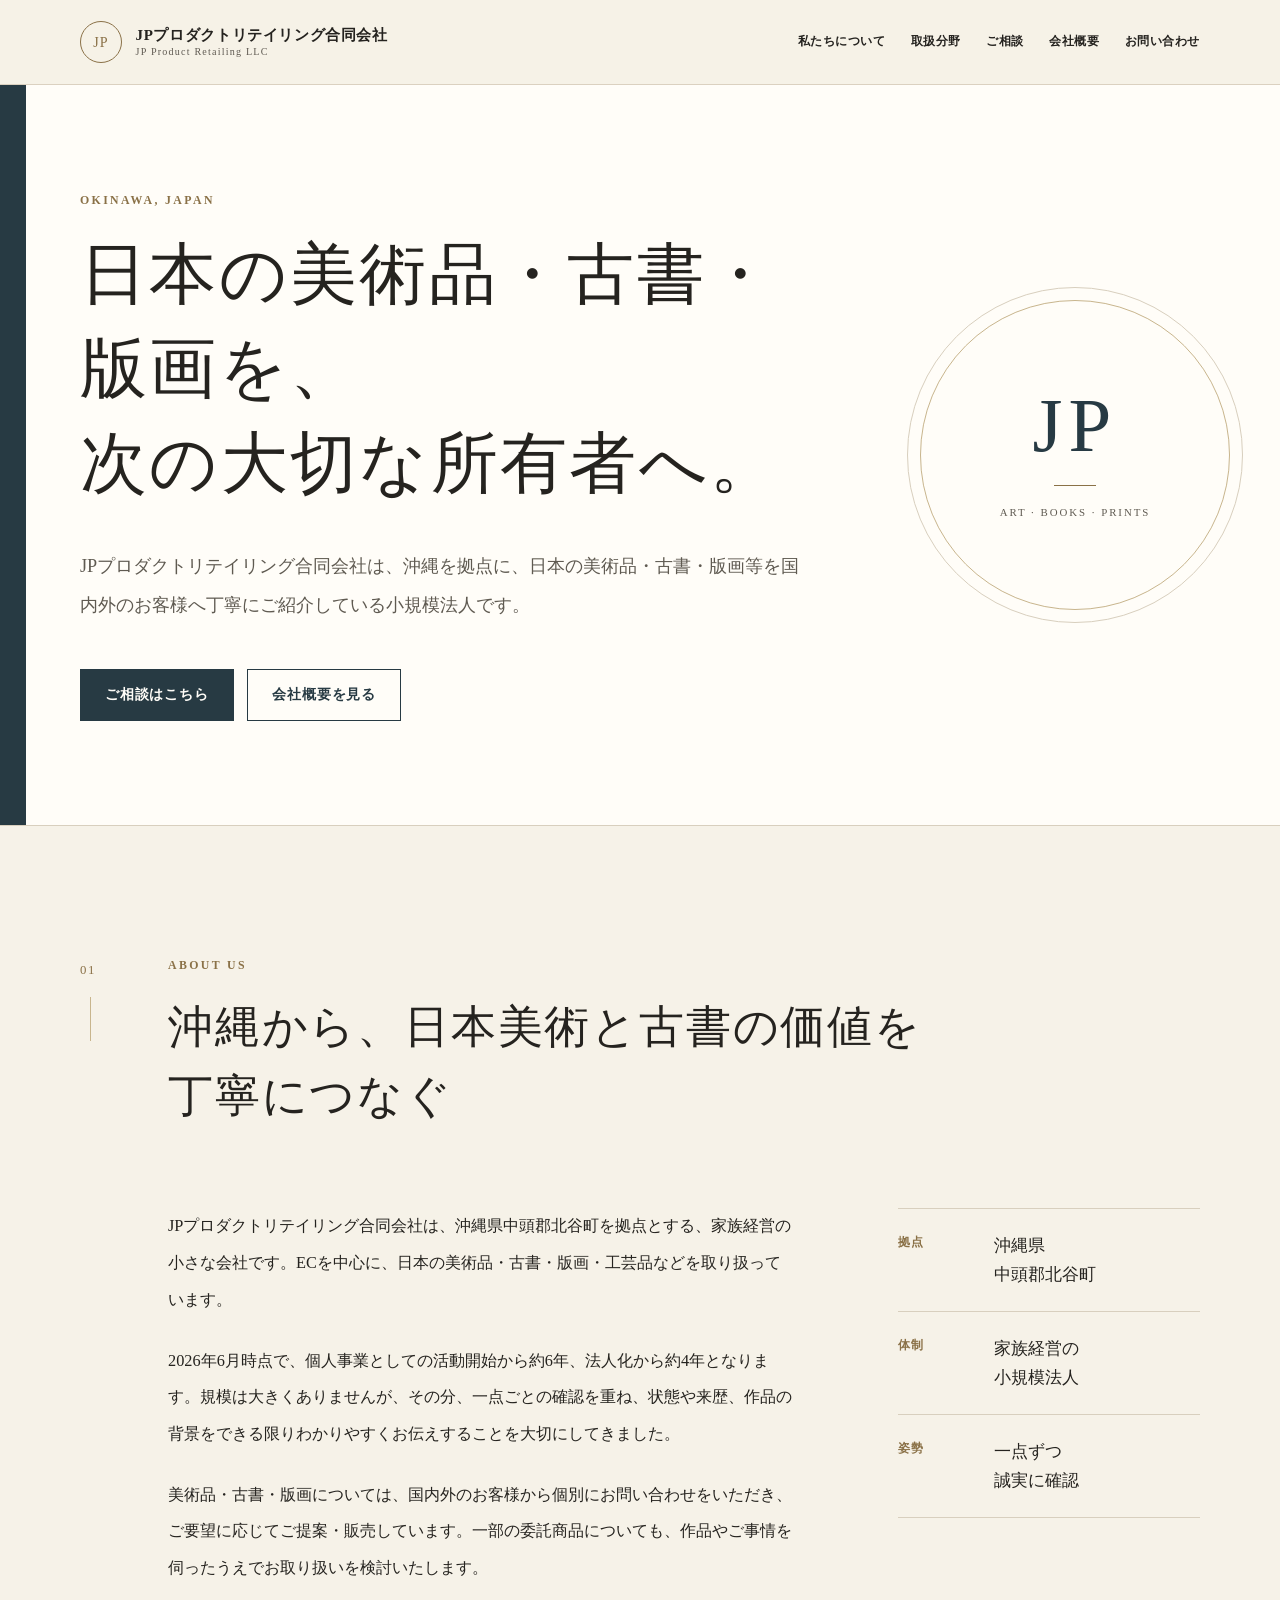
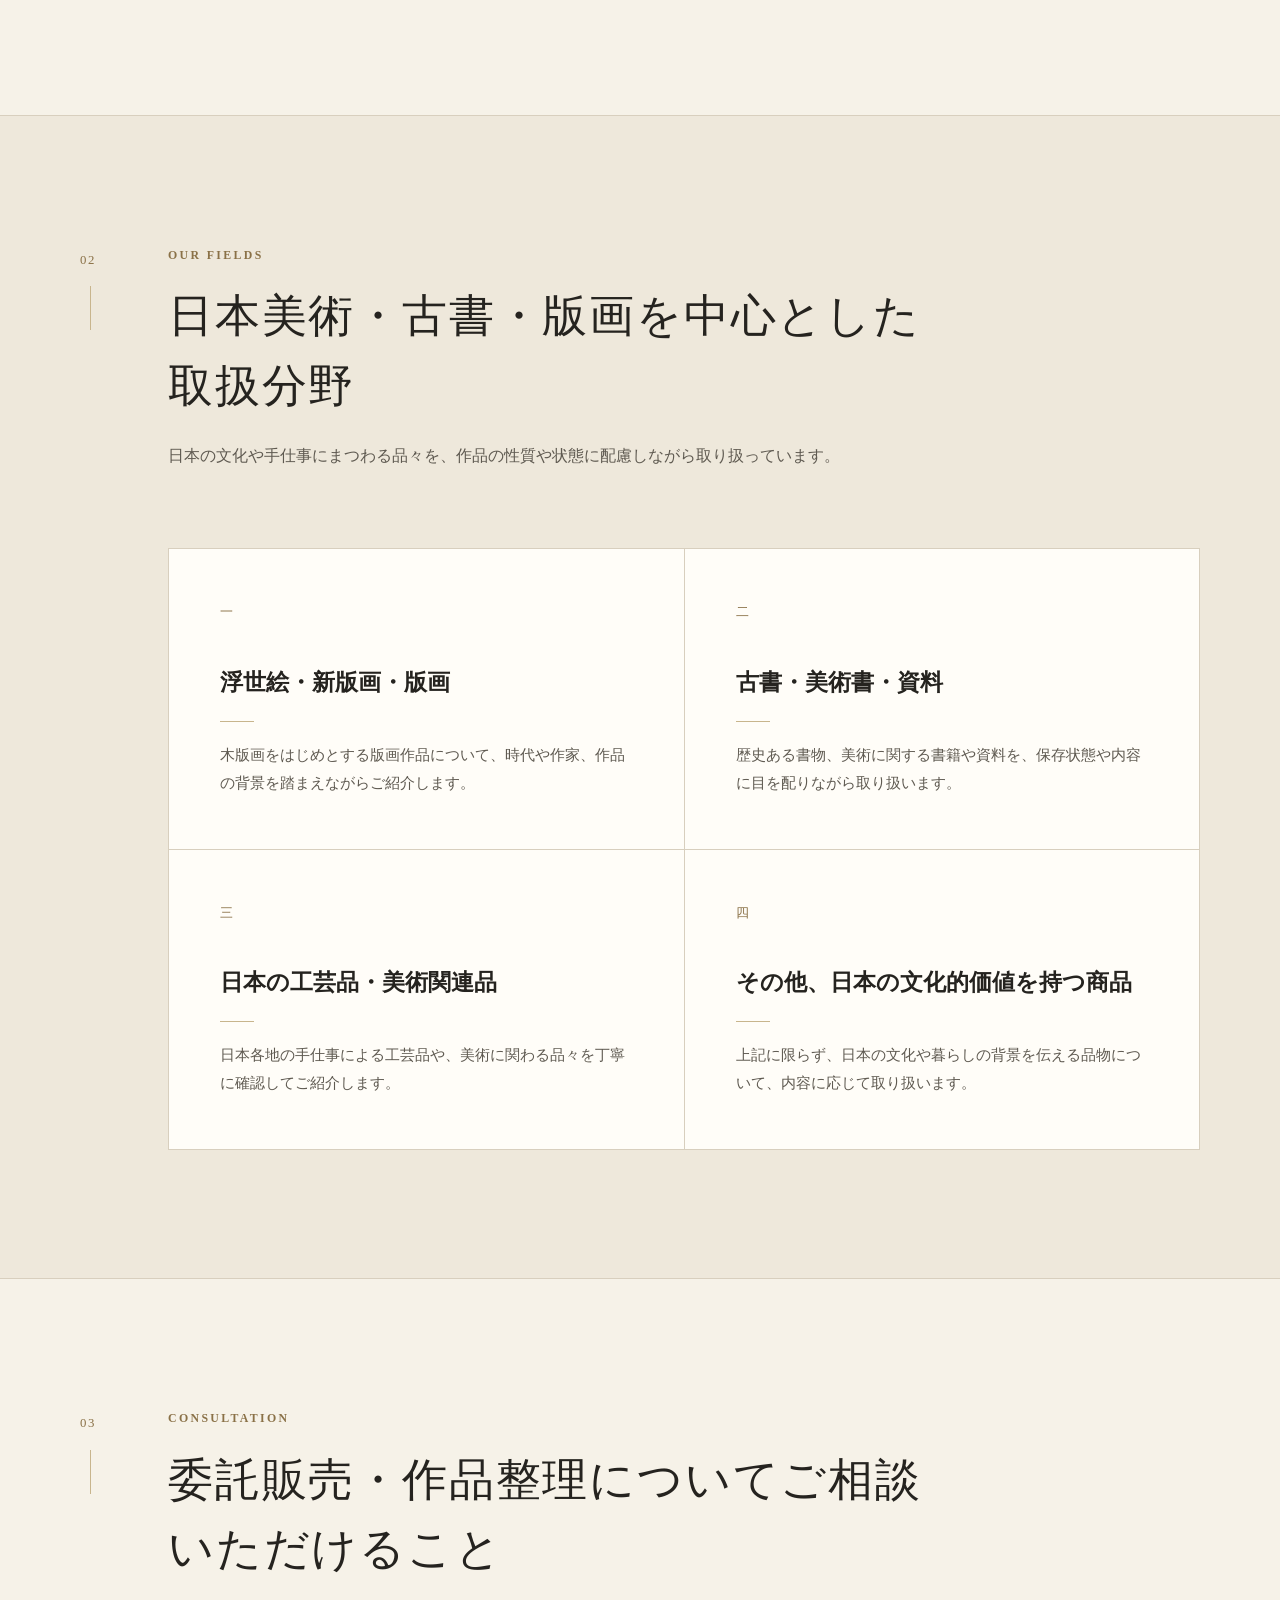
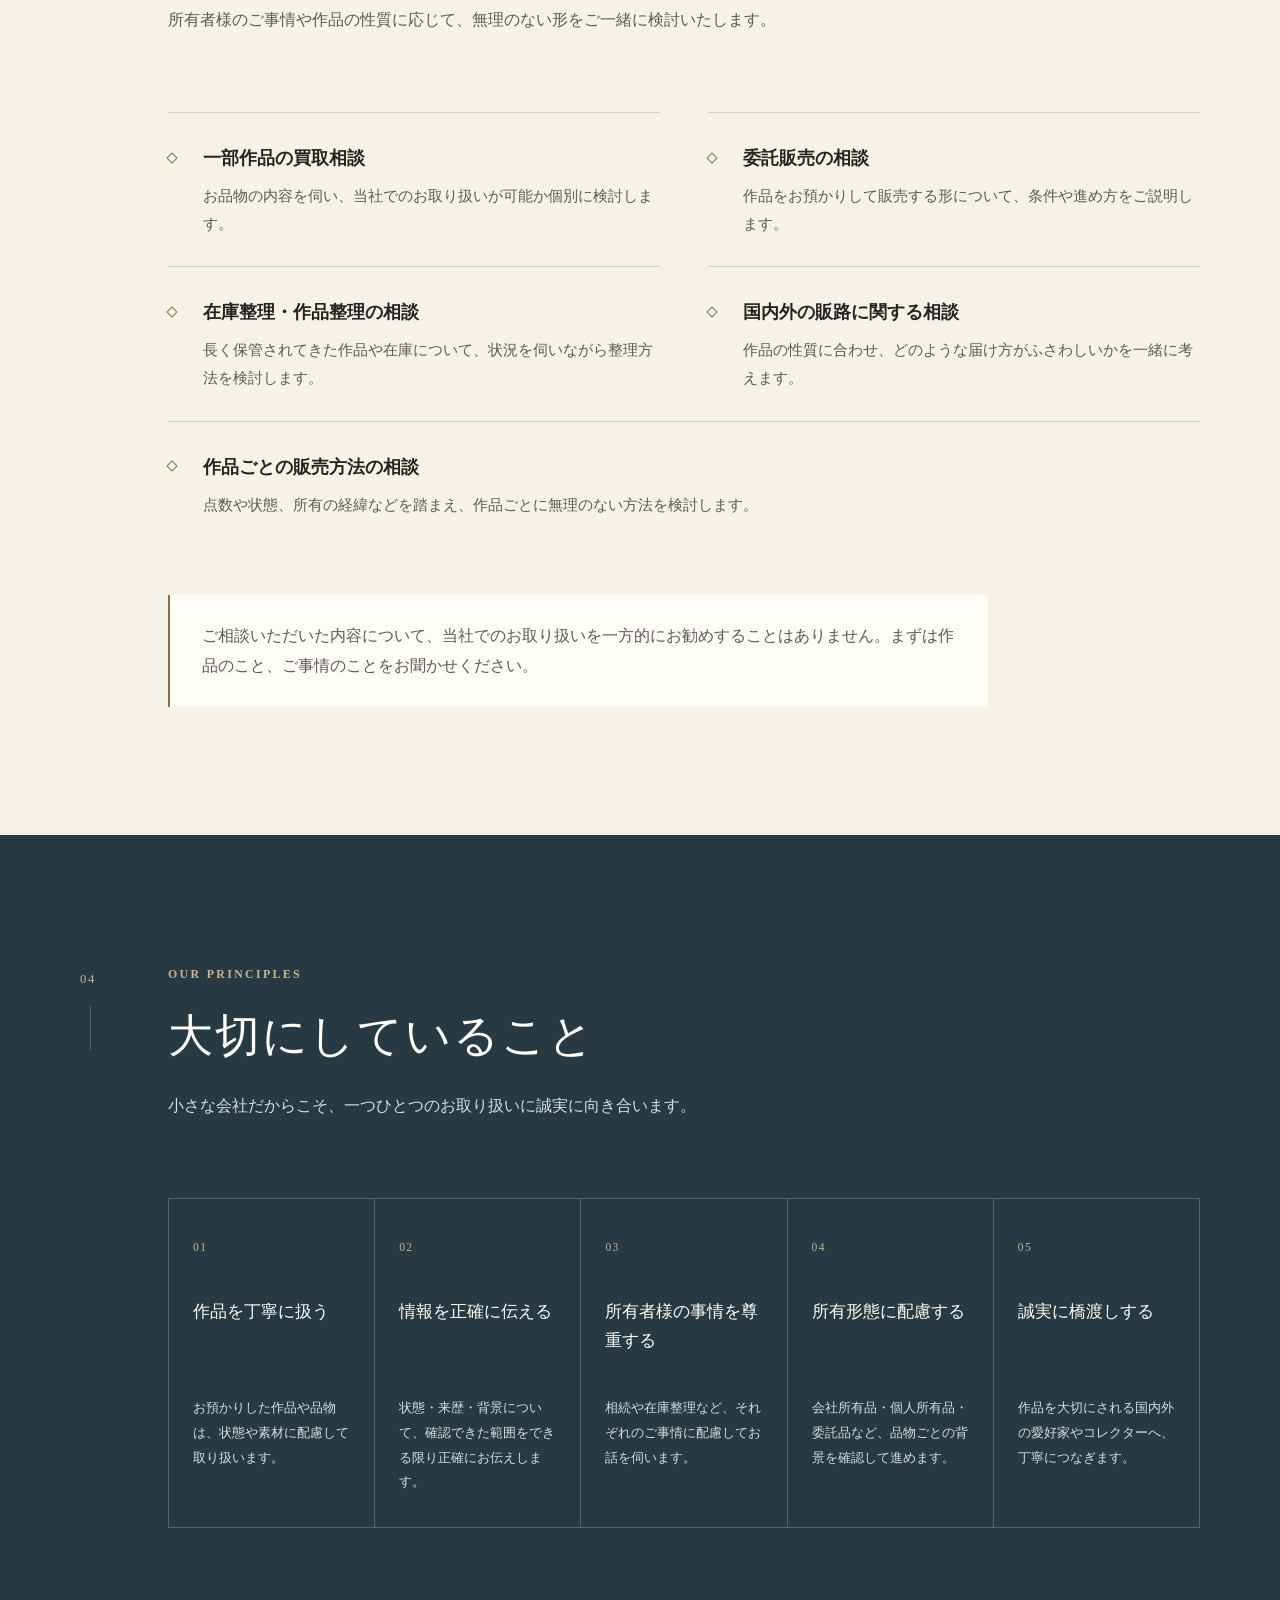
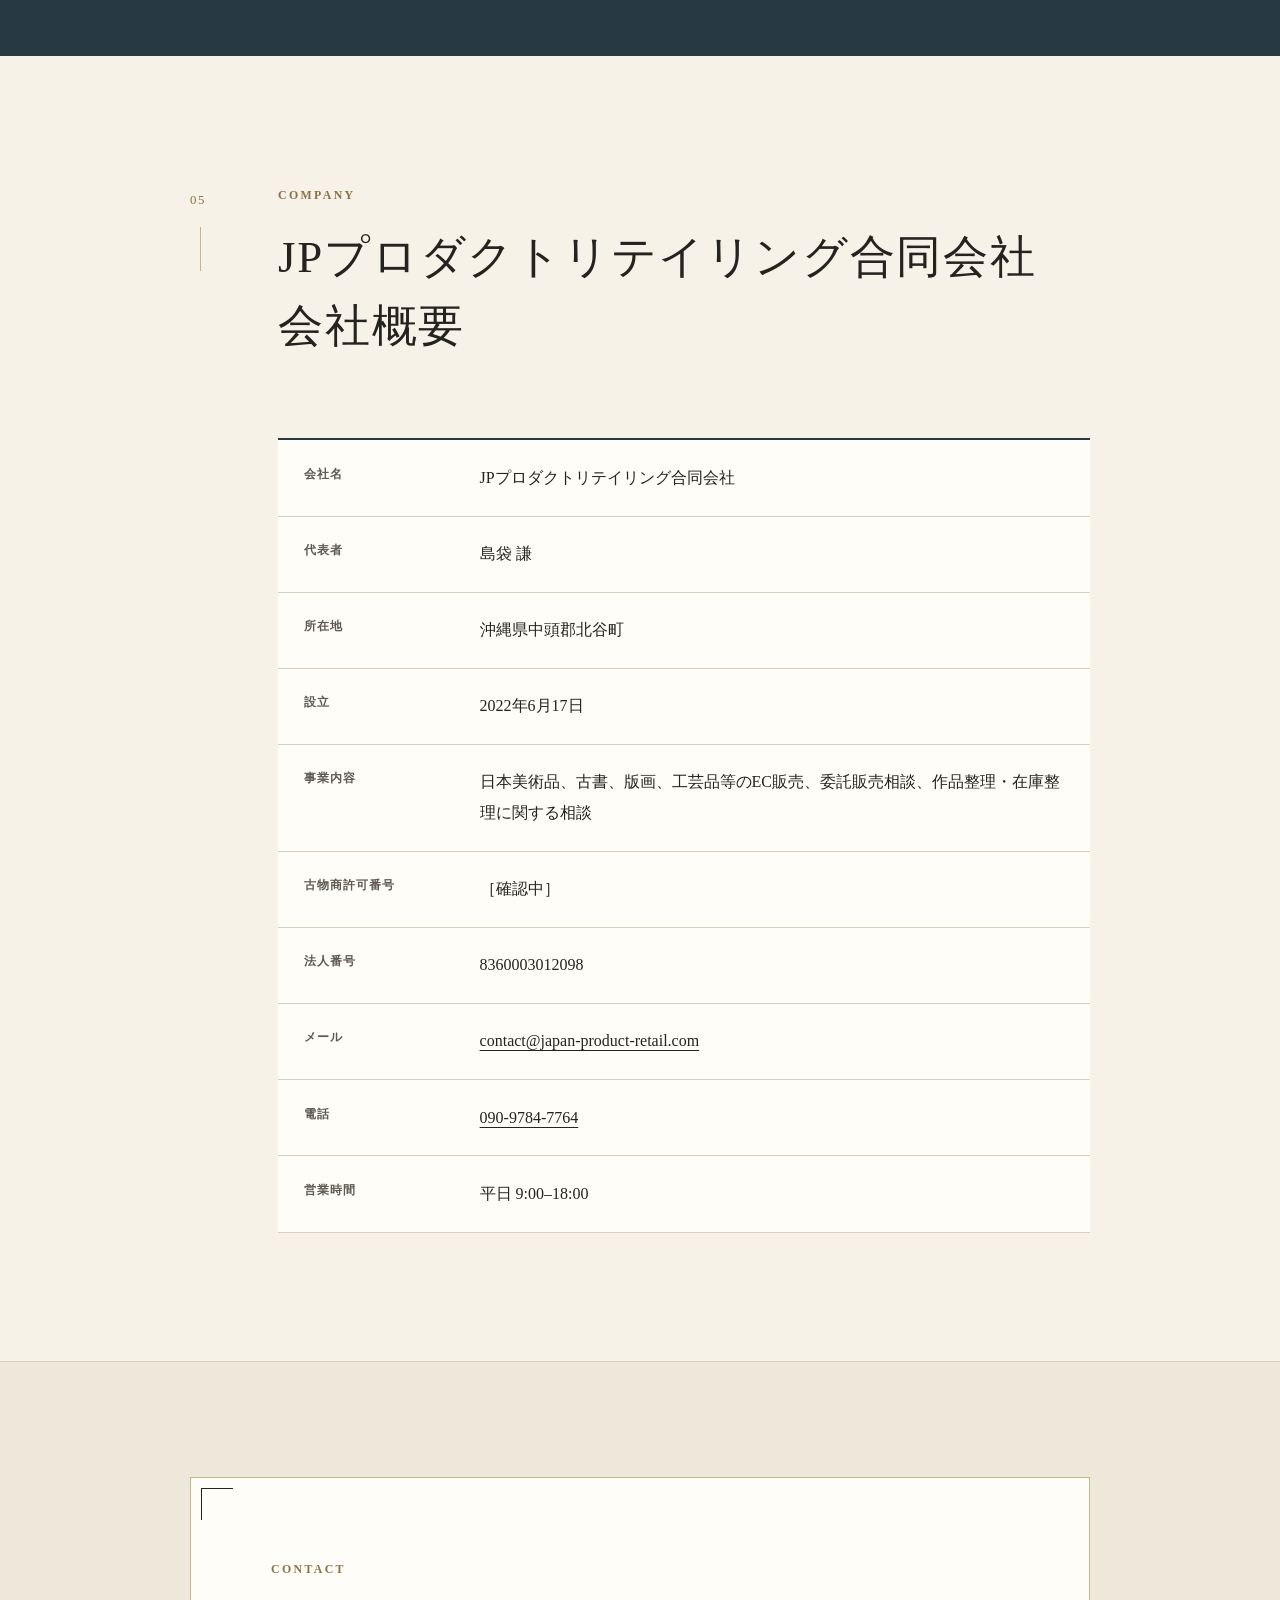
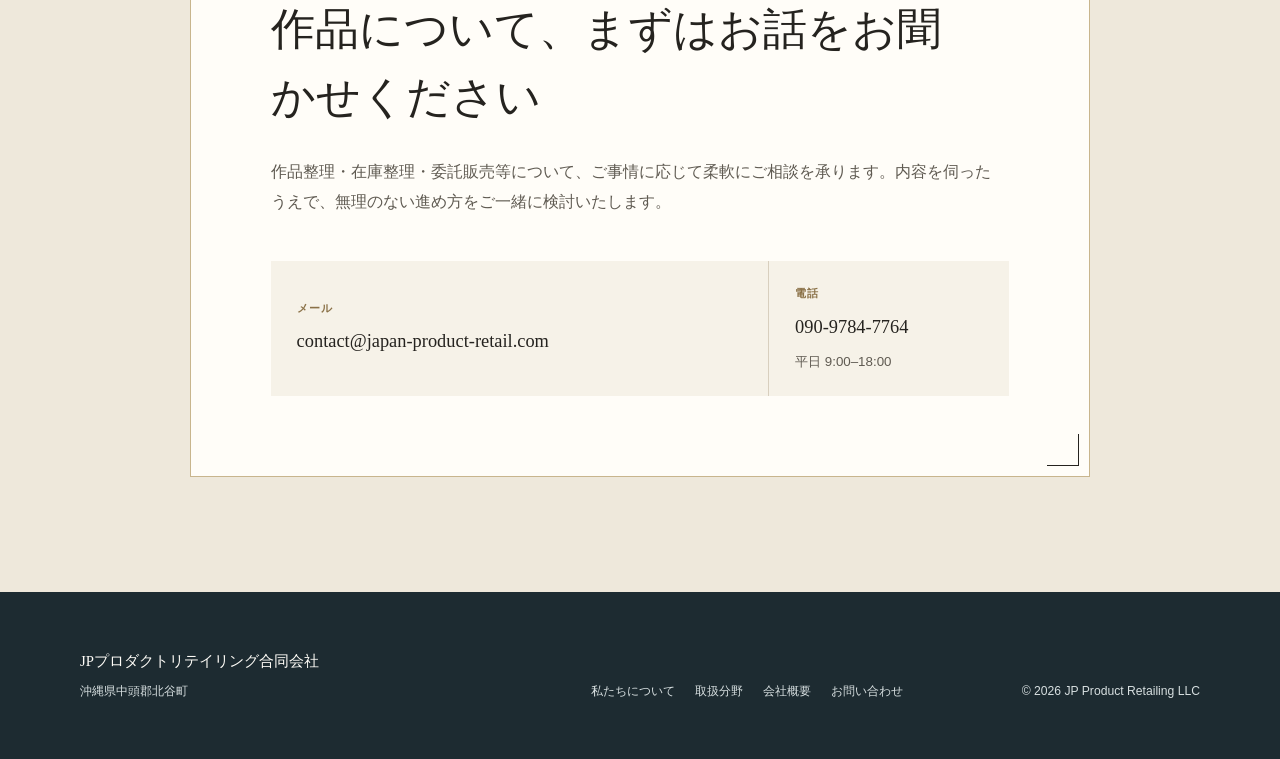
==== index.html @ f75c9dea "Create company profile website" ====
<!doctype html>
<html lang="ja">
<head>
  <meta charset="utf-8">
  <meta name="viewport" content="width=device-width, initial-scale=1">
  <meta name="theme-color" content="#f6f2e8">
  <meta name="format-detection" content="telephone=no">

  <title>JPプロダクトリテイリング合同会社｜日本美術・古書・版画の取扱</title>
  <meta name="description" content="JPプロダクトリテイリング合同会社は、沖縄を拠点に日本の美術品・古書・版画等を国内外のお客様へ丁寧にご紹介している小規模法人です。作品整理、委託販売、買取相談などにも柔軟に対応しています。">
  <link rel="canonical" href="https://japan-product-retail.github.io/jpr-company-profile/">

  <meta property="og:locale" content="ja_JP">
  <meta property="og:type" content="website">
  <meta property="og:site_name" content="JPプロダクトリテイリング合同会社">
  <meta property="og:title" content="JPプロダクトリテイリング合同会社｜日本美術・古書・版画の取扱">
  <meta property="og:description" content="沖縄を拠点に、日本の美術品・古書・版画等を国内外のお客様へ一点ずつ丁寧にご紹介しています。">
  <meta property="og:url" content="https://japan-product-retail.github.io/jpr-company-profile/">
  <meta name="twitter:card" content="summary">

  <link rel="stylesheet" href="styles.css">

  <script type="application/ld+json">
  {
    "@context": "https://schema.org",
    "@type": "Organization",
    "name": "JPプロダクトリテイリング合同会社",
    "legalName": "JPプロダクトリテイリング合同会社",
    "url": "https://japan-product-retail.github.io/jpr-company-profile/",
    "description": "沖縄を拠点に、日本の美術品・古書・版画・工芸品等を取り扱う小規模法人です。",
    "foundingDate": "2022-06-17",
    "email": "contact@japan-product-retail.com",
    "telephone": "+81-90-9784-7764",
    "address": {
      "@type": "PostalAddress",
      "addressLocality": "中頭郡北谷町",
      "addressRegion": "沖縄県",
      "addressCountry": "JP"
    },
    "contactPoint": {
      "@type": "ContactPoint",
      "contactType": "customer service",
      "email": "contact@japan-product-retail.com",
      "telephone": "+81-90-9784-7764",
      "availableLanguage": ["Japanese"]
    },
    "knowsAbout": [
      "日本美術",
      "古書",
      "浮世絵",
      "新版画",
      "版画",
      "工芸品"
    ]
  }
  </script>
</head>

<body>
  <a class="skip-link" href="#main-content">本文へ移動</a>

  <header class="site-header">
    <div class="header-inner">
      <a class="brand" href="#top" aria-label="JPプロダクトリテイリング合同会社 トップへ">
        <span class="brand-mark" aria-hidden="true">JP</span>
        <span class="brand-name">
          <span>JPプロダクトリテイリング合同会社</span>
          <small>JP Product Retailing LLC</small>
        </span>
      </a>

      <nav class="global-nav" aria-label="主要ナビゲーション">
        <ul>
          <li><a href="#about">私たちについて</a></li>
          <li><a href="#fields">取扱分野</a></li>
          <li><a href="#consultation">ご相談</a></li>
          <li><a href="#company">会社概要</a></li>
          <li><a href="#contact">お問い合わせ</a></li>
        </ul>
      </nav>
    </div>
  </header>

  <main id="main-content">
    <section class="hero" id="top" aria-labelledby="hero-title">
      <div class="hero-inner">
        <div class="hero-copy">
          <p class="eyebrow">Okinawa, Japan</p>
          <h1 id="hero-title">日本の美術品・古書・版画を、<br>次の大切な所有者へ。</h1>
          <p class="hero-lead">
            JPプロダクトリテイリング合同会社は、沖縄を拠点に、日本の美術品・古書・版画等を国内外のお客様へ丁寧にご紹介している小規模法人です。
          </p>
          <div class="hero-actions" role="group" aria-label="ページ内リンク">
            <a class="button button-primary" href="#contact">ご相談はこちら</a>
            <a class="button button-secondary" href="#company">会社概要を見る</a>
          </div>
        </div>

        <div class="hero-emblem" aria-hidden="true">
          <div class="emblem-ring">
            <span class="emblem-jp">JP</span>
            <span class="emblem-line"></span>
            <span class="emblem-text">Art · Books · Prints</span>
          </div>
        </div>
      </div>
    </section>

    <section class="section section-about" id="about" aria-labelledby="about-title">
      <div class="container">
        <div class="section-heading">
          <p class="section-number" aria-hidden="true">01</p>
          <div>
            <p class="eyebrow">About us</p>
            <h2 id="about-title">沖縄から、日本美術と古書の価値を丁寧につなぐ</h2>
          </div>
        </div>

        <div class="about-layout">
          <div class="prose">
            <p>
              JPプロダクトリテイリング合同会社は、沖縄県中頭郡北谷町を拠点とする、家族経営の小さな会社です。ECを中心に、日本の美術品・古書・版画・工芸品などを取り扱っています。
            </p>
            <p>
              2026年6月時点で、個人事業としての活動開始から約6年、法人化から約4年となります。規模は大きくありませんが、その分、一点ごとの確認を重ね、状態や来歴、作品の背景をできる限りわかりやすくお伝えすることを大切にしてきました。
            </p>
            <p>
              美術品・古書・版画については、国内外のお客様から個別にお問い合わせをいただき、ご要望に応じてご提案・販売しています。一部の委託商品についても、作品やご事情を伺ったうえでお取り扱いを検討いたします。
            </p>
          </div>

          <dl class="about-facts" aria-label="会社の特徴">
            <div>
              <dt>拠点</dt>
              <dd>沖縄県<br>中頭郡北谷町</dd>
            </div>
            <div>
              <dt>体制</dt>
              <dd>家族経営の<br>小規模法人</dd>
            </div>
            <div>
              <dt>姿勢</dt>
              <dd>一点ずつ<br>誠実に確認</dd>
            </div>
          </dl>
        </div>
      </div>
    </section>

    <section class="section section-tinted" id="fields" aria-labelledby="fields-title">
      <div class="container">
        <div class="section-heading">
          <p class="section-number" aria-hidden="true">02</p>
          <div>
            <p class="eyebrow">Our fields</p>
            <h2 id="fields-title">日本美術・古書・版画を中心とした取扱分野</h2>
            <p class="section-intro">
              日本の文化や手仕事にまつわる品々を、作品の性質や状態に配慮しながら取り扱っています。
            </p>
          </div>
        </div>

        <div class="field-grid">
          <article class="field-card">
            <p class="card-index" aria-hidden="true">一</p>
            <h3>浮世絵・新版画・版画</h3>
            <p>木版画をはじめとする版画作品について、時代や作家、作品の背景を踏まえながらご紹介します。</p>
          </article>
          <article class="field-card">
            <p class="card-index" aria-hidden="true">二</p>
            <h3>古書・美術書・資料</h3>
            <p>歴史ある書物、美術に関する書籍や資料を、保存状態や内容に目を配りながら取り扱います。</p>
          </article>
          <article class="field-card">
            <p class="card-index" aria-hidden="true">三</p>
            <h3>日本の工芸品・美術関連品</h3>
            <p>日本各地の手仕事による工芸品や、美術に関わる品々を丁寧に確認してご紹介します。</p>
          </article>
          <article class="field-card">
            <p class="card-index" aria-hidden="true">四</p>
            <h3>その他、日本の文化的価値を持つ商品</h3>
            <p>上記に限らず、日本の文化や暮らしの背景を伝える品物について、内容に応じて取り扱います。</p>
          </article>
        </div>
      </div>
    </section>

    <section class="section" id="consultation" aria-labelledby="consultation-title">
      <div class="container">
        <div class="section-heading">
          <p class="section-number" aria-hidden="true">03</p>
          <div>
            <p class="eyebrow">Consultation</p>
            <h2 id="consultation-title">委託販売・作品整理についてご相談いただけること</h2>
            <p class="section-intro">
              所有者様のご事情や作品の性質に応じて、無理のない形をご一緒に検討いたします。
            </p>
          </div>
        </div>

        <ul class="consultation-list">
          <li>
            <span class="consultation-mark" aria-hidden="true"></span>
            <div>
              <h3>一部作品の買取相談</h3>
              <p>お品物の内容を伺い、当社でのお取り扱いが可能か個別に検討します。</p>
            </div>
          </li>
          <li>
            <span class="consultation-mark" aria-hidden="true"></span>
            <div>
              <h3>委託販売の相談</h3>
              <p>作品をお預かりして販売する形について、条件や進め方をご説明します。</p>
            </div>
          </li>
          <li>
            <span class="consultation-mark" aria-hidden="true"></span>
            <div>
              <h3>在庫整理・作品整理の相談</h3>
              <p>長く保管されてきた作品や在庫について、状況を伺いながら整理方法を検討します。</p>
            </div>
          </li>
          <li>
            <span class="consultation-mark" aria-hidden="true"></span>
            <div>
              <h3>国内外の販路に関する相談</h3>
              <p>作品の性質に合わせ、どのような届け方がふさわしいかを一緒に考えます。</p>
            </div>
          </li>
          <li>
            <span class="consultation-mark" aria-hidden="true"></span>
            <div>
              <h3>作品ごとの販売方法の相談</h3>
              <p>点数や状態、所有の経緯などを踏まえ、作品ごとに無理のない方法を検討します。</p>
            </div>
          </li>
        </ul>

        <p class="quiet-note">
          ご相談いただいた内容について、当社でのお取り扱いを一方的にお勧めすることはありません。まずは作品のこと、ご事情のことをお聞かせください。
        </p>
      </div>
    </section>

    <section class="section section-dark" id="principles" aria-labelledby="principles-title">
      <div class="container">
        <div class="section-heading section-heading-light">
          <p class="section-number" aria-hidden="true">04</p>
          <div>
            <p class="eyebrow">Our principles</p>
            <h2 id="principles-title">大切にしていること</h2>
            <p class="section-intro">
              小さな会社だからこそ、一つひとつのお取り扱いに誠実に向き合います。
            </p>
          </div>
        </div>

        <div class="principle-grid">
          <article>
            <span aria-hidden="true">01</span>
            <h3>作品を丁寧に扱う</h3>
            <p>お預かりした作品や品物は、状態や素材に配慮して取り扱います。</p>
          </article>
          <article>
            <span aria-hidden="true">02</span>
            <h3>情報を正確に伝える</h3>
            <p>状態・来歴・背景について、確認できた範囲をできる限り正確にお伝えします。</p>
          </article>
          <article>
            <span aria-hidden="true">03</span>
            <h3>所有者様の事情を尊重する</h3>
            <p>相続や在庫整理など、それぞれのご事情に配慮してお話を伺います。</p>
          </article>
          <article>
            <span aria-hidden="true">04</span>
            <h3>所有形態に配慮する</h3>
            <p>会社所有品・個人所有品・委託品など、品物ごとの背景を確認して進めます。</p>
          </article>
          <article>
            <span aria-hidden="true">05</span>
            <h3>誠実に橋渡しする</h3>
            <p>作品を大切にされる国内外の愛好家やコレクターへ、丁寧につなぎます。</p>
          </article>
        </div>
      </div>
    </section>

    <section class="section" id="company" aria-labelledby="company-title">
      <div class="container container-narrow">
        <div class="section-heading">
          <p class="section-number" aria-hidden="true">05</p>
          <div>
            <p class="eyebrow">Company</p>
            <h2 id="company-title">JPプロダクトリテイリング合同会社 会社概要</h2>
          </div>
        </div>

        <div class="company-table-wrap">
          <table class="company-table">
            <caption class="sr-only">JPプロダクトリテイリング合同会社の基本情報</caption>
            <tbody>
              <tr>
                <th scope="row">会社名</th>
                <td>JPプロダクトリテイリング合同会社</td>
              </tr>
              <tr>
                <th scope="row">代表者</th>
                <td>島袋 謙</td>
              </tr>
              <tr>
                <th scope="row">所在地</th>
                <td>沖縄県中頭郡北谷町</td>
              </tr>
              <tr>
                <th scope="row">設立</th>
                <td>2022年6月17日</td>
              </tr>
              <tr>
                <th scope="row">事業内容</th>
                <td>日本美術品、古書、版画、工芸品等のEC販売、委託販売相談、作品整理・在庫整理に関する相談</td>
              </tr>
              <tr>
                <th scope="row">古物商許可番号</th>
                <td>［確認中］</td>
              </tr>
              <tr>
                <th scope="row">法人番号</th>
                <td>8360003012098</td>
              </tr>
              <tr>
                <th scope="row">メール</th>
                <td><a href="mailto:contact@japan-product-retail.com">contact@japan-product-retail.com</a></td>
              </tr>
              <tr>
                <th scope="row">電話</th>
                <td><a href="tel:09097847764">090-9784-7764</a></td>
              </tr>
              <tr>
                <th scope="row">営業時間</th>
                <td>平日 9:00–18:00</td>
              </tr>
            </tbody>
          </table>
        </div>
      </div>
    </section>

    <section class="contact-section" id="contact" aria-labelledby="contact-title">
      <div class="container container-narrow">
        <div class="contact-panel">
          <p class="eyebrow">Contact</p>
          <h2 id="contact-title">作品について、まずはお話をお聞かせください</h2>
          <p>
            作品整理・在庫整理・委託販売等について、ご事情に応じて柔軟にご相談を承ります。内容を伺ったうえで、無理のない進め方をご一緒に検討いたします。
          </p>

          <div class="contact-links">
            <a href="mailto:contact@japan-product-retail.com">
              <span class="contact-label">メール</span>
              <strong>contact@japan-product-retail.com</strong>
            </a>
            <a href="tel:09097847764">
              <span class="contact-label">電話</span>
              <strong>090-9784-7764</strong>
              <small>平日 9:00–18:00</small>
            </a>
          </div>
        </div>
      </div>
    </section>
  </main>

  <footer class="site-footer">
    <div class="footer-inner">
      <div>
        <p class="footer-company">JPプロダクトリテイリング合同会社</p>
        <p>沖縄県中頭郡北谷町</p>
      </div>
      <nav aria-label="フッターナビゲーション">
        <a href="#about">私たちについて</a>
        <a href="#fields">取扱分野</a>
        <a href="#company">会社概要</a>
        <a href="#contact">お問い合わせ</a>
      </nav>
      <p class="copyright">&copy; 2026 JP Product Retailing LLC</p>
    </div>
  </footer>
</body>
</html>
---- styles.css ----
:root {
  --paper: #f6f2e8;
  --paper-deep: #eee8db;
  --white: #fffdf8;
  --ink: #25231f;
  --ink-soft: #5f5a51;
  --navy: #273a43;
  --navy-light: #38505a;
  --gold: #8a7147;
  --gold-light: #c8b58d;
  --line: #d8cfbe;
  --line-dark: #53646a;
  --content-width: 1120px;
  --narrow-width: 900px;
  --serif: "Yu Mincho", "Hiragino Mincho ProN", "Hiragino Mincho Pro", "Noto Serif JP", serif;
  --sans: -apple-system, BlinkMacSystemFont, "Hiragino Kaku Gothic ProN", "Yu Gothic", "Meiryo", sans-serif;
}

*,
*::before,
*::after {
  box-sizing: border-box;
}

html {
  scroll-behavior: smooth;
}

body {
  margin: 0;
  color: var(--ink);
  background: var(--paper);
  font-family: var(--sans);
  font-size: 16px;
  line-height: 1.9;
  -webkit-font-smoothing: antialiased;
}

img,
svg {
  display: block;
  max-width: 100%;
}

a {
  color: inherit;
  text-decoration-thickness: 1px;
  text-underline-offset: 0.25em;
}

a:hover {
  color: var(--gold);
}

:focus-visible {
  outline: 3px solid #b46d21;
  outline-offset: 4px;
}

.skip-link {
  position: fixed;
  inset-block-start: 0.75rem;
  inset-inline-start: 0.75rem;
  z-index: 1000;
  padding: 0.65rem 1rem;
  color: var(--white);
  background: var(--ink);
  transform: translateY(-160%);
}

.skip-link:focus {
  transform: translateY(0);
}

.sr-only {
  position: absolute;
  width: 1px;
  height: 1px;
  padding: 0;
  margin: -1px;
  overflow: hidden;
  clip: rect(0, 0, 0, 0);
  white-space: nowrap;
  border: 0;
}

.container {
  width: min(calc(100% - 3rem), var(--content-width));
  margin-inline: auto;
}

.container-narrow {
  max-width: var(--narrow-width);
}

.site-header {
  position: sticky;
  inset-block-start: 0;
  z-index: 100;
  border-bottom: 1px solid rgba(138, 113, 71, 0.25);
  background: rgba(246, 242, 232, 0.96);
}

.header-inner {
  display: flex;
  align-items: center;
  justify-content: space-between;
  gap: 2rem;
  width: min(calc(100% - 3rem), var(--content-width));
  min-height: 84px;
  margin-inline: auto;
}

.brand {
  display: inline-flex;
  align-items: center;
  gap: 0.85rem;
  color: var(--ink);
  text-decoration: none;
}

.brand:hover {
  color: var(--ink);
}

.brand-mark {
  display: grid;
  place-items: center;
  width: 42px;
  height: 42px;
  flex: 0 0 42px;
  border: 1px solid var(--gold);
  border-radius: 50%;
  color: var(--gold);
  font-family: Georgia, "Times New Roman", serif;
  font-size: 0.88rem;
  letter-spacing: 0.08em;
}

.brand-name {
  display: grid;
  line-height: 1.35;
}

.brand-name > span {
  font-family: var(--serif);
  font-size: 0.94rem;
  font-weight: 600;
  letter-spacing: 0.04em;
}

.brand-name small {
  color: var(--ink-soft);
  font-family: Georgia, "Times New Roman", serif;
  font-size: 0.63rem;
  letter-spacing: 0.12em;
}

.global-nav ul {
  display: flex;
  align-items: center;
  gap: clamp(0.9rem, 2vw, 1.8rem);
  padding: 0;
  margin: 0;
  list-style: none;
}

.global-nav a {
  position: relative;
  display: inline-block;
  padding-block: 0.45rem;
  font-size: 0.78rem;
  font-weight: 600;
  letter-spacing: 0.04em;
  text-decoration: none;
}

.global-nav a::after {
  position: absolute;
  inset-inline: 0;
  inset-block-end: 0;
  height: 1px;
  background: var(--gold);
  content: "";
  transform: scaleX(0);
  transform-origin: right;
  transition: transform 180ms ease;
}

.global-nav a:hover::after,
.global-nav a:focus-visible::after {
  transform: scaleX(1);
  transform-origin: left;
}

.hero {
  position: relative;
  overflow: hidden;
  border-bottom: 1px solid var(--line);
  background: var(--white);
}

.hero::before {
  position: absolute;
  inset-block: 0;
  inset-inline-start: 0;
  width: clamp(12px, 2vw, 28px);
  background: var(--navy);
  content: "";
}

.hero-inner {
  display: grid;
  grid-template-columns: minmax(0, 1.45fr) minmax(280px, 0.55fr);
  align-items: center;
  gap: clamp(3rem, 8vw, 8rem);
  width: min(calc(100% - 3rem), var(--content-width));
  min-height: 680px;
  padding-block: 6.5rem;
  margin-inline: auto;
}

.eyebrow {
  margin: 0 0 1rem;
  color: var(--gold);
  font-family: Georgia, "Times New Roman", serif;
  font-size: 0.74rem;
  font-weight: 600;
  letter-spacing: 0.2em;
  text-transform: uppercase;
}

.hero h1 {
  max-width: 820px;
  margin: 0;
  font-family: var(--serif);
  font-size: clamp(2.45rem, 5.2vw, 4.75rem);
  font-weight: 500;
  line-height: 1.42;
  letter-spacing: 0.035em;
}

.hero-lead {
  max-width: 720px;
  margin: 2.25rem 0 0;
  color: var(--ink-soft);
  font-family: var(--serif);
  font-size: clamp(1rem, 1.5vw, 1.14rem);
  line-height: 2.15;
}

.hero-actions {
  display: flex;
  flex-wrap: wrap;
  gap: 0.85rem;
  margin-top: 2.75rem;
}

.button {
  display: inline-flex;
  min-height: 50px;
  align-items: center;
  justify-content: center;
  padding: 0.75rem 1.5rem;
  border: 1px solid var(--navy);
  font-size: 0.85rem;
  font-weight: 600;
  letter-spacing: 0.06em;
  text-decoration: none;
  transition:
    color 180ms ease,
    background-color 180ms ease,
    border-color 180ms ease;
}

.button-primary {
  color: var(--white);
  background: var(--navy);
}

.button-primary:hover {
  color: var(--white);
  border-color: var(--navy-light);
  background: var(--navy-light);
}

.button-secondary {
  color: var(--navy);
  background: transparent;
}

.button-secondary:hover {
  color: var(--white);
  background: var(--navy);
}

.hero-emblem {
  display: grid;
  place-items: center;
}

.emblem-ring {
  display: grid;
  width: clamp(230px, 26vw, 310px);
  aspect-ratio: 1;
  place-items: center;
  align-content: center;
  border: 1px solid var(--gold-light);
  border-radius: 50%;
  outline: 1px solid var(--line);
  outline-offset: 12px;
  color: var(--navy);
}

.emblem-jp {
  font-family: Georgia, "Times New Roman", serif;
  font-size: clamp(3.2rem, 6vw, 5.1rem);
  line-height: 1;
  letter-spacing: 0.08em;
}

.emblem-line {
  width: 42px;
  height: 1px;
  margin-block: 1.25rem 1rem;
  background: var(--gold);
}

.emblem-text {
  color: var(--ink-soft);
  font-family: Georgia, "Times New Roman", serif;
  font-size: 0.68rem;
  letter-spacing: 0.18em;
  text-transform: uppercase;
}

.section {
  padding-block: clamp(5.5rem, 10vw, 9rem);
  scroll-margin-top: 84px;
}

.section-tinted {
  border-block: 1px solid var(--line);
  background: var(--paper-deep);
}

.section-heading {
  display: grid;
  grid-template-columns: 64px minmax(0, 1fr);
  gap: 1.5rem;
  margin-bottom: clamp(3rem, 6vw, 5rem);
}

.section-number {
  padding-top: 0.25rem;
  margin: 0;
  color: var(--gold);
  font-family: Georgia, "Times New Roman", serif;
  font-size: 0.8rem;
  letter-spacing: 0.12em;
}

.section-number::after {
  display: block;
  width: 1px;
  height: 44px;
  margin: 0.9rem auto 0 0.65rem;
  background: var(--gold-light);
  content: "";
}

.section-heading h2 {
  max-width: 780px;
  margin: 0;
  font-family: var(--serif);
  font-size: clamp(1.9rem, 3.5vw, 3rem);
  font-weight: 500;
  line-height: 1.55;
  letter-spacing: 0.04em;
}

.section-intro {
  max-width: 720px;
  margin: 1.25rem 0 0;
  color: var(--ink-soft);
}

.about-layout {
  display: grid;
  grid-template-columns: minmax(0, 1.35fr) minmax(300px, 0.65fr);
  gap: clamp(3rem, 8vw, 7rem);
  padding-inline-start: 88px;
}

.prose p {
  margin: 0;
  font-family: var(--serif);
  font-size: 1.02rem;
  line-height: 2.25;
}

.prose p + p {
  margin-top: 1.5rem;
}

.about-facts {
  margin: 0;
  border-top: 1px solid var(--line);
}

.about-facts > div {
  display: grid;
  grid-template-columns: 5rem 1fr;
  gap: 1rem;
  padding-block: 1.35rem;
  border-bottom: 1px solid var(--line);
}

.about-facts dt {
  color: var(--gold);
  font-size: 0.76rem;
  font-weight: 700;
  letter-spacing: 0.12em;
}

.about-facts dd {
  margin: 0;
  font-family: var(--serif);
  font-size: 1.05rem;
  line-height: 1.75;
}

.field-grid {
  display: grid;
  grid-template-columns: repeat(2, minmax(0, 1fr));
  gap: 1px;
  margin-inline-start: 88px;
  border: 1px solid var(--line);
  background: var(--line);
}

.field-card {
  min-height: 280px;
  padding: clamp(2rem, 4vw, 3.25rem);
  background: var(--white);
}

.card-index {
  margin: 0 0 2.5rem;
  color: var(--gold);
  font-family: var(--serif);
  font-size: 0.8rem;
}

.field-card h3 {
  margin: 0;
  font-family: var(--serif);
  font-size: clamp(1.2rem, 2vw, 1.45rem);
  font-weight: 600;
  line-height: 1.55;
}

.field-card h3::after {
  display: block;
  width: 34px;
  height: 1px;
  margin-block: 1.25rem;
  background: var(--gold-light);
  content: "";
}

.field-card p:last-child {
  margin: 0;
  color: var(--ink-soft);
  font-size: 0.92rem;
}

.consultation-list {
  display: grid;
  grid-template-columns: repeat(2, minmax(0, 1fr));
  gap: 0 3rem;
  padding: 0;
  margin: 0 0 0 88px;
  list-style: none;
}

.consultation-list li {
  display: grid;
  grid-template-columns: 16px minmax(0, 1fr);
  gap: 1.2rem;
  padding-block: 1.75rem;
  border-top: 1px solid var(--line);
}

.consultation-list li:last-child {
  grid-column: 1 / -1;
}

.consultation-mark {
  width: 8px;
  height: 8px;
  margin-top: 0.8rem;
  border: 1px solid var(--gold);
  transform: rotate(45deg);
}

.consultation-list h3 {
  margin: 0 0 0.5rem;
  font-family: var(--serif);
  font-size: 1.12rem;
  font-weight: 600;
}

.consultation-list p {
  margin: 0;
  color: var(--ink-soft);
  font-size: 0.91rem;
}

.quiet-note {
  max-width: 820px;
  padding: 1.6rem 2rem;
  margin: 3rem 0 0 88px;
  border-inline-start: 2px solid var(--gold);
  color: var(--ink-soft);
  background: var(--white);
  font-family: var(--serif);
}

.section-dark {
  color: var(--white);
  background: var(--navy);
}

.section-heading-light .eyebrow,
.section-heading-light .section-number {
  color: var(--gold-light);
}

.section-heading-light .section-number::after {
  background: var(--line-dark);
}

.section-heading-light .section-intro {
  color: #d7dfe0;
}

.principle-grid {
  display: grid;
  grid-template-columns: repeat(5, minmax(0, 1fr));
  margin-inline-start: 88px;
  border-top: 1px solid var(--line-dark);
  border-inline-start: 1px solid var(--line-dark);
}

.principle-grid article {
  min-height: 300px;
  padding: 2rem 1.5rem;
  border-inline-end: 1px solid var(--line-dark);
  border-bottom: 1px solid var(--line-dark);
}

.principle-grid span {
  color: var(--gold-light);
  font-family: Georgia, "Times New Roman", serif;
  font-size: 0.72rem;
  letter-spacing: 0.12em;
}

.principle-grid h3 {
  min-height: 4.6em;
  margin: 2.25rem 0 1.25rem;
  font-family: var(--serif);
  font-size: 1.06rem;
  font-weight: 500;
  line-height: 1.7;
}

.principle-grid p {
  margin: 0;
  color: #d7dfe0;
  font-size: 0.84rem;
  line-height: 1.85;
}

.company-table-wrap {
  margin-inline-start: 88px;
  border-top: 2px solid var(--navy);
}

.company-table {
  width: 100%;
  border-collapse: collapse;
  background: var(--white);
}

.company-table th,
.company-table td {
  padding: 1.4rem 1.6rem;
  border-bottom: 1px solid var(--line);
  text-align: start;
  vertical-align: top;
}

.company-table th {
  width: 11rem;
  color: var(--ink-soft);
  font-size: 0.78rem;
  font-weight: 700;
  letter-spacing: 0.08em;
}

.company-table td {
  font-family: var(--serif);
}

.company-table a {
  overflow-wrap: anywhere;
}

.contact-section {
  padding-block: clamp(5rem, 9vw, 8rem);
  border-top: 1px solid var(--line);
  background: var(--paper-deep);
  scroll-margin-top: 84px;
}

.contact-panel {
  position: relative;
  padding: clamp(2.5rem, 7vw, 5rem);
  border: 1px solid var(--gold-light);
  background: var(--white);
}

.contact-panel::before,
.contact-panel::after {
  position: absolute;
  width: 32px;
  height: 32px;
  border-color: var(--gold);
  content: "";
}

.contact-panel::before {
  inset-block-start: 10px;
  inset-inline-start: 10px;
  border-block-start: 1px solid;
  border-inline-start: 1px solid;
}

.contact-panel::after {
  inset-block-end: 10px;
  inset-inline-end: 10px;
  border-inline-end: 1px solid;
  border-block-end: 1px solid;
}

.contact-panel h2 {
  max-width: 680px;
  margin: 0;
  font-family: var(--serif);
  font-size: clamp(1.8rem, 3.5vw, 2.75rem);
  font-weight: 500;
  line-height: 1.55;
}

.contact-panel > p:not(.eyebrow) {
  max-width: 720px;
  margin: 1.5rem 0 0;
  color: var(--ink-soft);
  font-family: var(--serif);
}

.contact-links {
  display: grid;
  grid-template-columns: minmax(0, 1.35fr) minmax(0, 0.65fr);
  gap: 1px;
  margin-top: 2.75rem;
  background: var(--line);
}

.contact-links a {
  display: grid;
  align-content: center;
  min-height: 120px;
  padding: 1.35rem 1.6rem;
  background: var(--paper);
  text-decoration: none;
}

.contact-links a:hover {
  color: var(--ink);
  background: var(--paper-deep);
}

.contact-label {
  margin-bottom: 0.35rem;
  color: var(--gold);
  font-size: 0.7rem;
  font-weight: 700;
  letter-spacing: 0.12em;
}

.contact-links strong {
  font-family: Georgia, var(--serif);
  font-size: clamp(0.95rem, 2vw, 1.15rem);
  font-weight: 500;
  overflow-wrap: anywhere;
}

.contact-links small {
  margin-top: 0.25rem;
  color: var(--ink-soft);
}

.site-footer {
  color: #d7dfe0;
  background: #1d2b31;
}

.footer-inner {
  display: grid;
  grid-template-columns: 1.2fr 1fr auto;
  align-items: end;
  gap: 2rem;
  width: min(calc(100% - 3rem), var(--content-width));
  padding-block: 3.5rem;
  margin-inline: auto;
}

.footer-inner p {
  margin: 0;
  font-size: 0.76rem;
}

.footer-company {
  margin-bottom: 0.25rem !important;
  color: var(--white);
  font-family: var(--serif);
  font-size: 0.92rem !important;
}

.site-footer nav {
  display: flex;
  flex-wrap: wrap;
  gap: 0.5rem 1.25rem;
}

.site-footer nav a {
  font-size: 0.74rem;
  text-decoration: none;
}

.site-footer nav a:hover {
  color: var(--gold-light);
}

.copyright {
  white-space: nowrap;
}

@media (max-width: 980px) {
  .header-inner {
    display: block;
    padding-block: 0.85rem;
  }

  .global-nav {
    margin-top: 0.65rem;
    overflow-x: auto;
  }

  .global-nav ul {
    width: max-content;
    min-width: 100%;
    justify-content: space-between;
  }

  .hero-inner {
    grid-template-columns: 1fr;
    min-height: auto;
    padding-block: 5rem;
  }

  .hero-emblem {
    display: none;
  }

  .about-layout {
    grid-template-columns: 1fr;
    padding-inline-start: 0;
  }

  .field-grid,
  .consultation-list,
  .quiet-note,
  .principle-grid,
  .company-table-wrap {
    margin-inline-start: 0;
  }

  .principle-grid {
    grid-template-columns: repeat(2, minmax(0, 1fr));
  }

  .principle-grid article {
    min-height: 230px;
  }

  .principle-grid h3 {
    min-height: auto;
  }
}

@media (max-width: 720px) {
  body {
    line-height: 1.8;
  }

  .container,
  .header-inner,
  .hero-inner,
  .footer-inner {
    width: min(calc(100% - 2rem), var(--content-width));
  }

  .brand-name > span {
    font-size: 0.82rem;
  }

  .brand-name small {
    display: none;
  }

  .global-nav ul {
    width: auto;
    min-width: 0;
    flex-wrap: wrap;
    gap: 0.15rem 1.3rem;
    justify-content: flex-start;
  }

  .hero::before {
    width: 7px;
  }

  .hero-inner {
    padding-block: 4.25rem;
  }

  .hero h1 br {
    display: none;
  }

  .hero-actions {
    display: grid;
    grid-template-columns: 1fr;
  }

  .section-heading {
    grid-template-columns: 36px minmax(0, 1fr);
    gap: 0.8rem;
  }

  .section-number::after {
    height: 32px;
  }

  .field-grid,
  .consultation-list {
    grid-template-columns: 1fr;
  }

  .consultation-list li:last-child {
    grid-column: auto;
  }

  .quiet-note {
    padding: 1.25rem 1.4rem;
  }

  .principle-grid {
    grid-template-columns: 1fr;
  }

  .company-table th,
  .company-table td {
    display: block;
    width: 100%;
  }

  .company-table th {
    padding: 1.1rem 1.25rem 0.3rem;
    border-bottom: 0;
  }

  .company-table td {
    padding: 0 1.25rem 1.1rem;
  }

  .contact-links,
  .footer-inner {
    grid-template-columns: 1fr;
  }

  .footer-inner {
    align-items: start;
  }

  .copyright {
    white-space: normal;
  }
}

@media (max-width: 430px) {
  .brand-mark {
    width: 36px;
    height: 36px;
    flex-basis: 36px;
  }

  .brand-name > span {
    font-size: 0.76rem;
  }

  .global-nav a {
    font-size: 0.72rem;
  }

  .hero h1 {
    font-size: 2.15rem;
  }

  .section-heading {
    display: block;
  }

  .section-number {
    display: none;
  }

  .field-card {
    min-height: auto;
  }
}

@media (prefers-reduced-motion: reduce) {
  html {
    scroll-behavior: auto;
  }

  *,
  *::before,
  *::after {
    transition-duration: 0.01ms !important;
  }
}

@media print {
  .site-header,
  .hero-actions,
  .contact-section,
  .site-footer {
    display: none;
  }

  body,
  .hero,
  .section,
  .section-dark {
    color: #000;
    background: #fff;
  }

  .hero-inner {
    min-height: auto;
    padding-block: 2rem;
  }

  .section {
    padding-block: 2rem;
  }
}
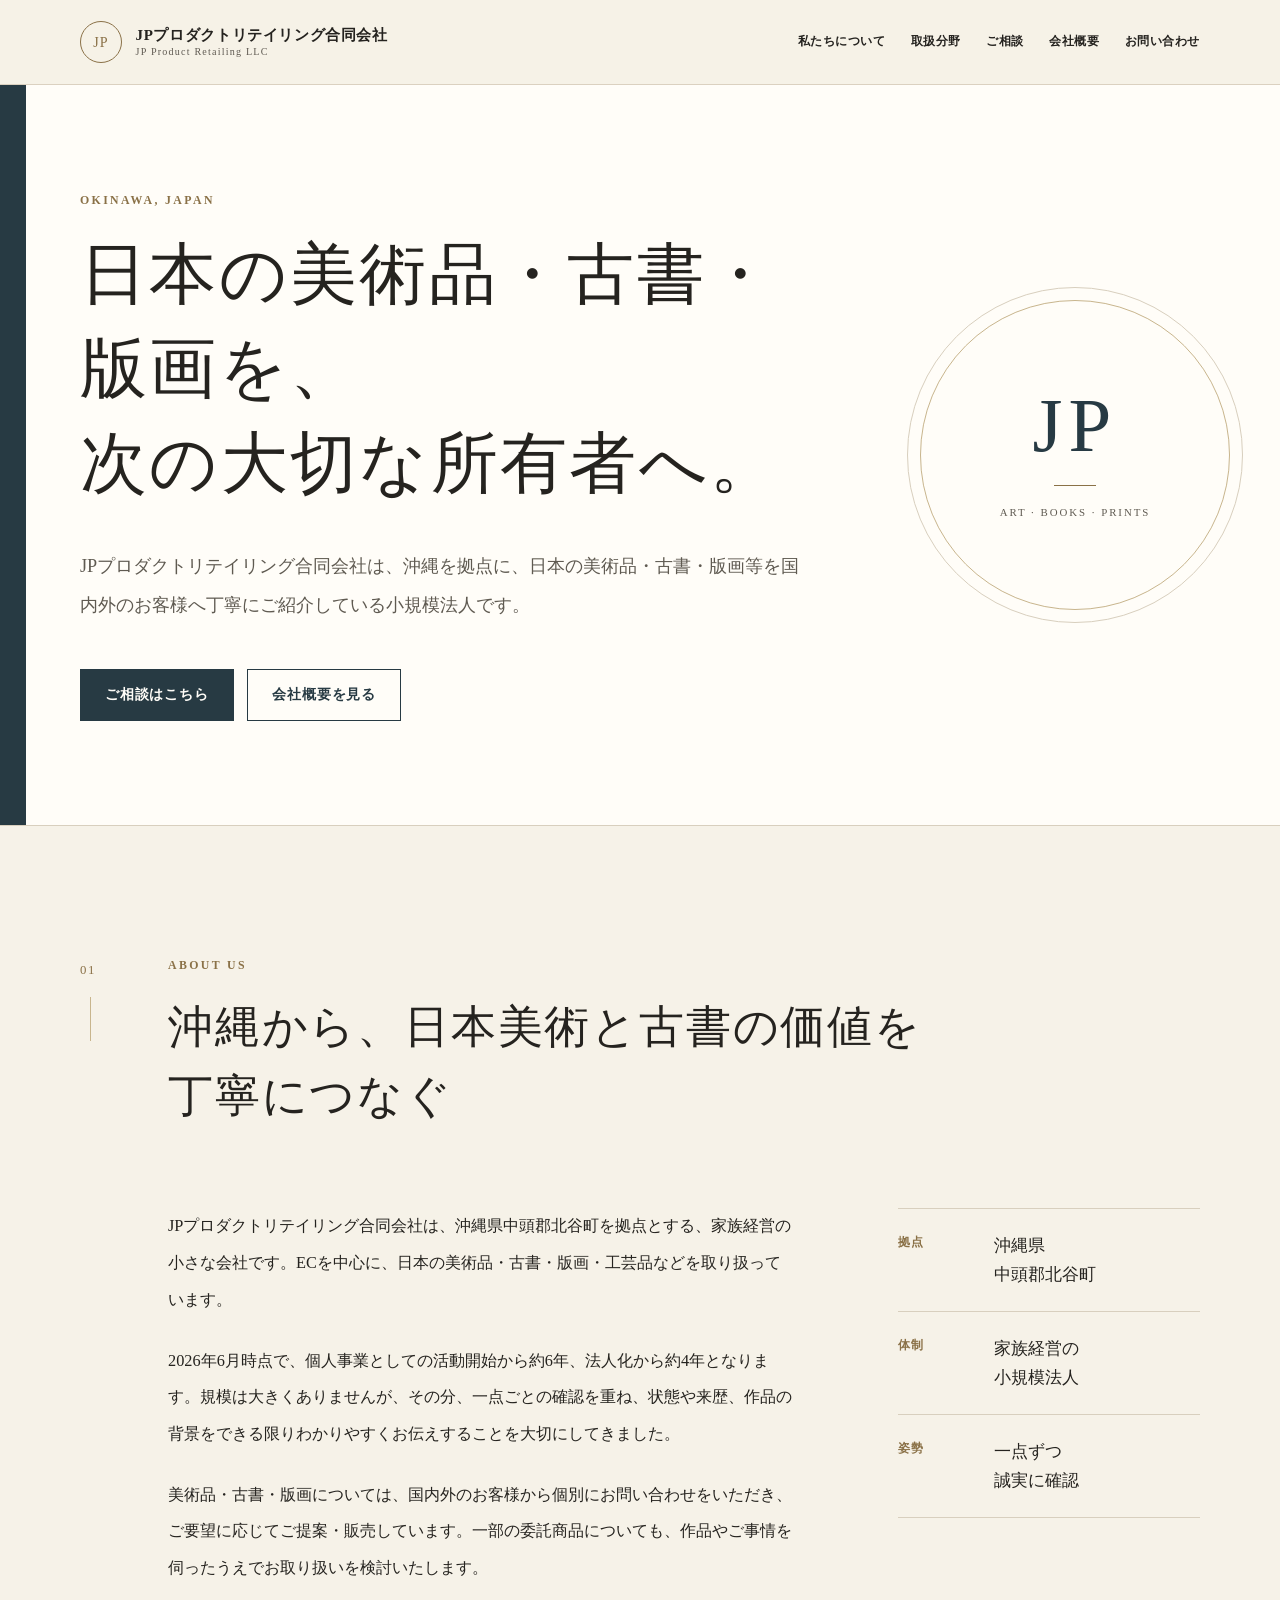
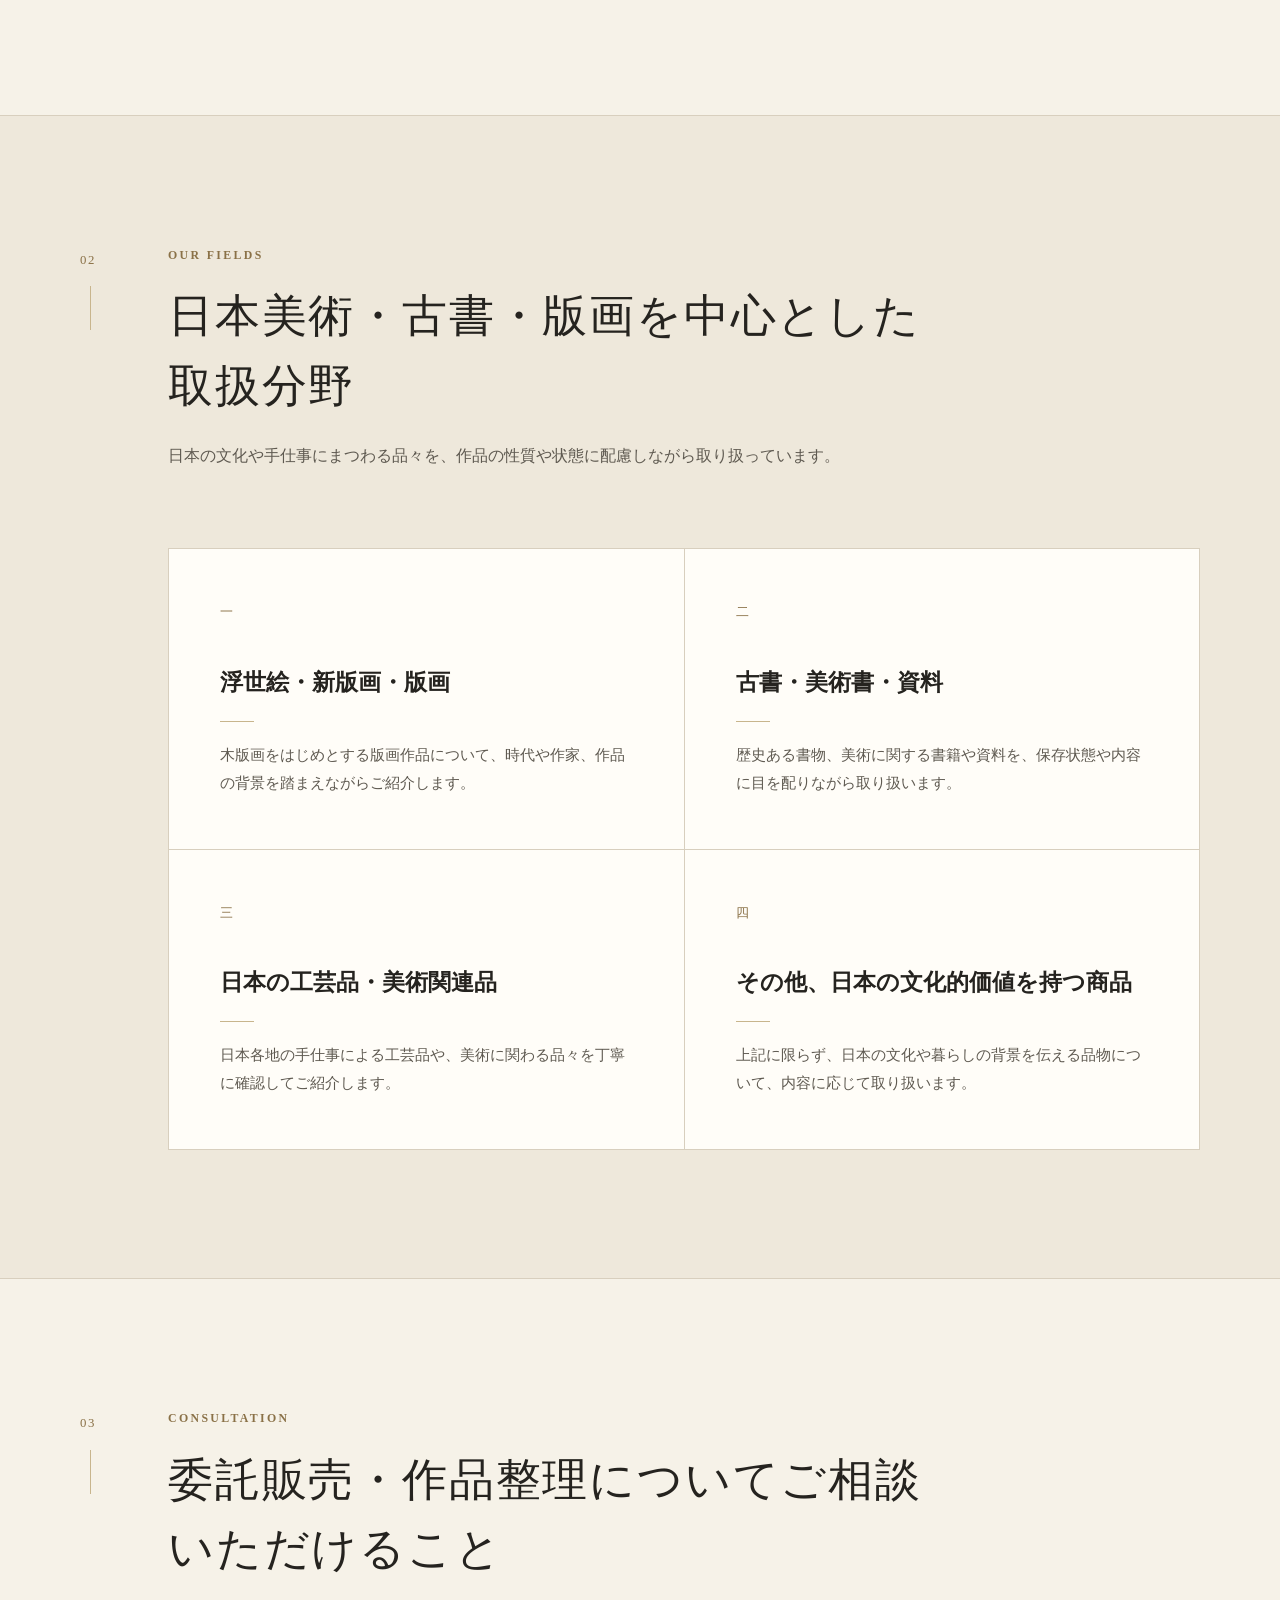
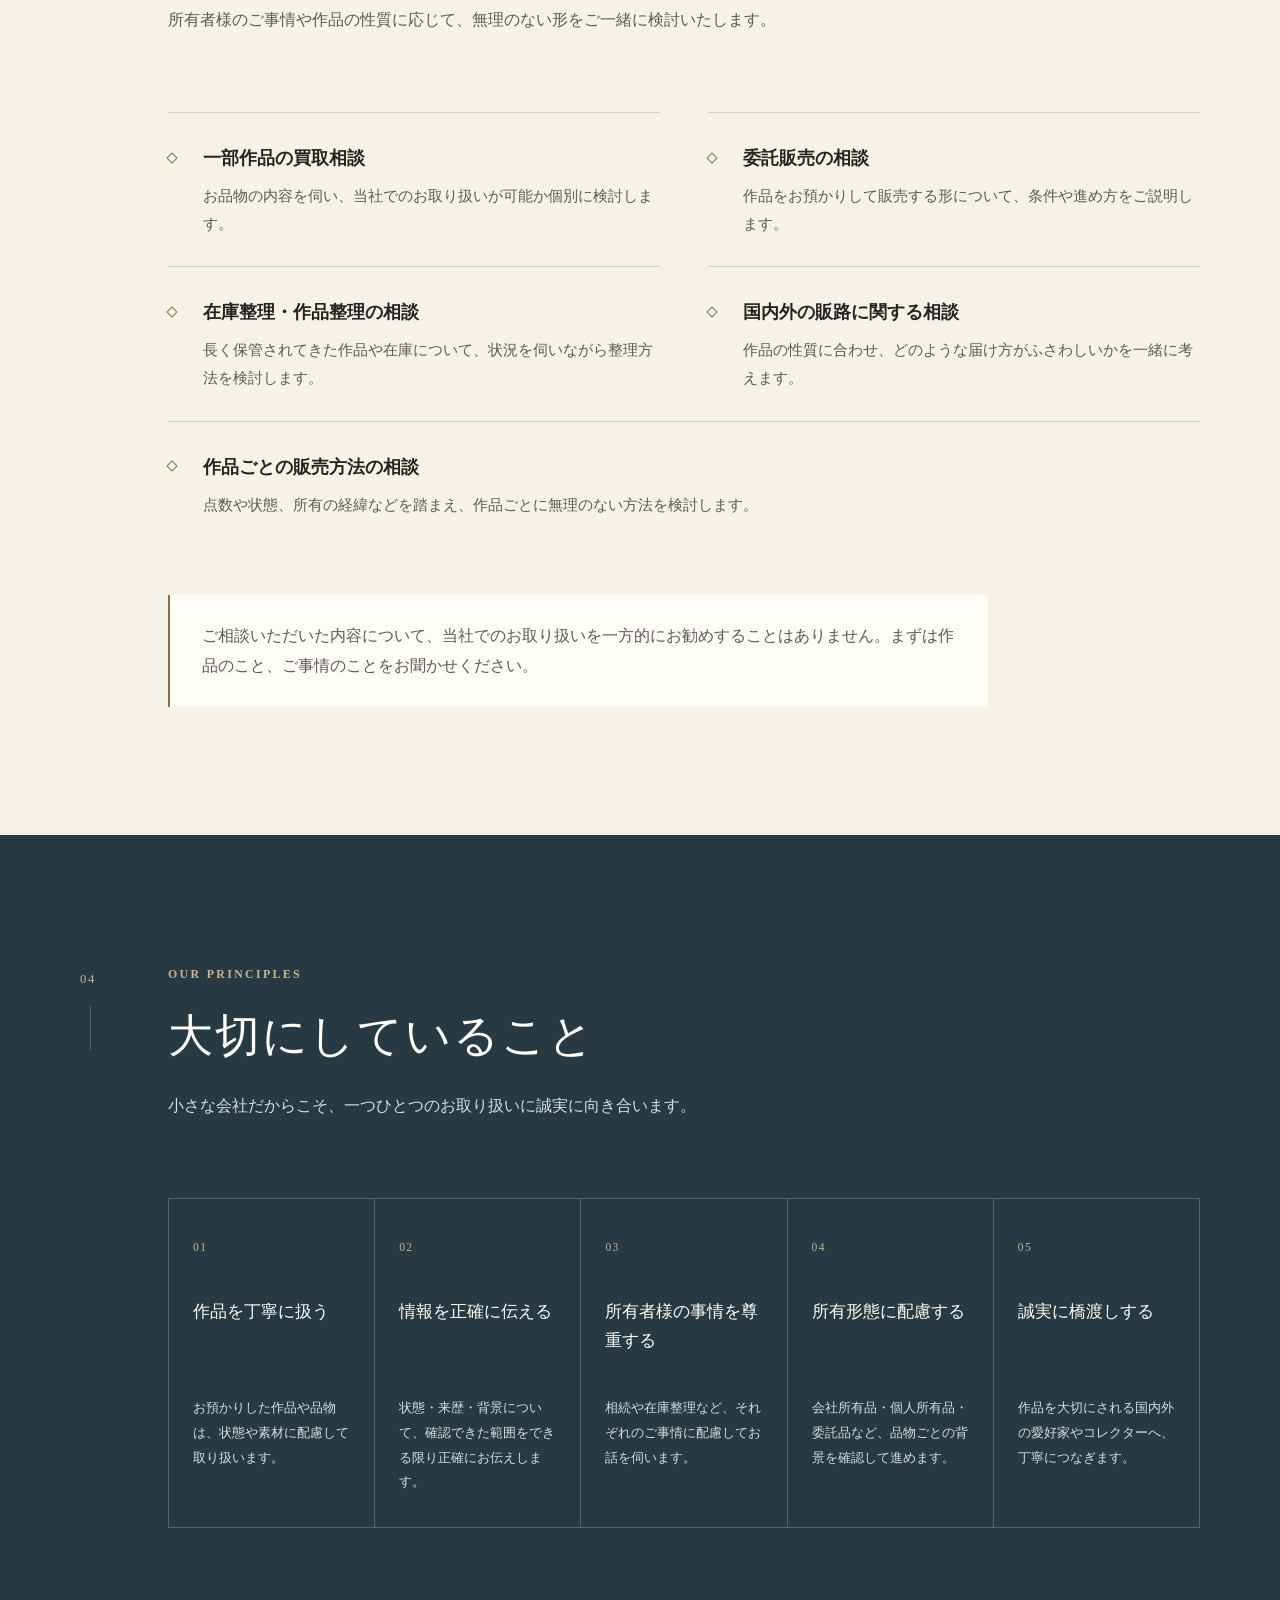
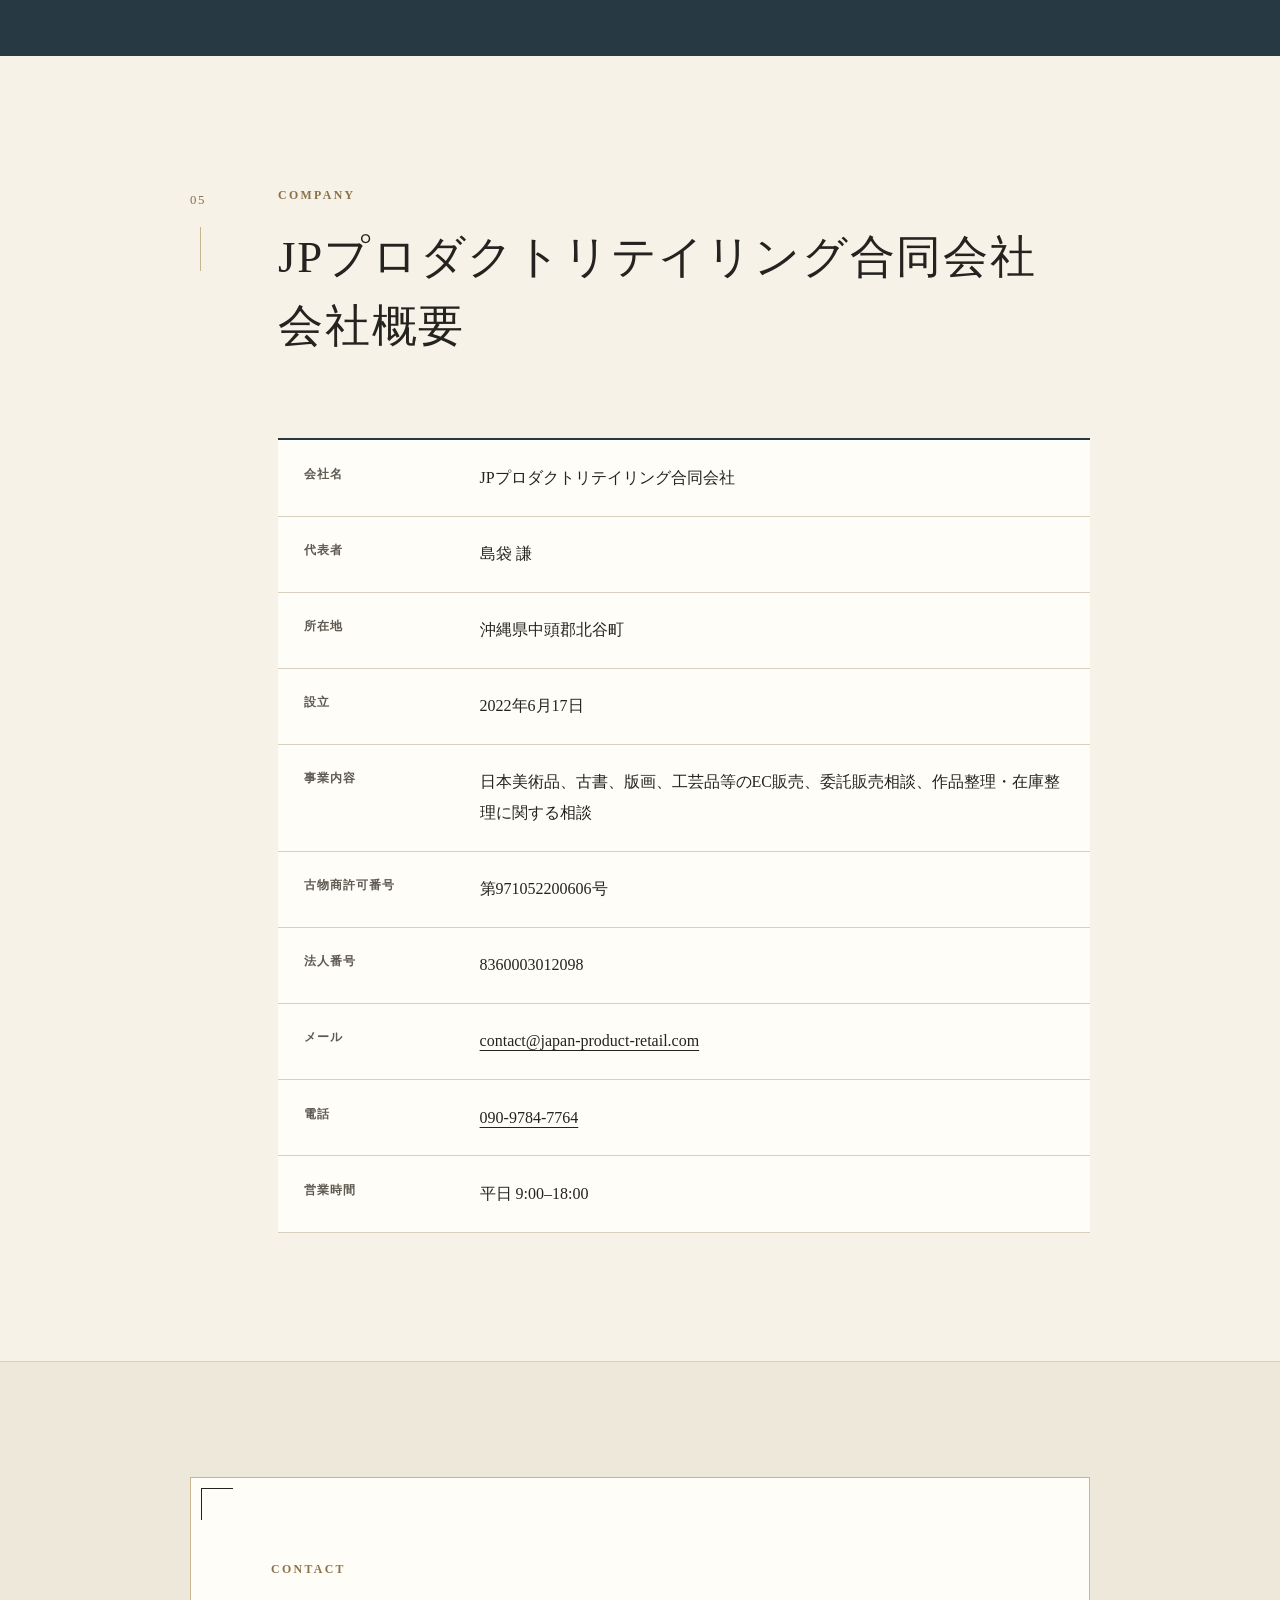
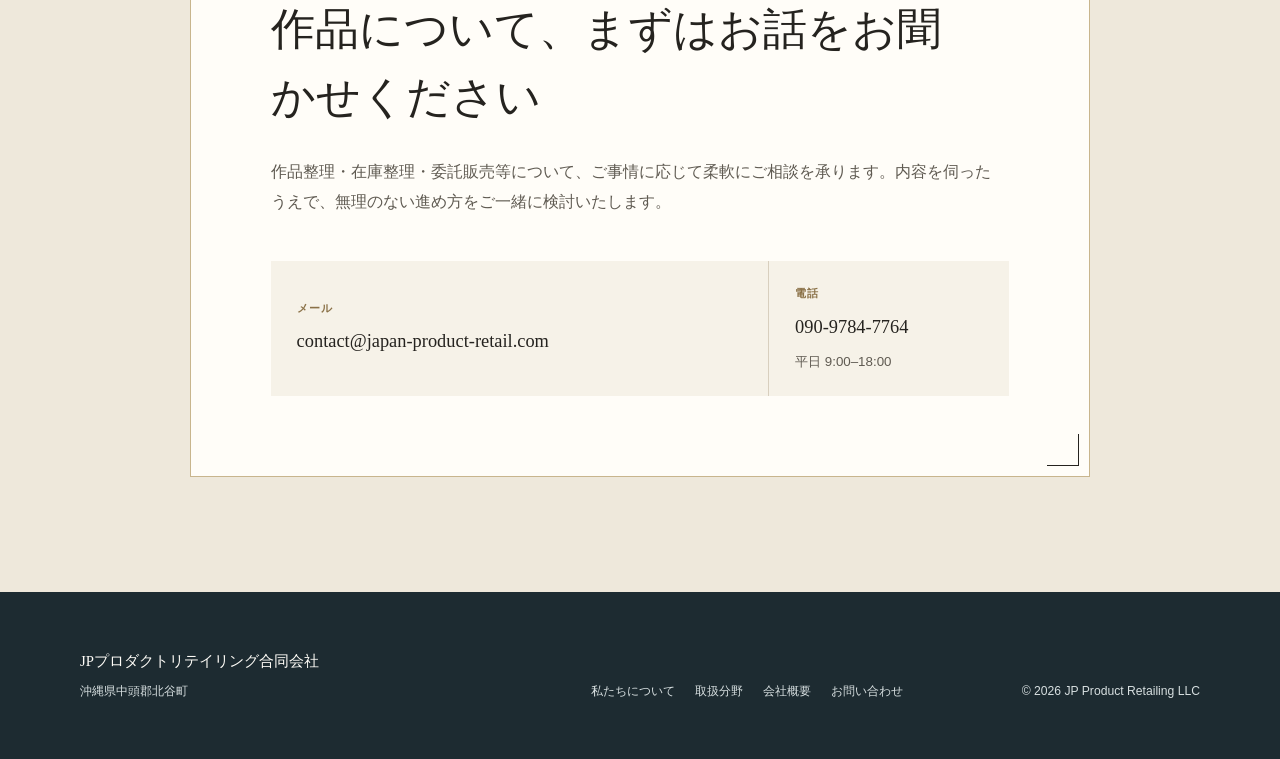
==== commit 26a19bbe: "Update antique dealer license number" ====
--- a/index.html
+++ b/index.html
@@ -321,7 +321,7 @@
               </tr>
               <tr>
                 <th scope="row">古物商許可番号</th>
-                <td>［確認中］</td>
+                <td>第971052200606号</td>
               </tr>
               <tr>
                 <th scope="row">法人番号</th>
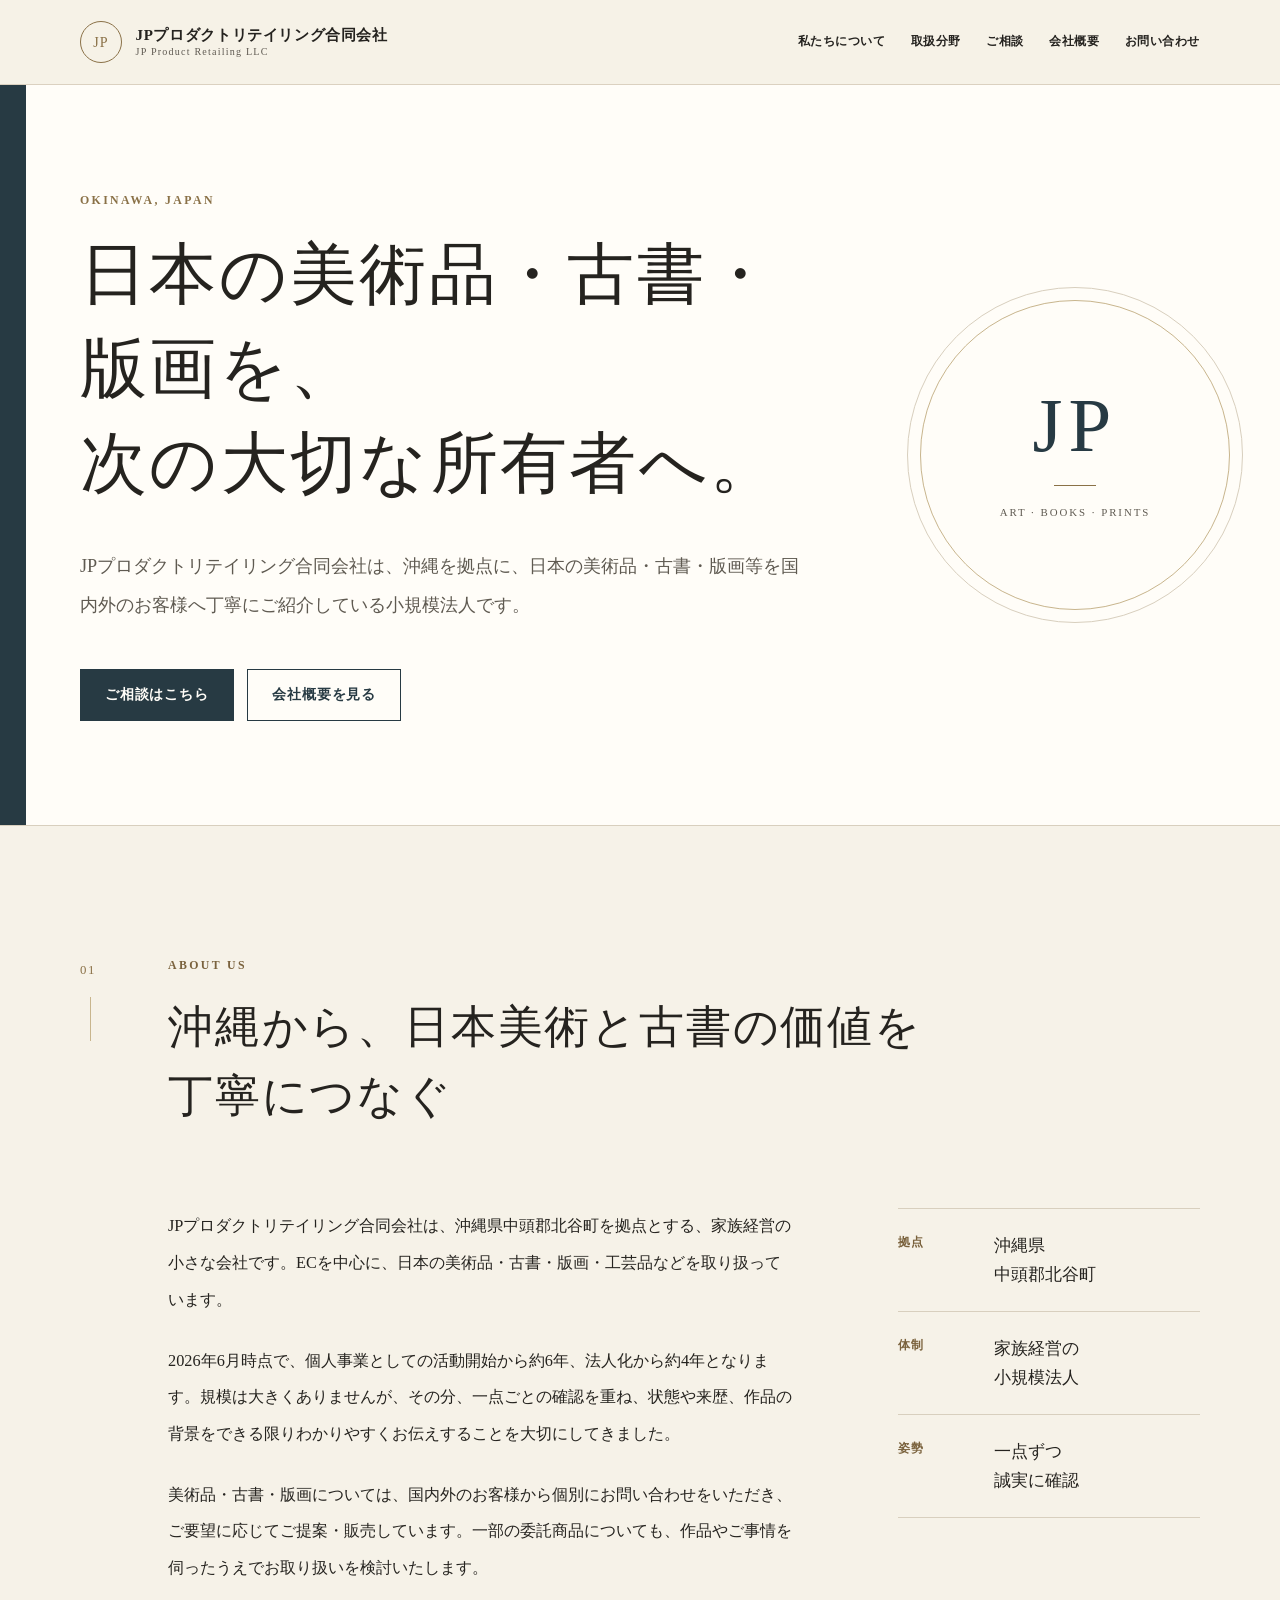
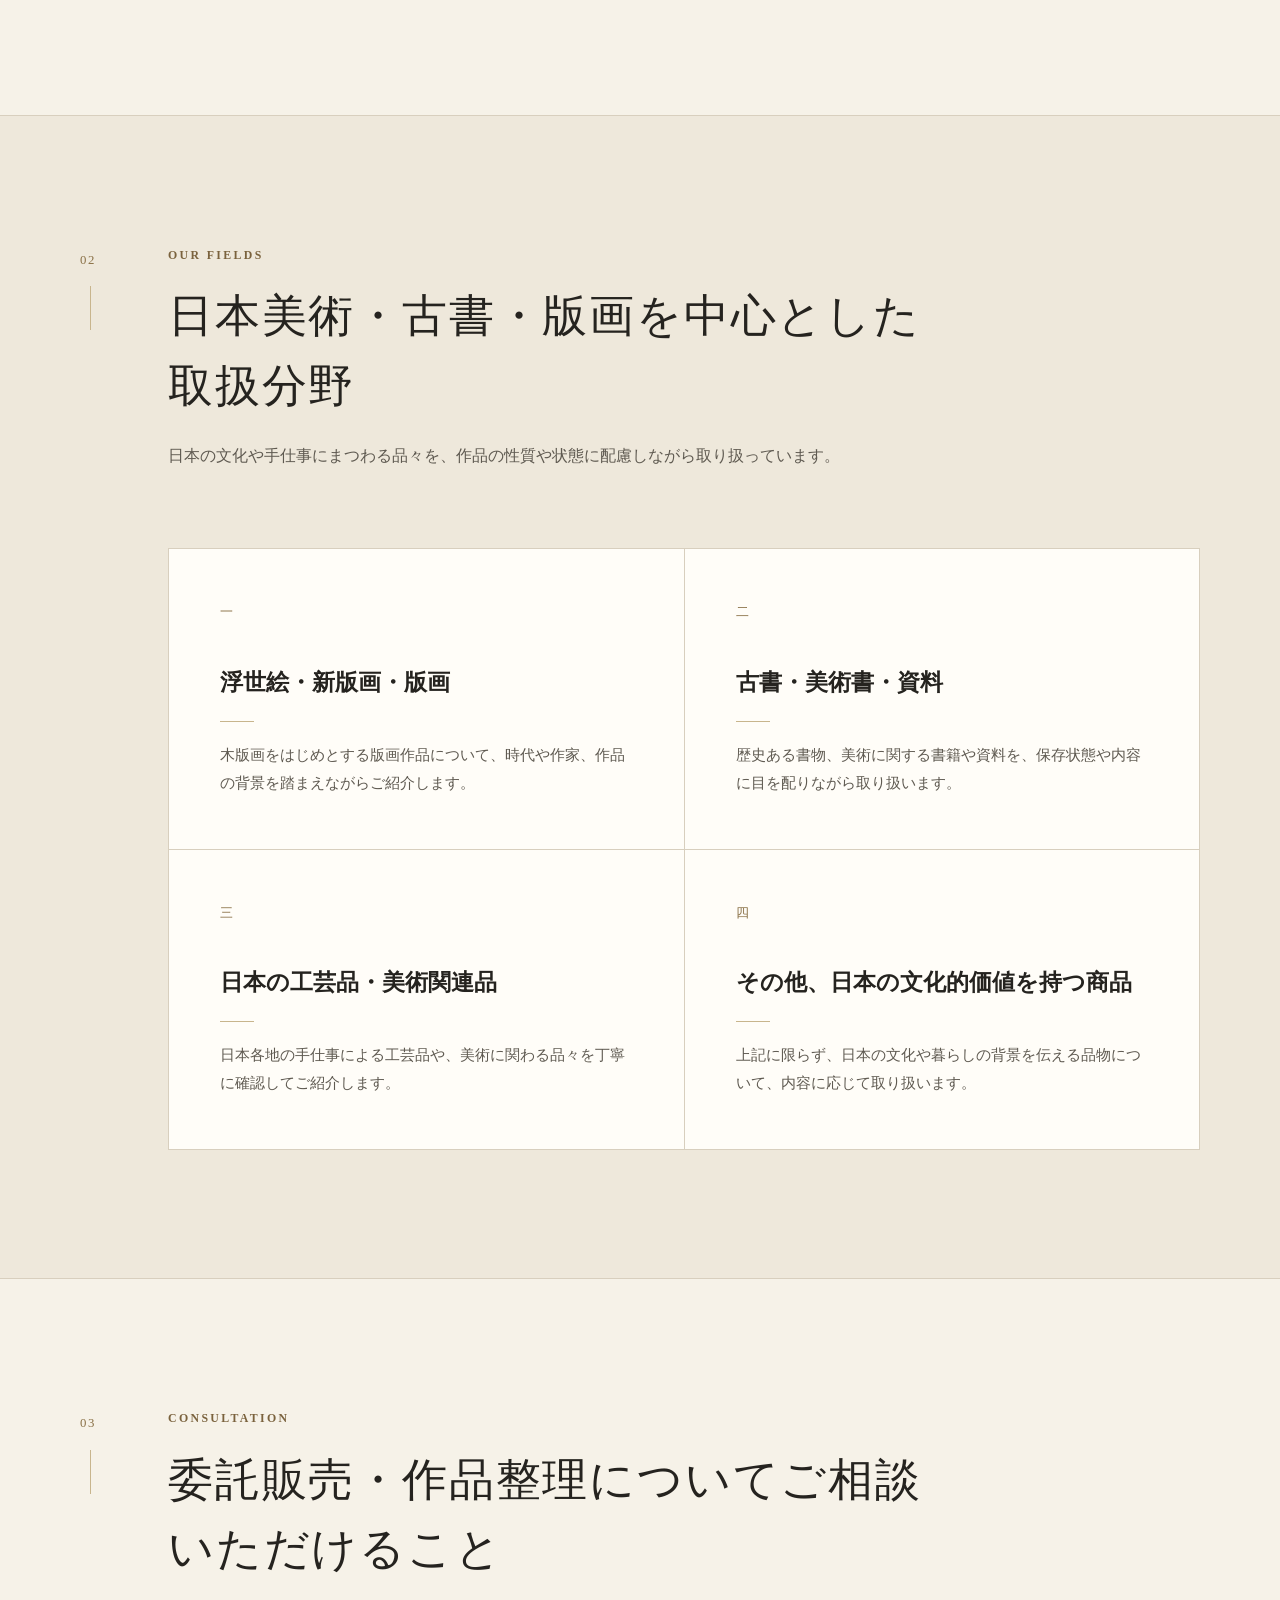
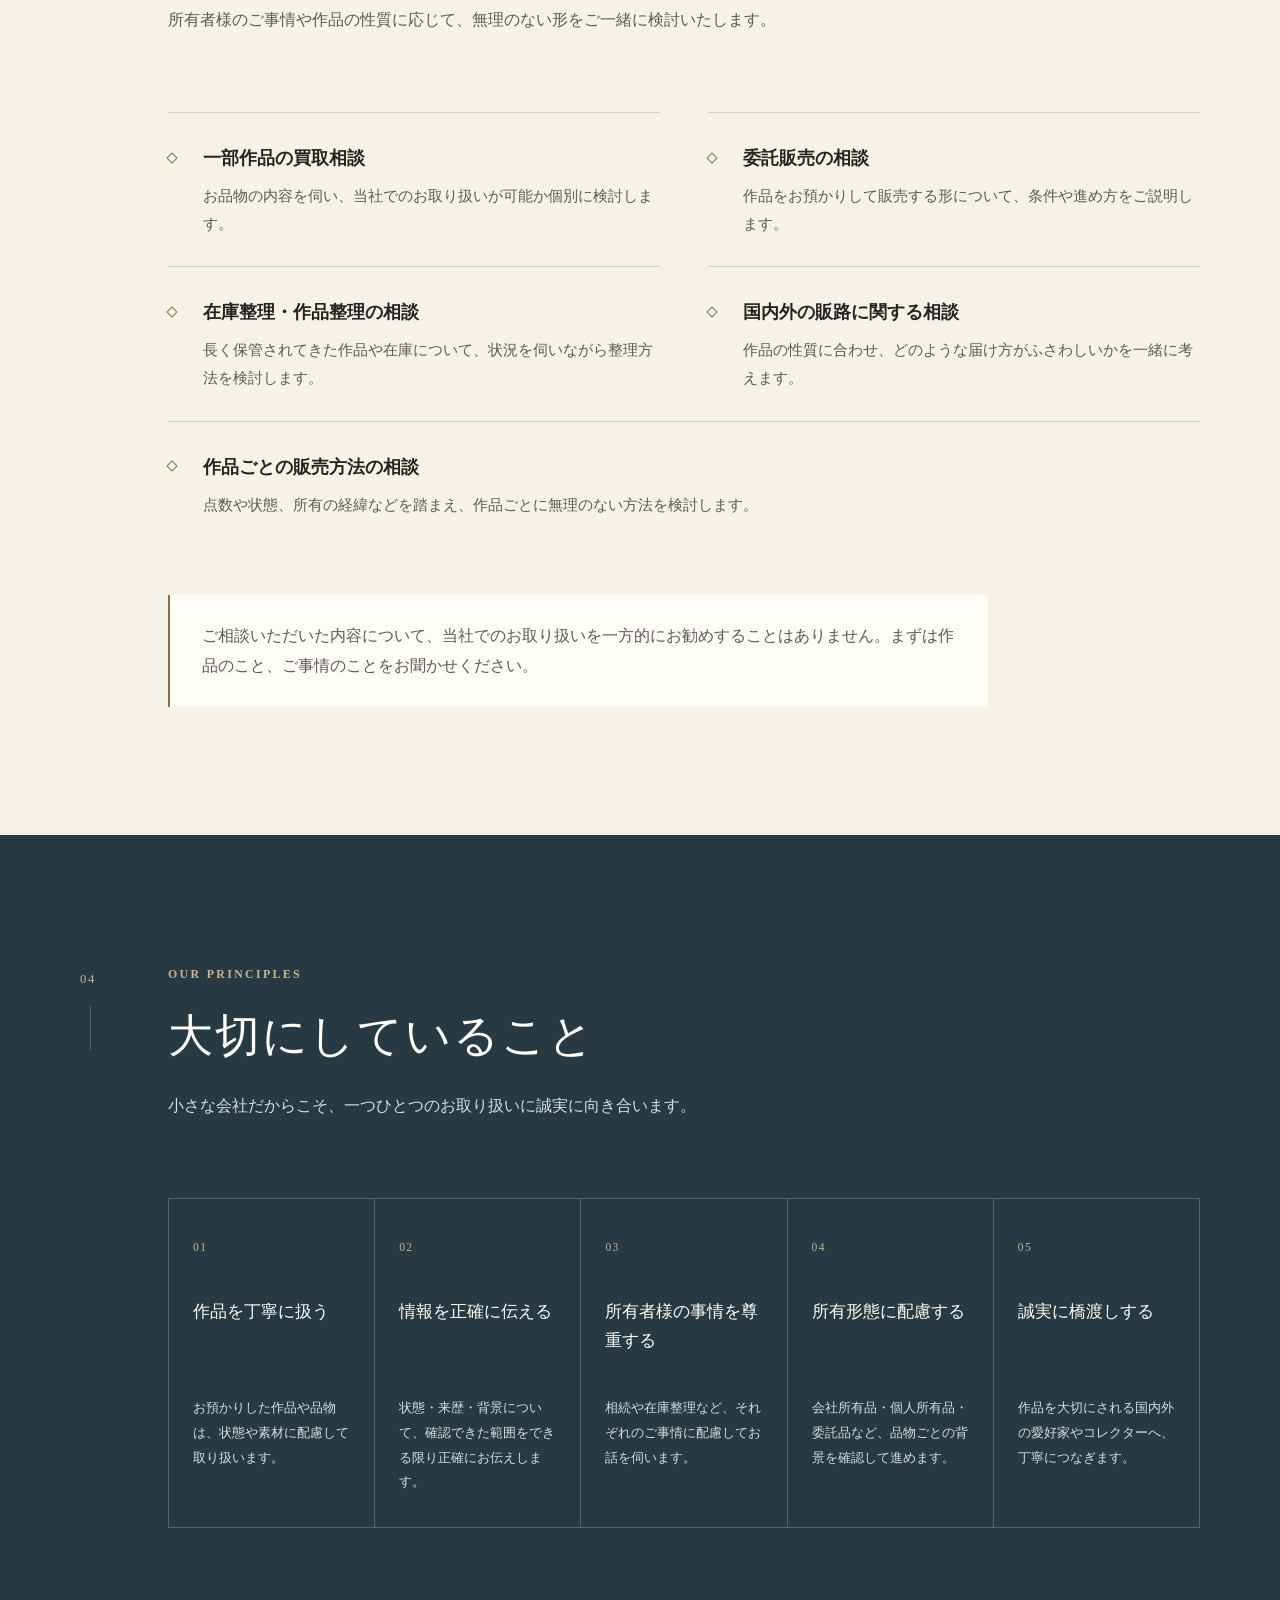
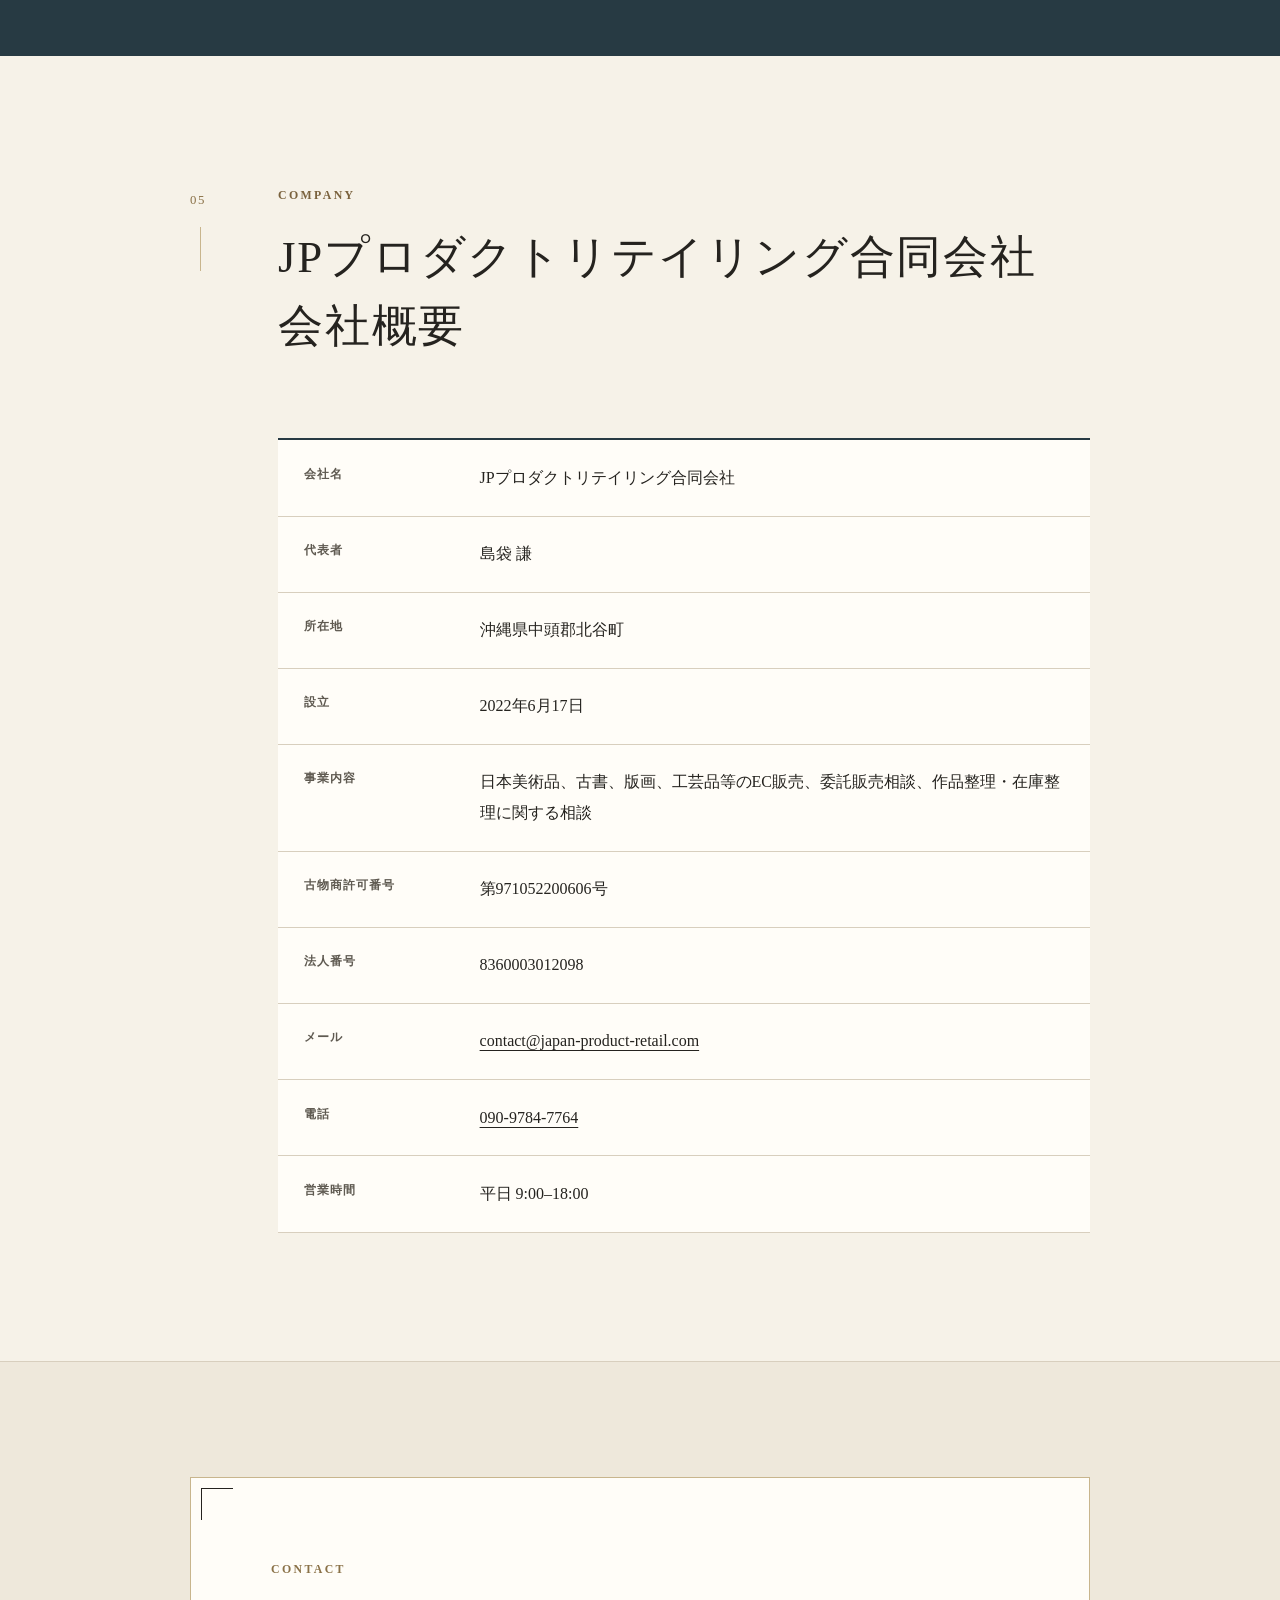
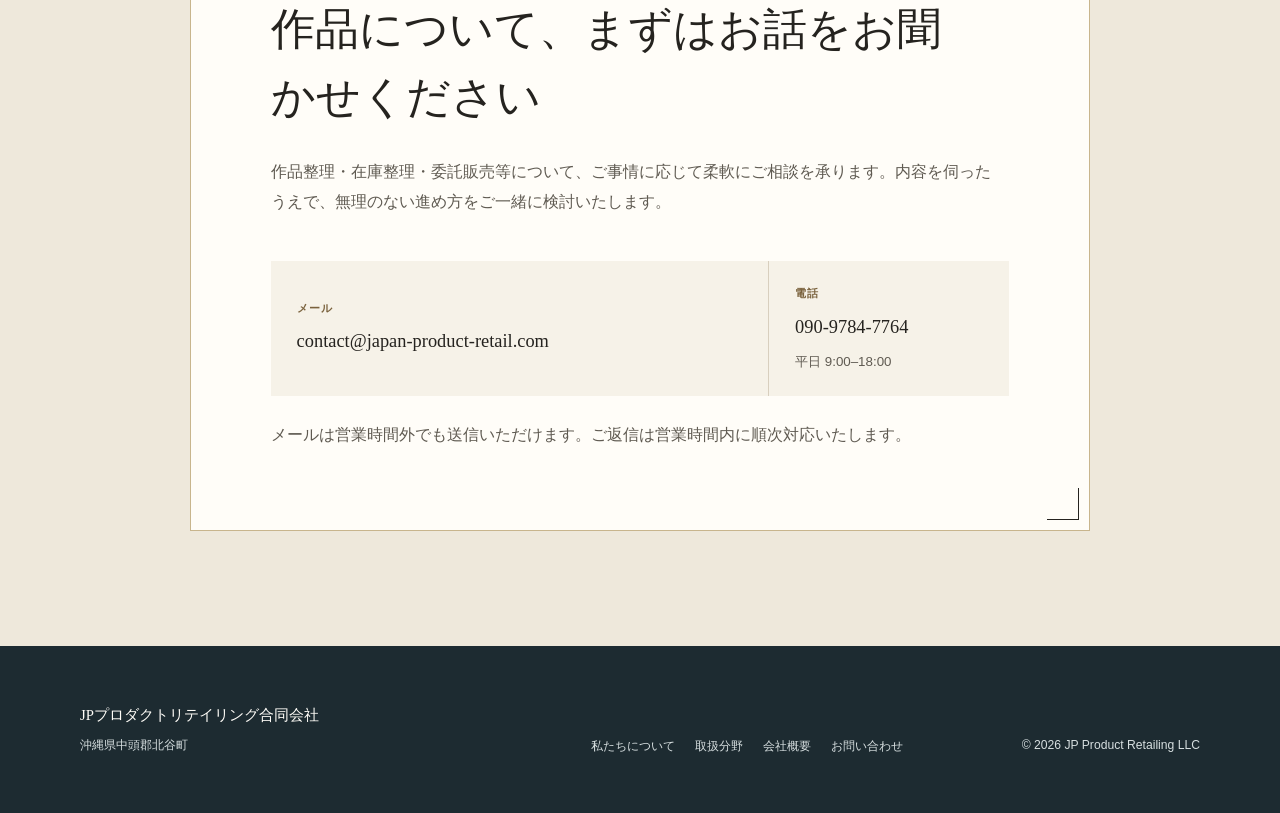
==== commit 5300f72a: "Improve mobile UX and event contact guidance" ====
--- a/index.html
+++ b/index.html
@@ -28,7 +28,6 @@
     "legalName": "JPプロダクトリテイリング合同会社",
     "url": "https://japan-product-retail.github.io/jpr-company-profile/",
     "description": "沖縄を拠点に、日本の美術品・古書・版画・工芸品等を取り扱う小規模法人です。",
-    "foundingDate": "2022-06-17",
     "email": "contact@japan-product-retail.com",
     "telephone": "+81-90-9784-7764",
     "address": {
@@ -365,6 +364,10 @@
               <small>平日 9:00–18:00</small>
             </a>
           </div>
+
+          <p>
+            メールは営業時間外でも送信いただけます。ご返信は営業時間内に順次対応いたします。
+          </p>
         </div>
       </div>
     </section>
--- a/styles.css
+++ b/styles.css
@@ -7,6 +7,7 @@
   --navy: #273a43;
   --navy-light: #38505a;
   --gold: #8a7147;
+  --gold-text: #7a623d;
   --gold-light: #c8b58d;
   --line: #d8cfbe;
   --line-dark: #53646a;
@@ -187,10 +188,19 @@
   transition: transform 180ms ease;
 }
 
+.global-nav a:hover {
+  color: var(--gold-text);
+}
+
 .global-nav a:hover::after,
 .global-nav a:focus-visible::after {
   transform: scaleX(1);
   transform-origin: left;
+}
+
+#top,
+#main-content {
+  scroll-margin-top: 10rem;
 }
 
 .hero {
@@ -344,6 +354,10 @@
   background: var(--paper-deep);
 }
 
+.section:not(.section-dark) .eyebrow {
+  color: var(--gold-text);
+}
+
 .section-heading {
   display: grid;
   grid-template-columns: 64px minmax(0, 1fr);
@@ -417,7 +431,7 @@
 }
 
 .about-facts dt {
-  color: var(--gold);
+  color: var(--gold-text);
   font-size: 0.76rem;
   font-weight: 700;
   letter-spacing: 0.12em;
@@ -695,7 +709,7 @@
 
 .contact-label {
   margin-bottom: 0.35rem;
-  color: var(--gold);
+  color: var(--gold-text);
   font-size: 0.7rem;
   font-weight: 700;
   letter-spacing: 0.12em;
@@ -928,7 +942,11 @@
   }
 
   .hero h1 {
-    font-size: 2.15rem;
+    font-size: 2rem;
+  }
+
+  .hero h1 br {
+    display: inline;
   }
 
   .section-heading {
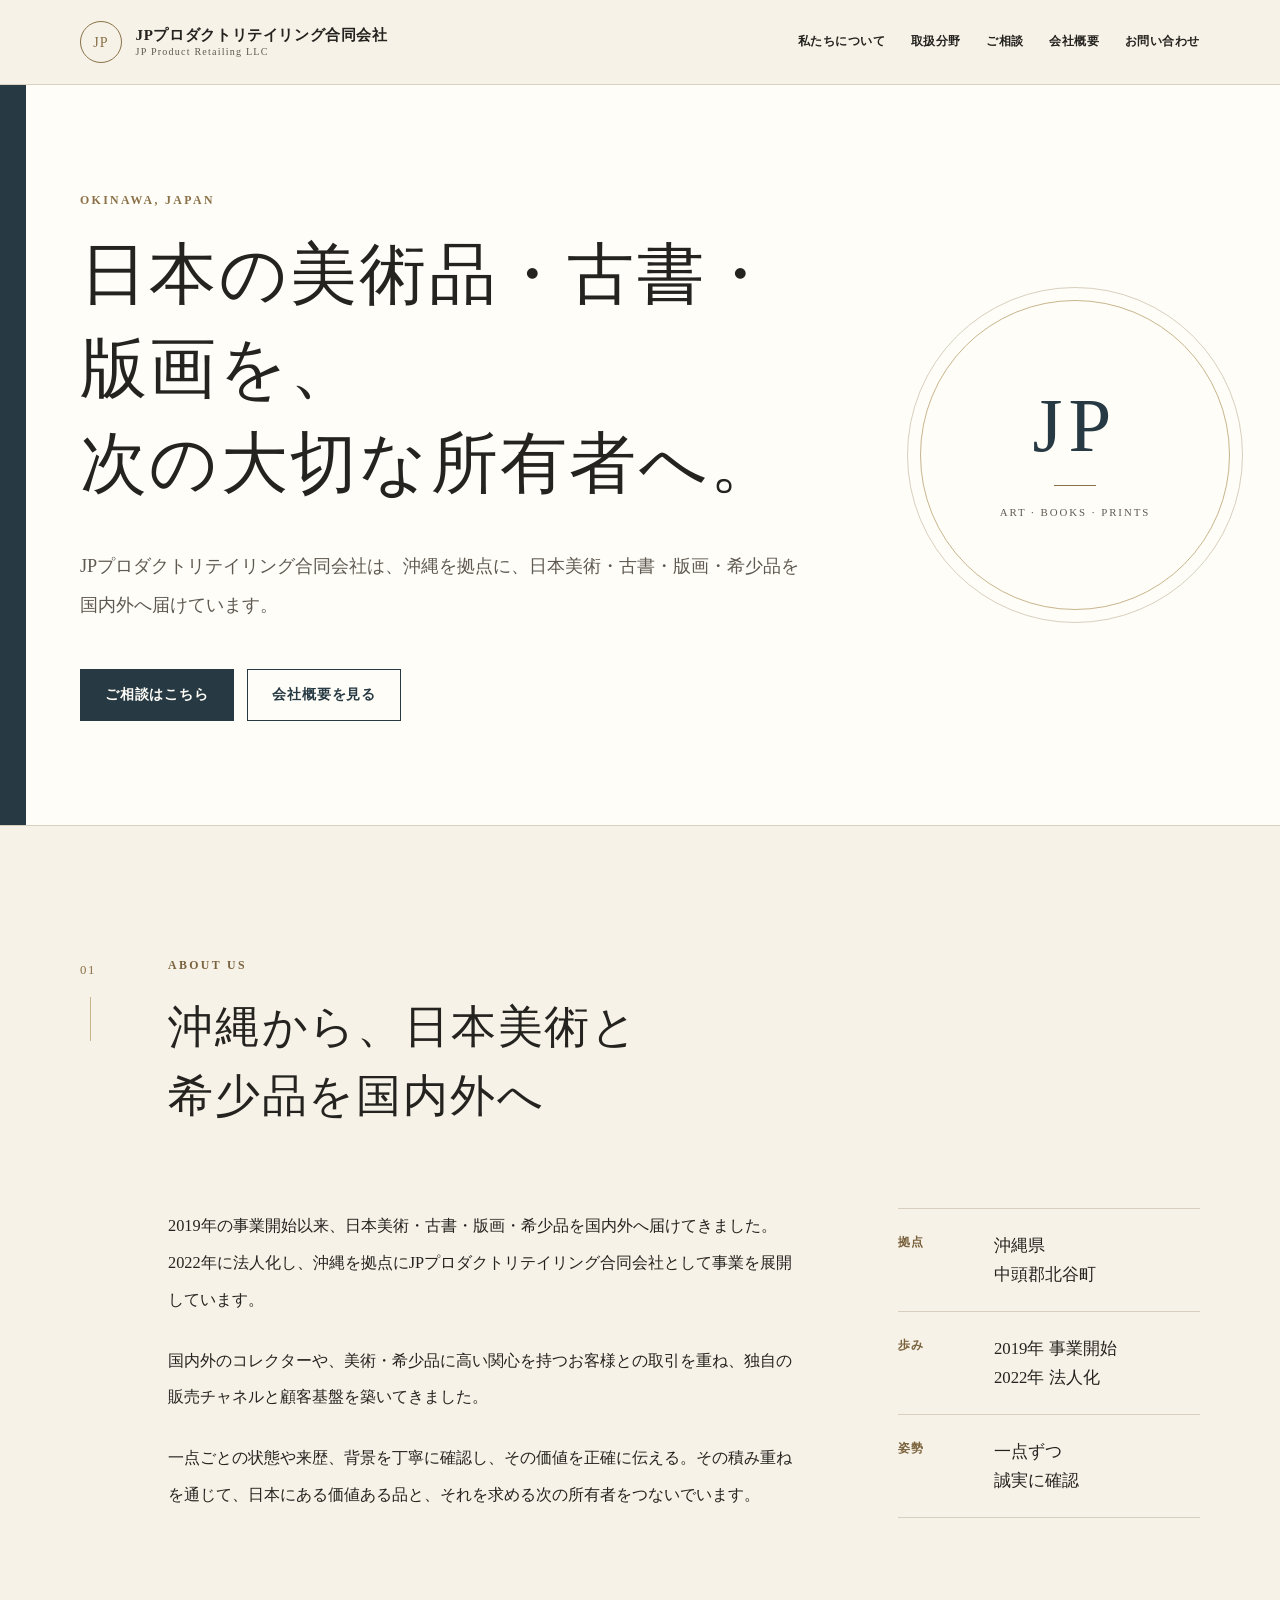
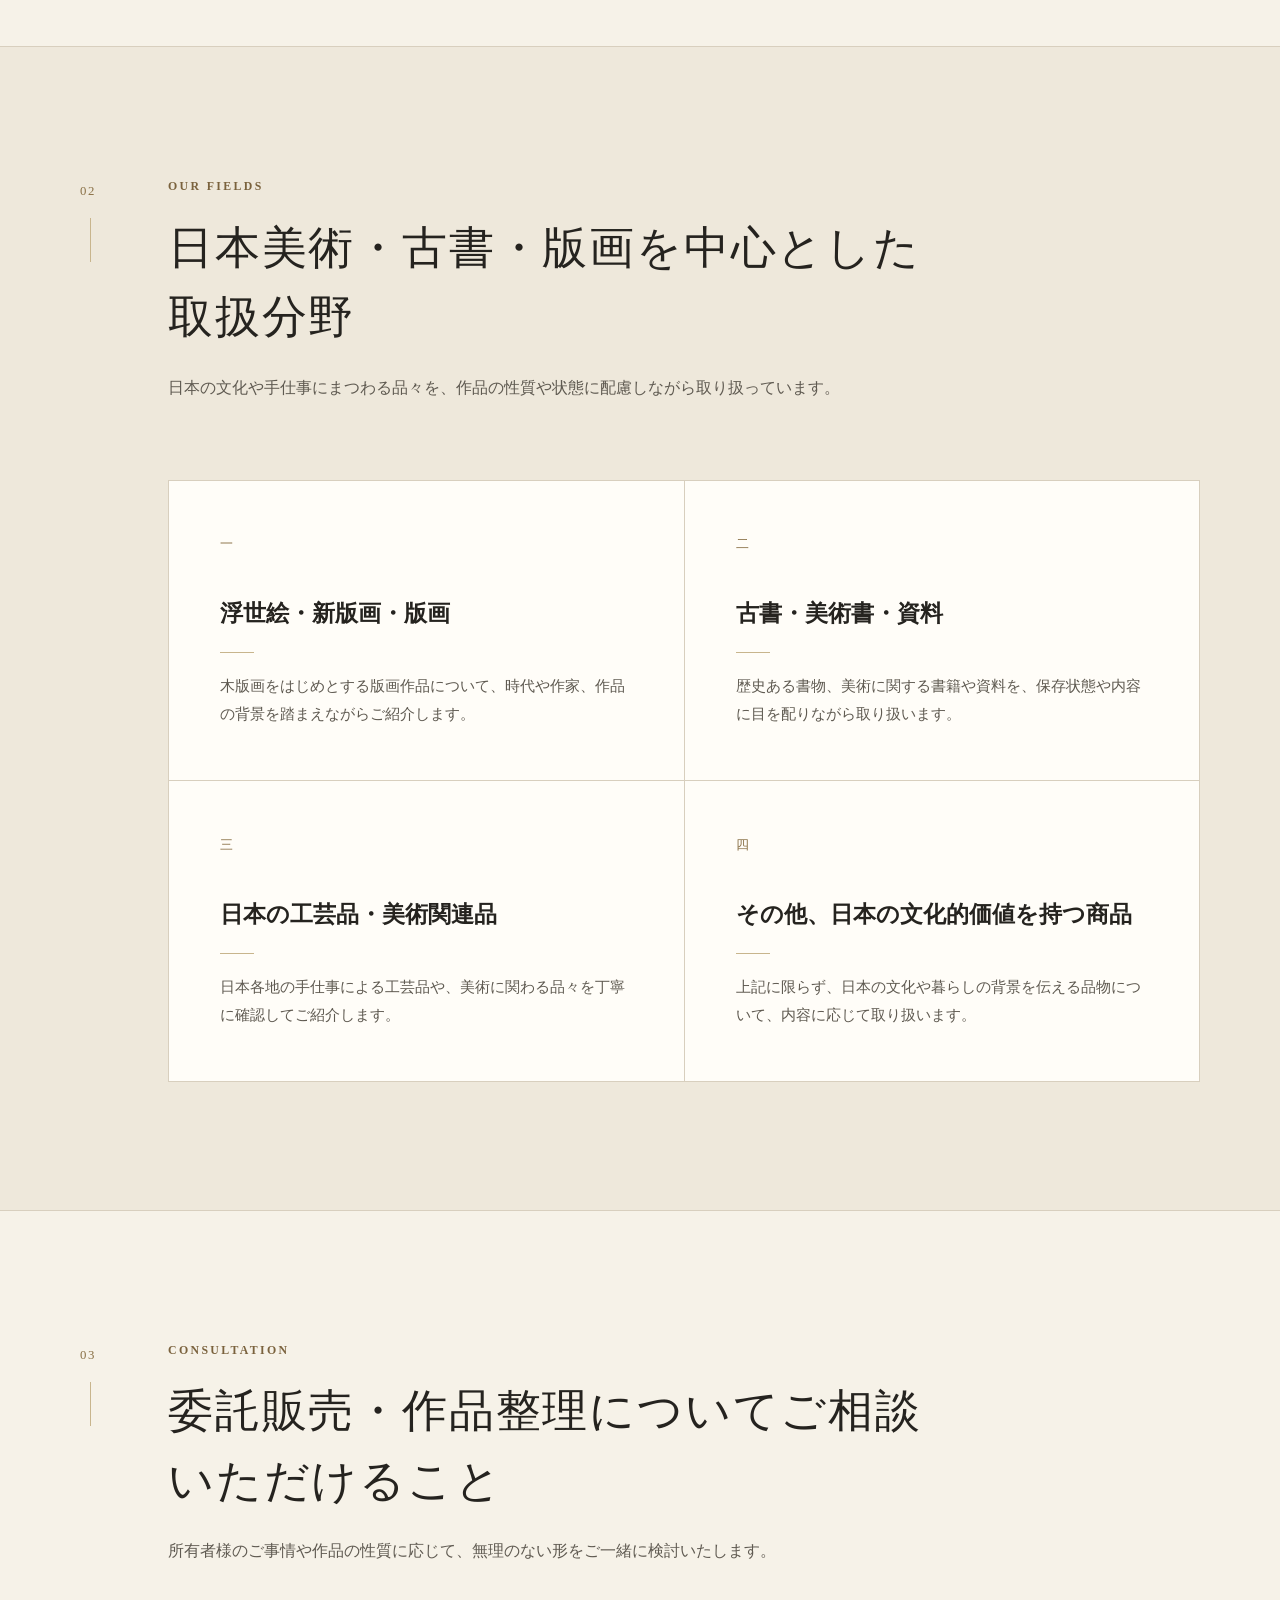
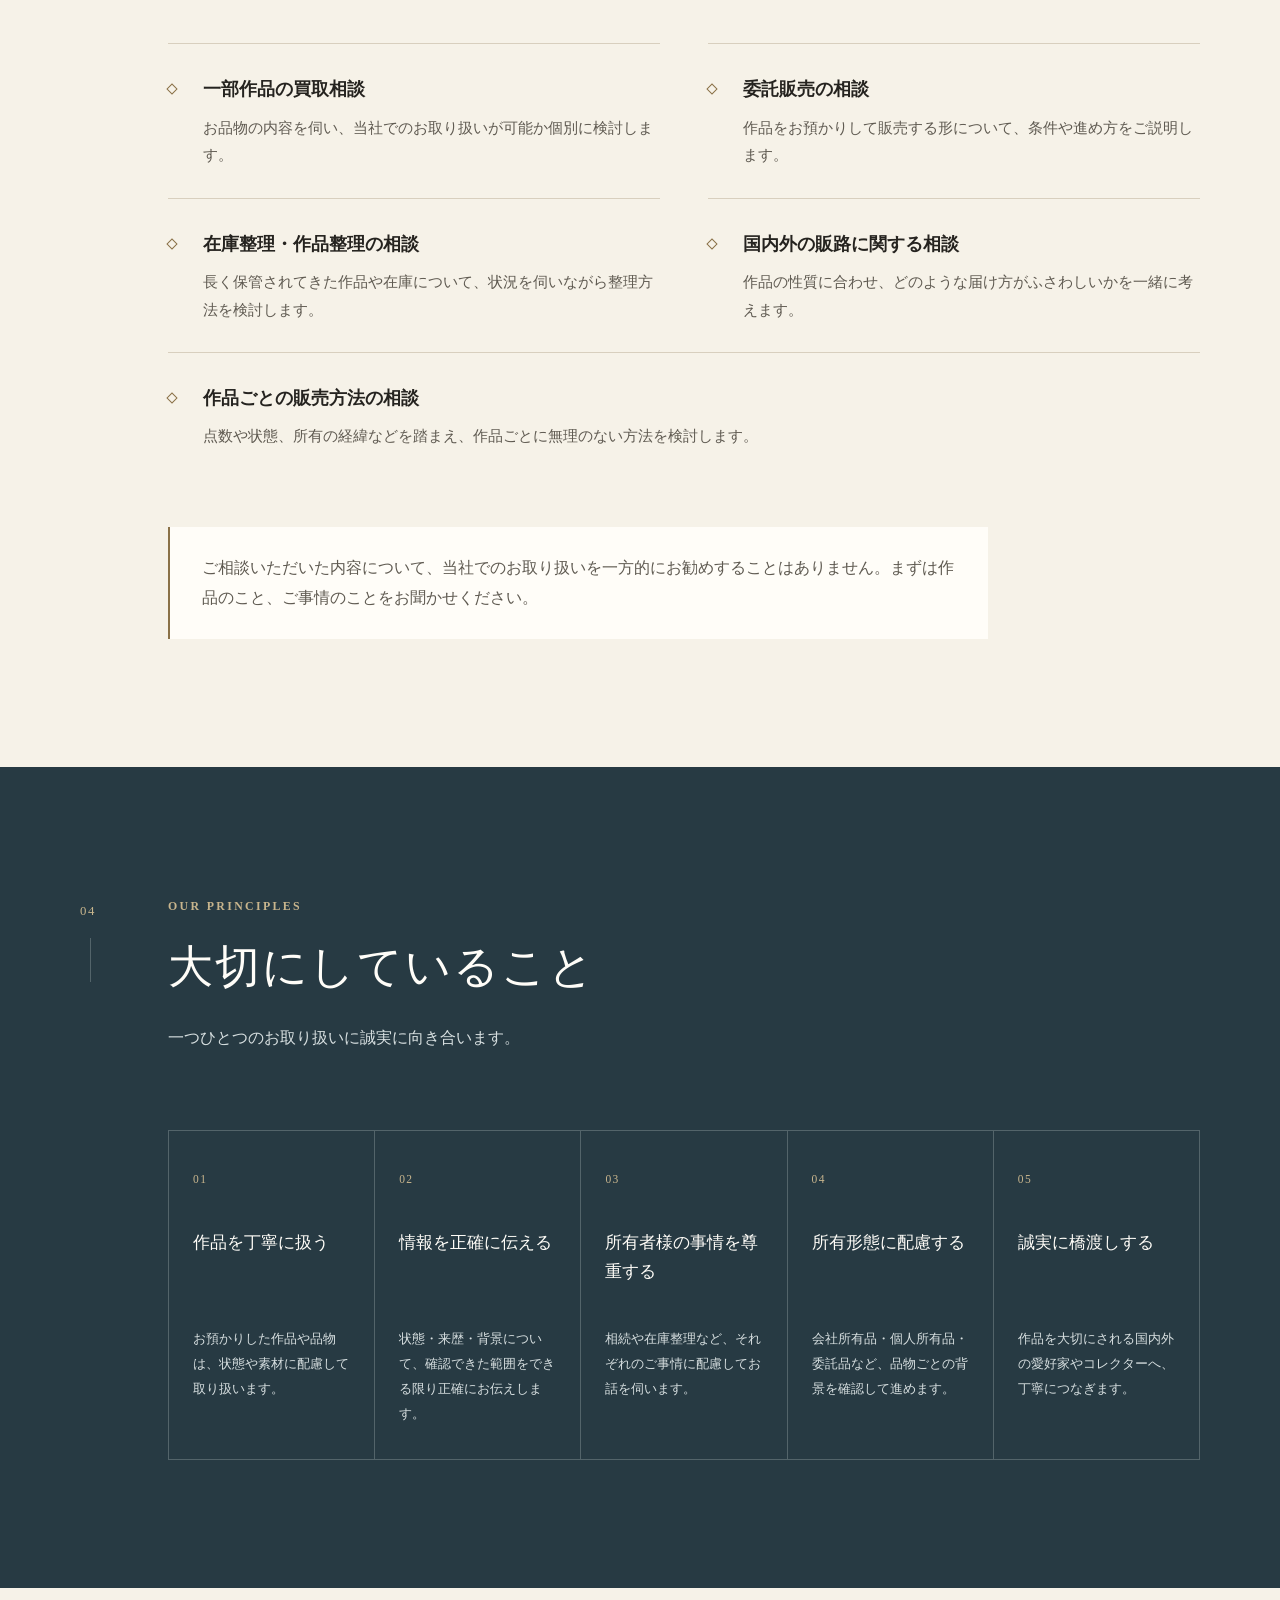
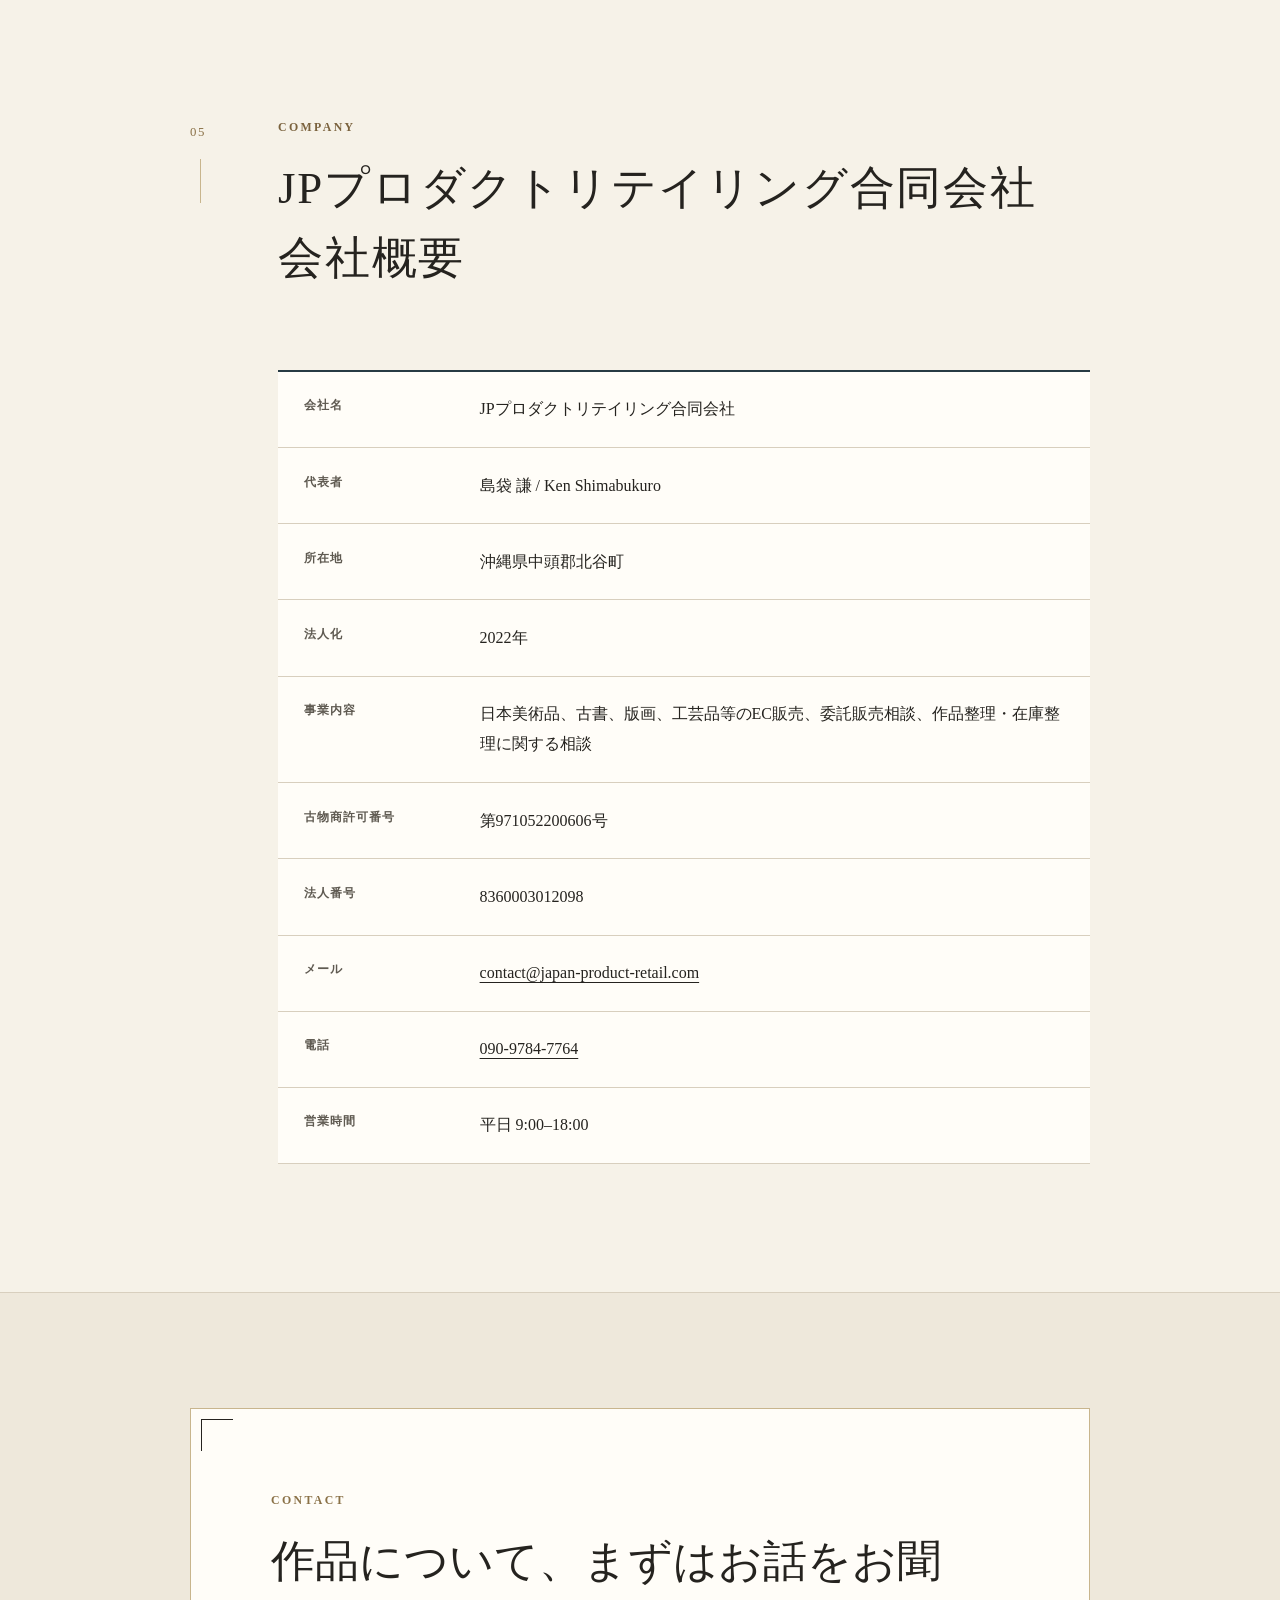
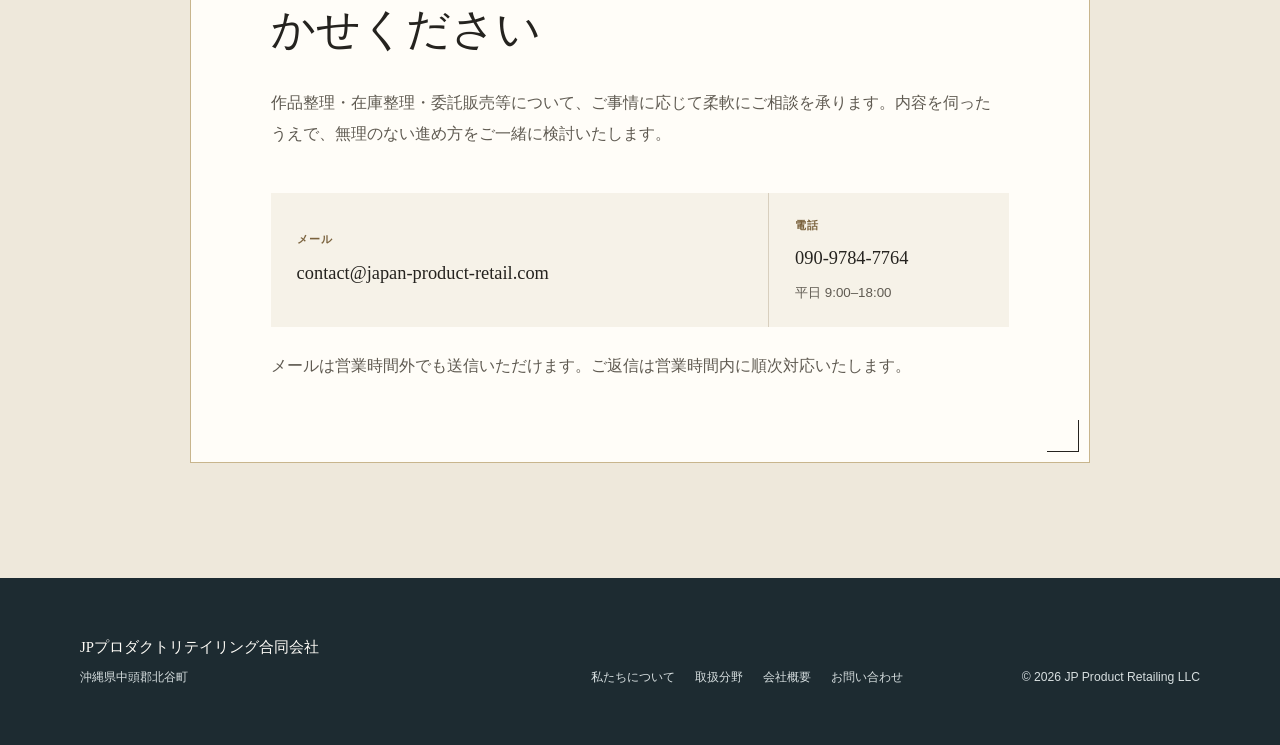
==== commit fc68b31a: "Strengthen company brand story and positioning" ====
--- a/index.html
+++ b/index.html
@@ -7,7 +7,7 @@
   <meta name="format-detection" content="telephone=no">
 
   <title>JPプロダクトリテイリング合同会社｜日本美術・古書・版画の取扱</title>
-  <meta name="description" content="JPプロダクトリテイリング合同会社は、沖縄を拠点に日本の美術品・古書・版画等を国内外のお客様へ丁寧にご紹介している小規模法人です。作品整理、委託販売、買取相談などにも柔軟に対応しています。">
+  <meta name="description" content="JPプロダクトリテイリング合同会社は、沖縄を拠点に日本美術・古書・版画・希少品を国内外へ届けています。2019年に事業を開始し、2022年に法人化。委託販売や作品整理に関するご相談も承ります。">
   <link rel="canonical" href="https://japan-product-retail.github.io/jpr-company-profile/">
 
   <meta property="og:locale" content="ja_JP">
@@ -27,7 +27,7 @@
     "name": "JPプロダクトリテイリング合同会社",
     "legalName": "JPプロダクトリテイリング合同会社",
     "url": "https://japan-product-retail.github.io/jpr-company-profile/",
-    "description": "沖縄を拠点に、日本の美術品・古書・版画・工芸品等を取り扱う小規模法人です。",
+    "description": "沖縄を拠点に、日本美術・古書・版画・希少品等を国内外へ販売しています。",
     "email": "contact@japan-product-retail.com",
     "telephone": "+81-90-9784-7764",
     "address": {
@@ -87,7 +87,7 @@
           <p class="eyebrow">Okinawa, Japan</p>
           <h1 id="hero-title">日本の美術品・古書・版画を、<br>次の大切な所有者へ。</h1>
           <p class="hero-lead">
-            JPプロダクトリテイリング合同会社は、沖縄を拠点に、日本の美術品・古書・版画等を国内外のお客様へ丁寧にご紹介している小規模法人です。
+            JPプロダクトリテイリング合同会社は、沖縄を拠点に、日本美術・古書・版画・希少品を国内外へ届けています。
           </p>
           <div class="hero-actions" role="group" aria-label="ページ内リンク">
             <a class="button button-primary" href="#contact">ご相談はこちら</a>
@@ -111,20 +111,20 @@
           <p class="section-number" aria-hidden="true">01</p>
           <div>
             <p class="eyebrow">About us</p>
-            <h2 id="about-title">沖縄から、日本美術と古書の価値を丁寧につなぐ</h2>
+            <h2 id="about-title">沖縄から、日本美術と<br>希少品を国内外へ</h2>
           </div>
         </div>
 
         <div class="about-layout">
           <div class="prose">
             <p>
-              JPプロダクトリテイリング合同会社は、沖縄県中頭郡北谷町を拠点とする、家族経営の小さな会社です。ECを中心に、日本の美術品・古書・版画・工芸品などを取り扱っています。
+              2019年の事業開始以来、日本美術・古書・版画・希少品を国内外へ届けてきました。2022年に法人化し、沖縄を拠点にJPプロダクトリテイリング合同会社として事業を展開しています。
             </p>
             <p>
-              2026年6月時点で、個人事業としての活動開始から約6年、法人化から約4年となります。規模は大きくありませんが、その分、一点ごとの確認を重ね、状態や来歴、作品の背景をできる限りわかりやすくお伝えすることを大切にしてきました。
+              国内外のコレクターや、美術・希少品に高い関心を持つお客様との取引を重ね、独自の販売チャネルと顧客基盤を築いてきました。
             </p>
             <p>
-              美術品・古書・版画については、国内外のお客様から個別にお問い合わせをいただき、ご要望に応じてご提案・販売しています。一部の委託商品についても、作品やご事情を伺ったうえでお取り扱いを検討いたします。
+              一点ごとの状態や来歴、背景を丁寧に確認し、その価値を正確に伝える。その積み重ねを通じて、日本にある価値ある品と、それを求める次の所有者をつないでいます。
             </p>
           </div>
 
@@ -134,8 +134,8 @@
               <dd>沖縄県<br>中頭郡北谷町</dd>
             </div>
             <div>
-              <dt>体制</dt>
-              <dd>家族経営の<br>小規模法人</dd>
+              <dt>歩み</dt>
+              <dd>2019年 事業開始<br>2022年 法人化</dd>
             </div>
             <div>
               <dt>姿勢</dt>
@@ -249,7 +249,7 @@
             <p class="eyebrow">Our principles</p>
             <h2 id="principles-title">大切にしていること</h2>
             <p class="section-intro">
-              小さな会社だからこそ、一つひとつのお取り扱いに誠実に向き合います。
+              一つひとつのお取り扱いに誠実に向き合います。
             </p>
           </div>
         </div>
@@ -304,15 +304,15 @@
               </tr>
               <tr>
                 <th scope="row">代表者</th>
-                <td>島袋 謙</td>
+                <td>島袋 謙 / Ken Shimabukuro</td>
               </tr>
               <tr>
                 <th scope="row">所在地</th>
                 <td>沖縄県中頭郡北谷町</td>
               </tr>
               <tr>
-                <th scope="row">設立</th>
-                <td>2022年6月17日</td>
+                <th scope="row">法人化</th>
+                <td>2022年</td>
               </tr>
               <tr>
                 <th scope="row">事業内容</th>
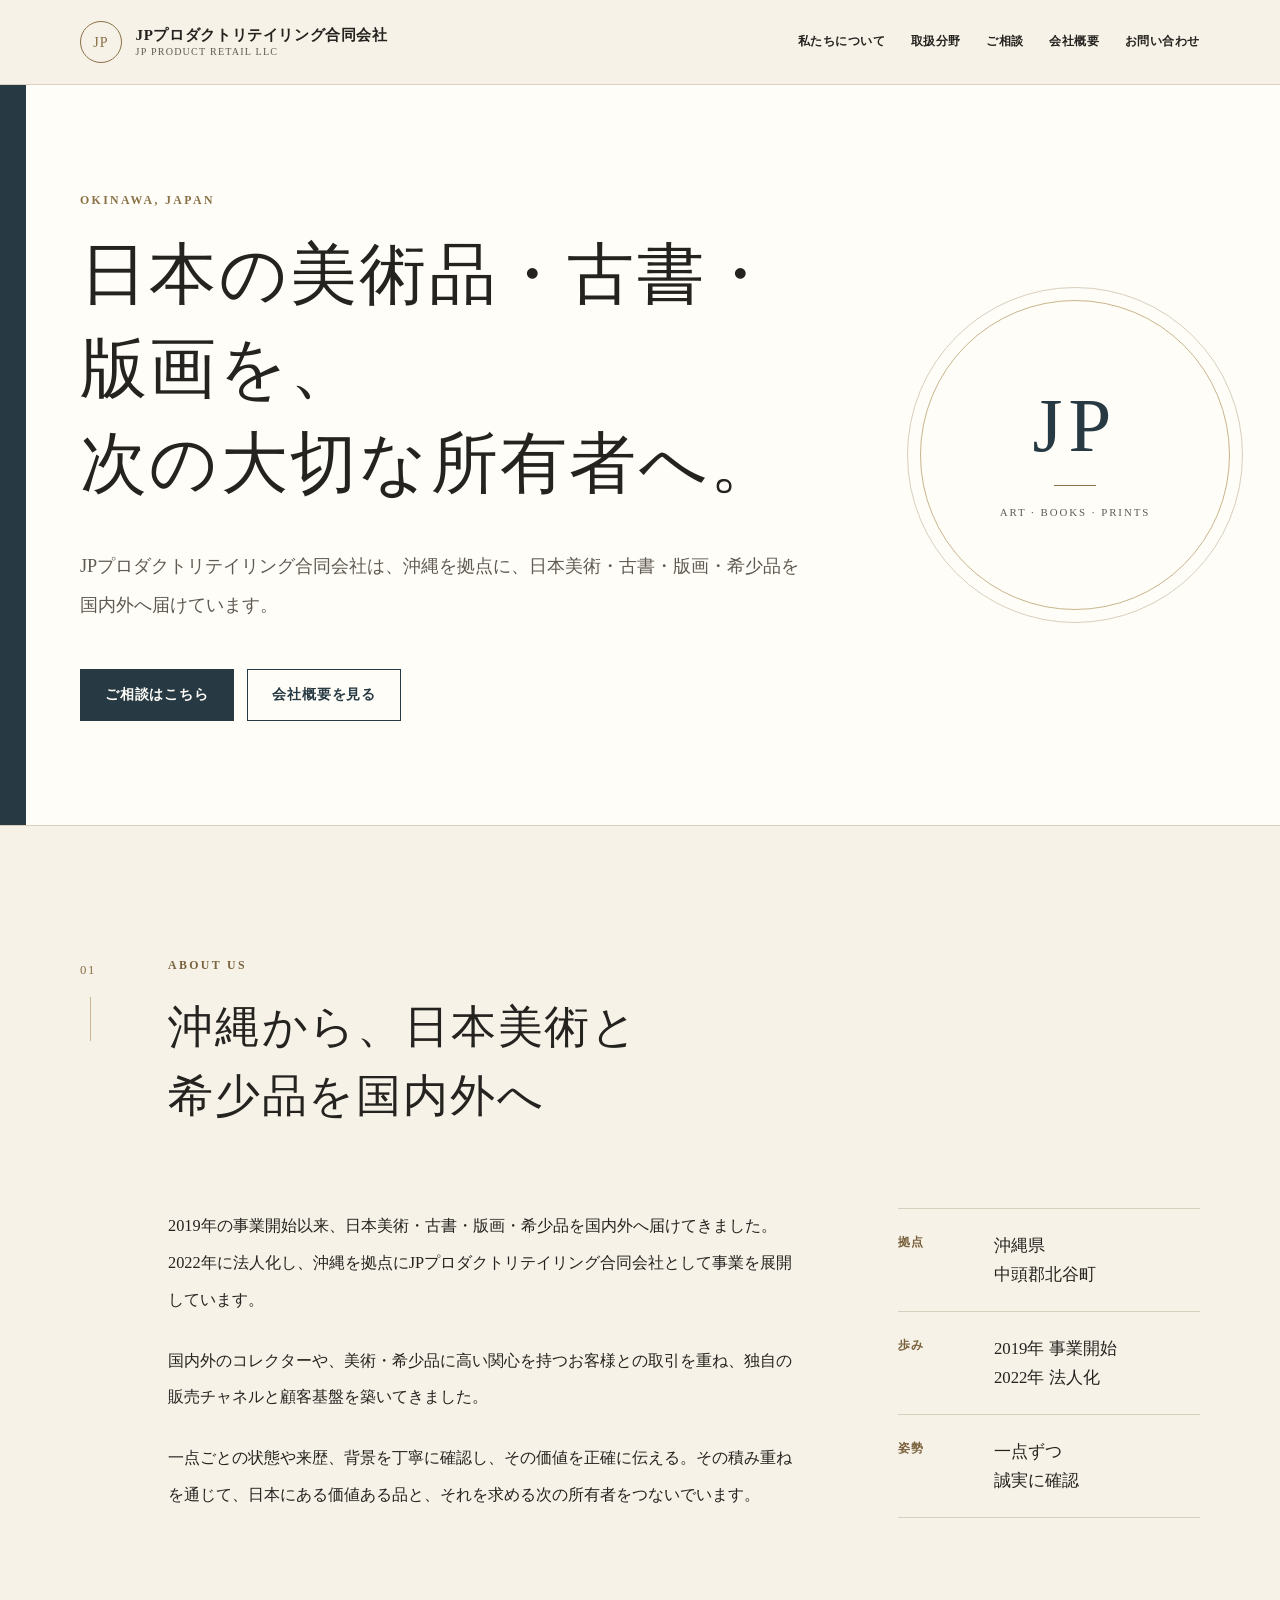
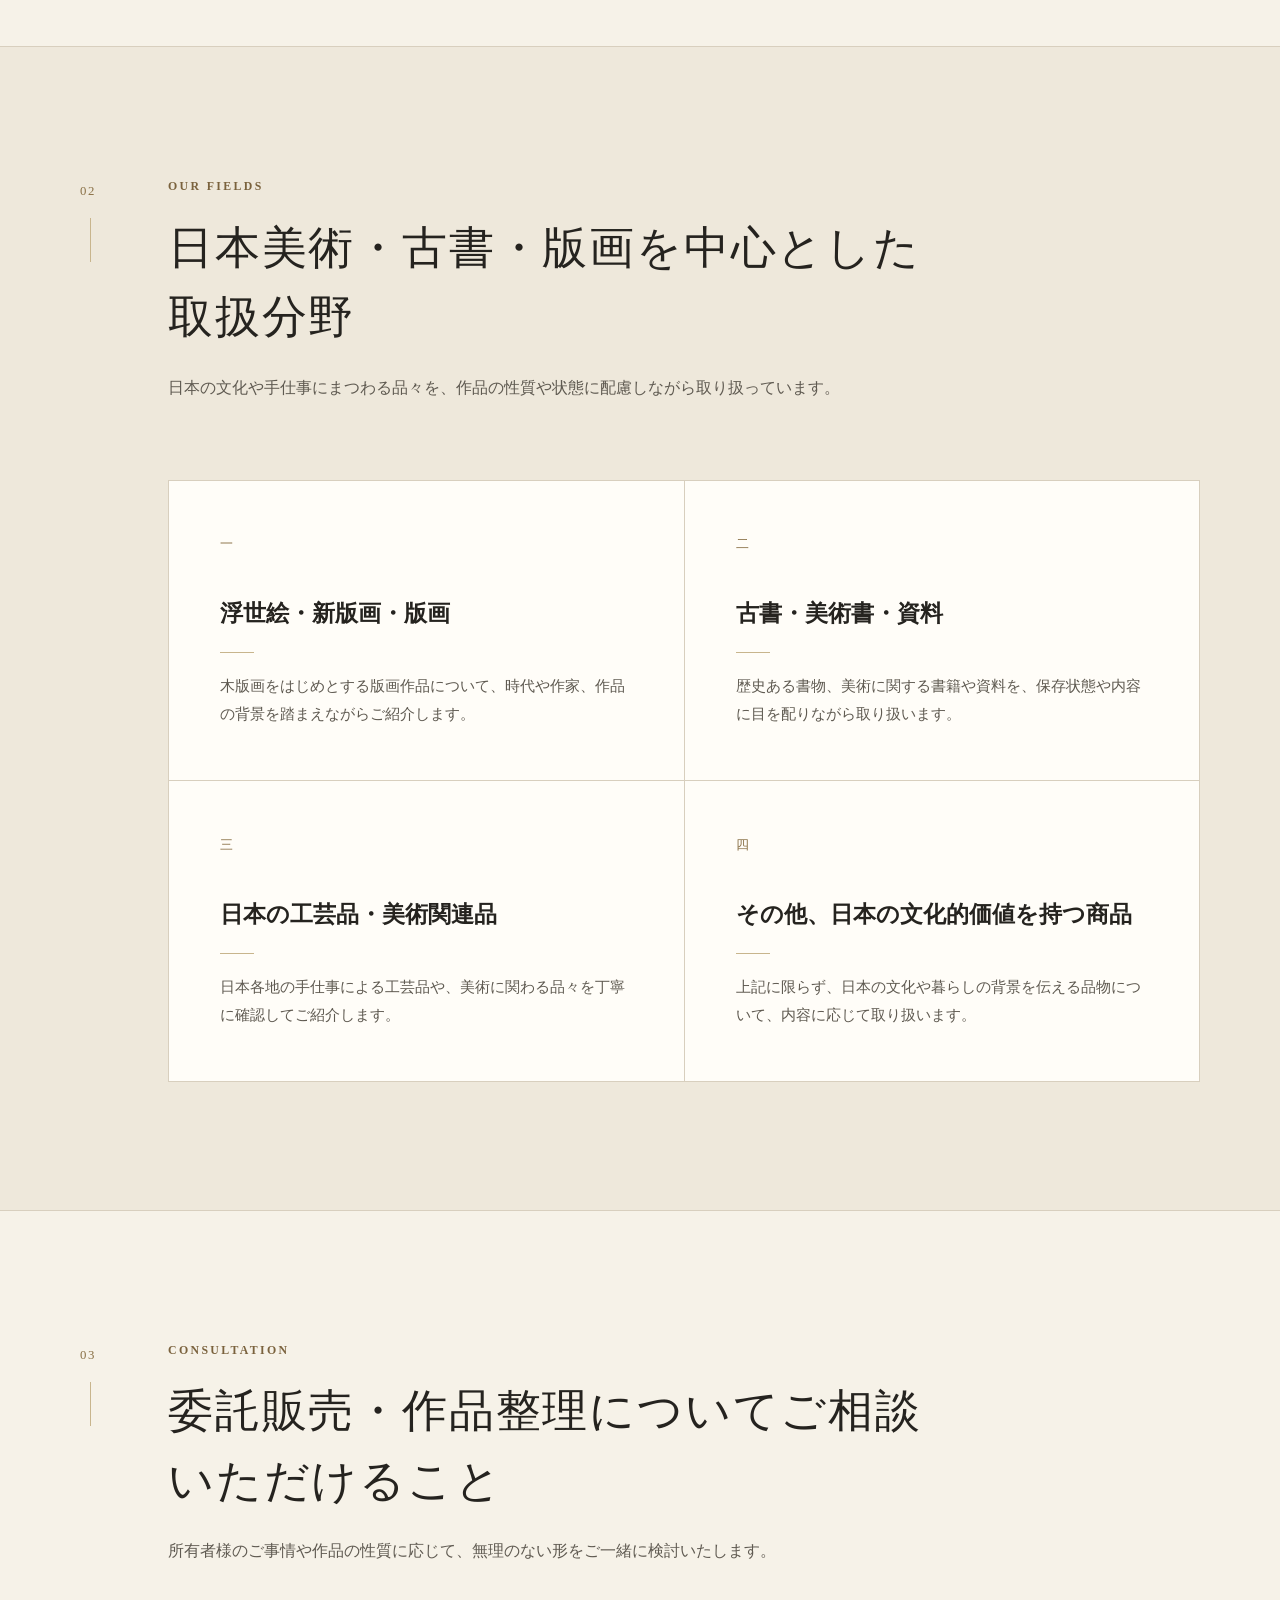
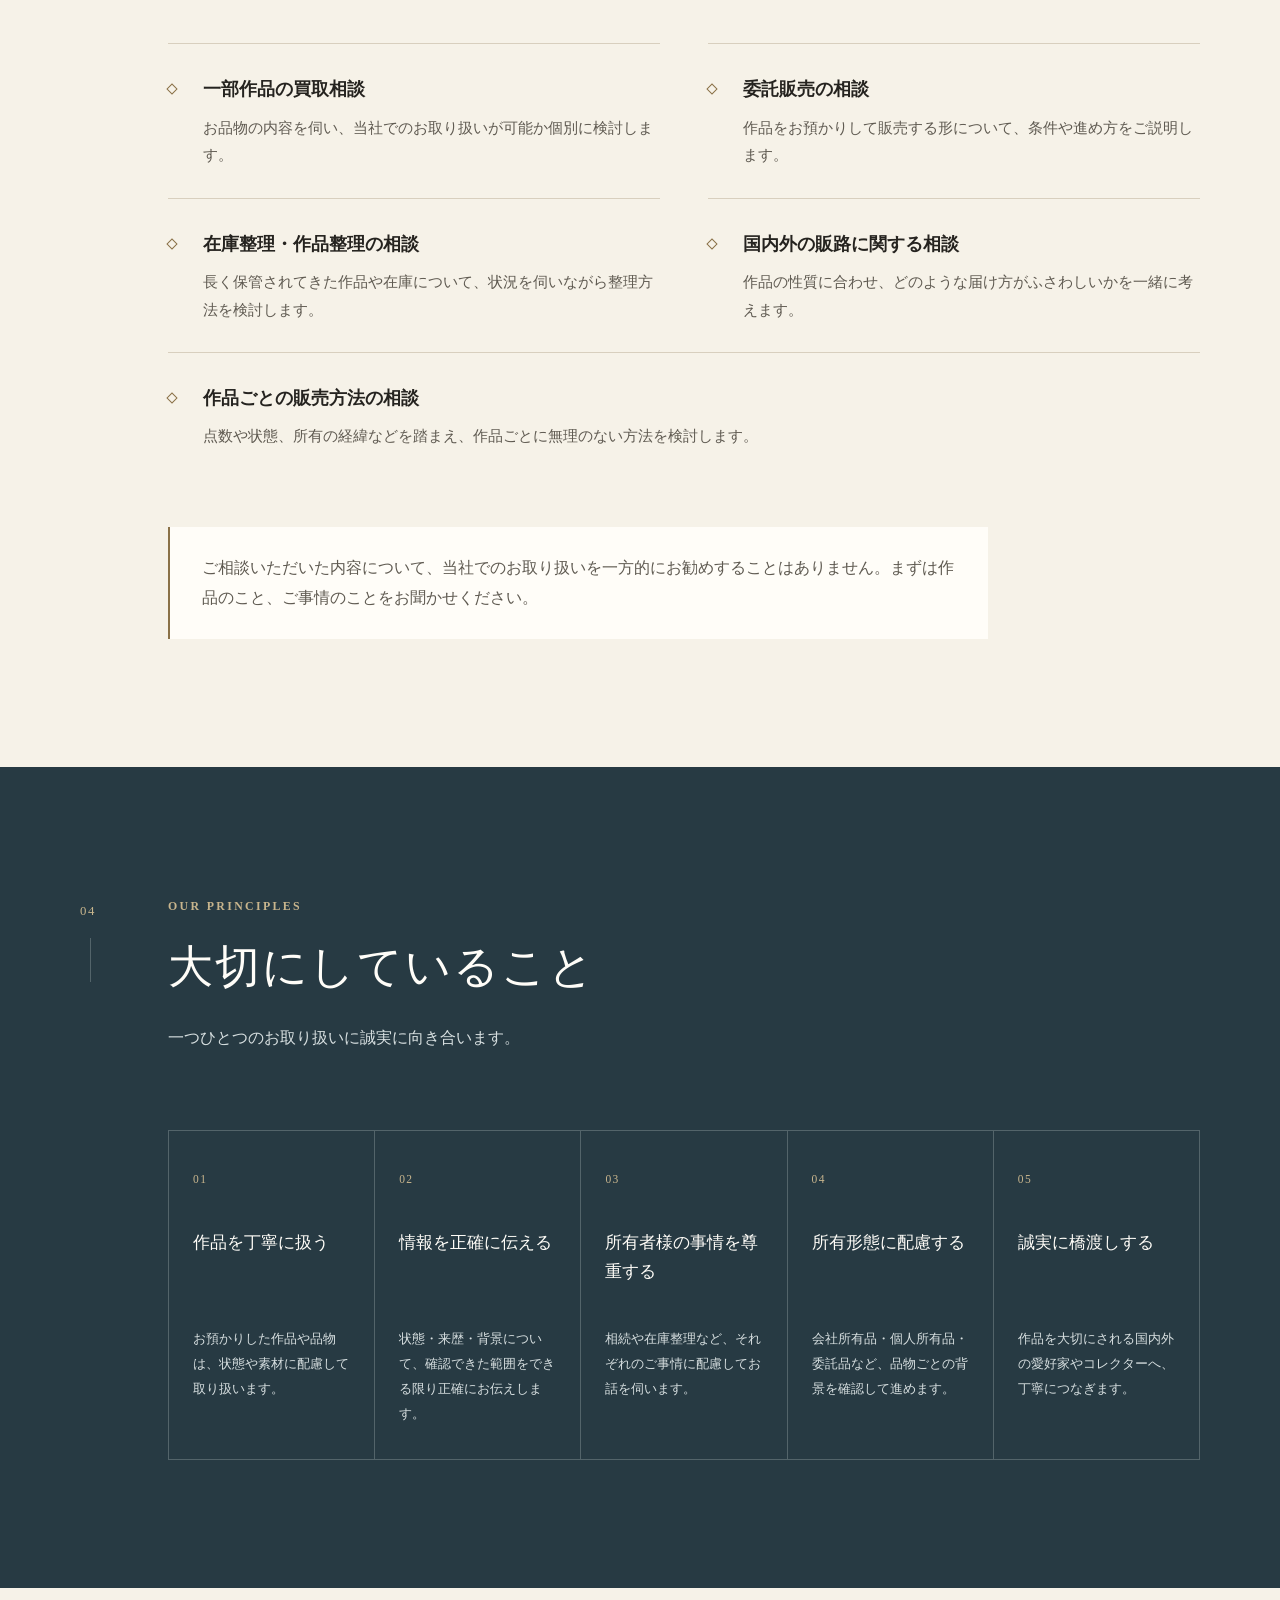
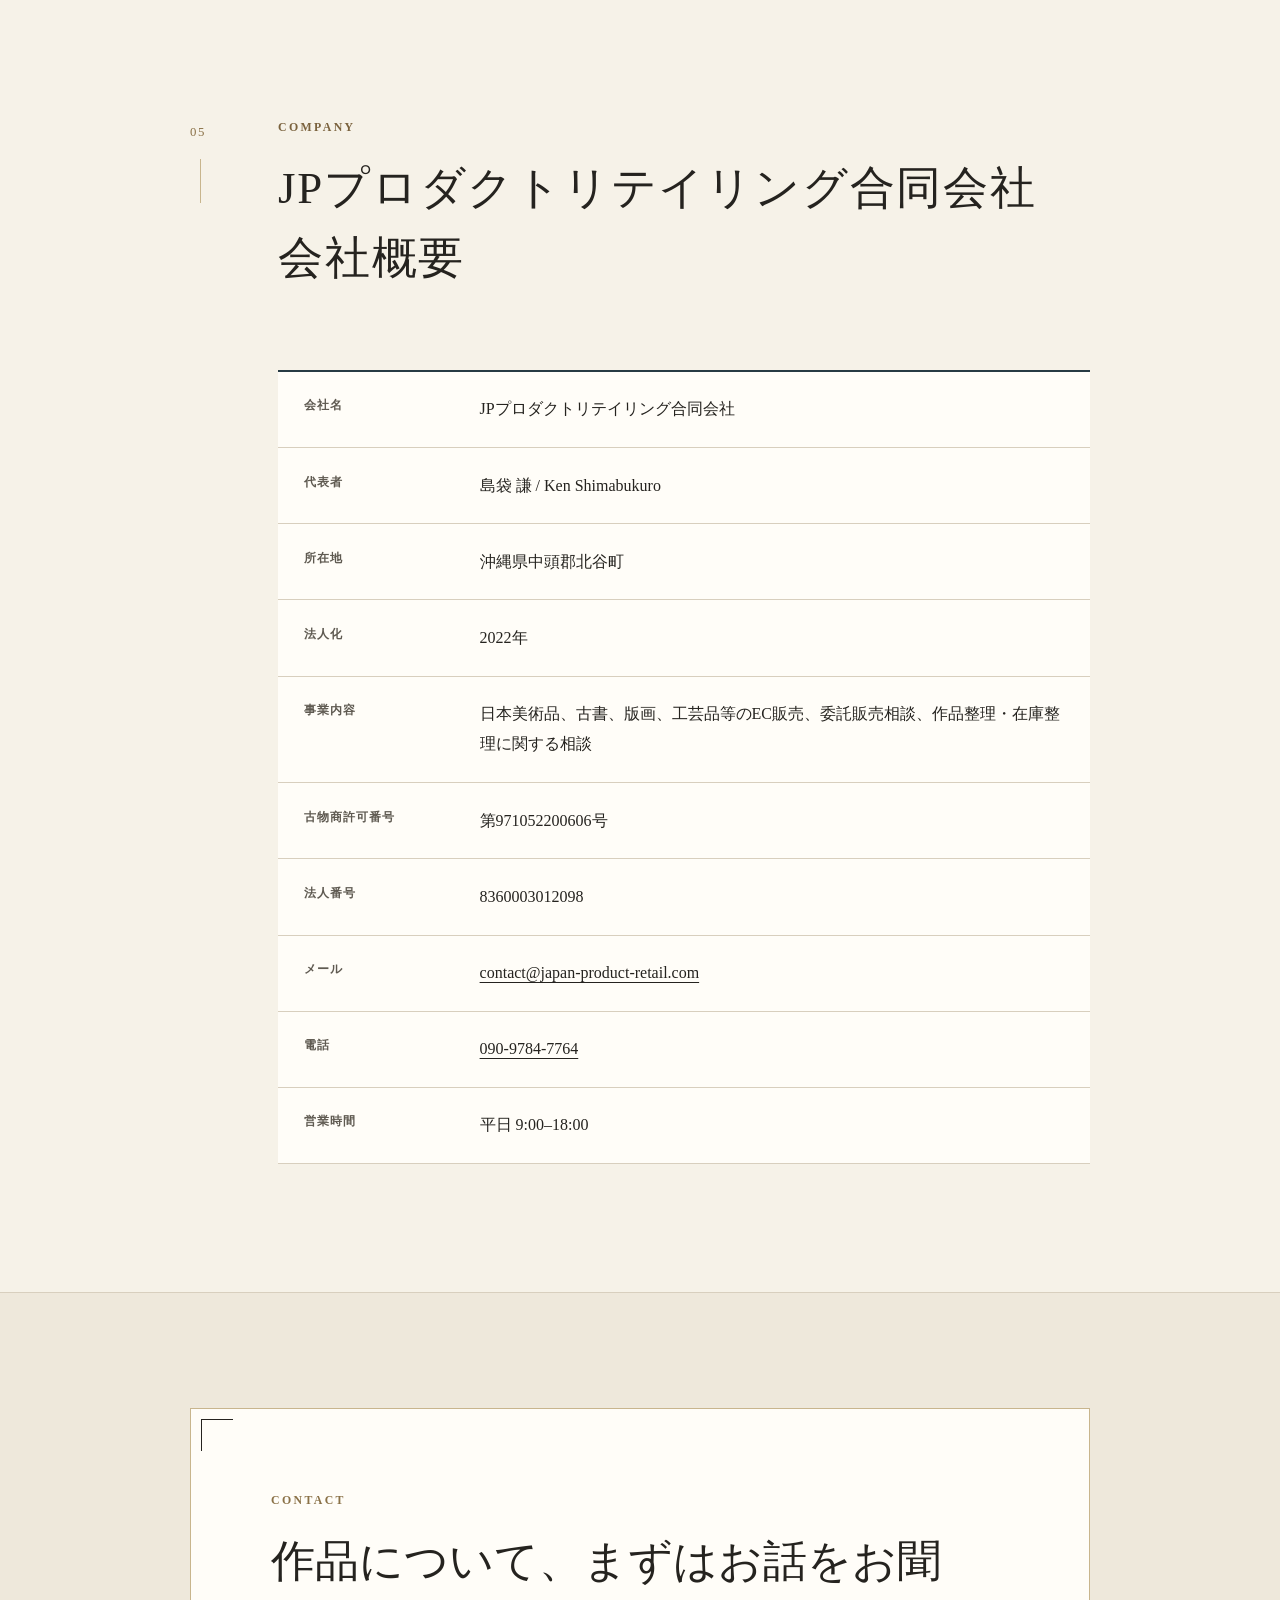
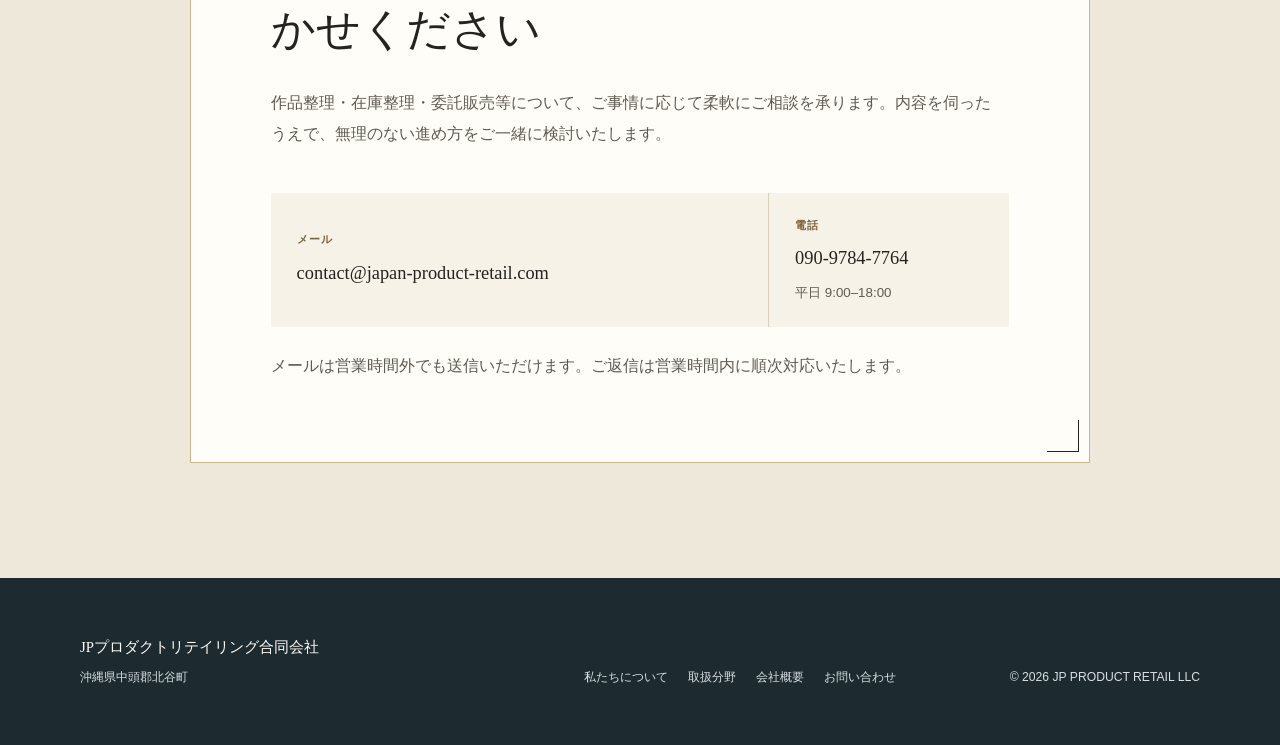
==== commit e1fa6cb3: "Unify English company name as JP PRODUCT RETAIL LLC" ====
--- a/index.html
+++ b/index.html
@@ -64,7 +64,7 @@
         <span class="brand-mark" aria-hidden="true">JP</span>
         <span class="brand-name">
           <span>JPプロダクトリテイリング合同会社</span>
-          <small>JP Product Retailing LLC</small>
+          <small>JP PRODUCT RETAIL LLC</small>
         </span>
       </a>
 
@@ -385,7 +385,7 @@
         <a href="#company">会社概要</a>
         <a href="#contact">お問い合わせ</a>
       </nav>
-      <p class="copyright">&copy; 2026 JP Product Retailing LLC</p>
+      <p class="copyright">&copy; 2026 JP PRODUCT RETAIL LLC</p>
     </div>
   </footer>
 </body>
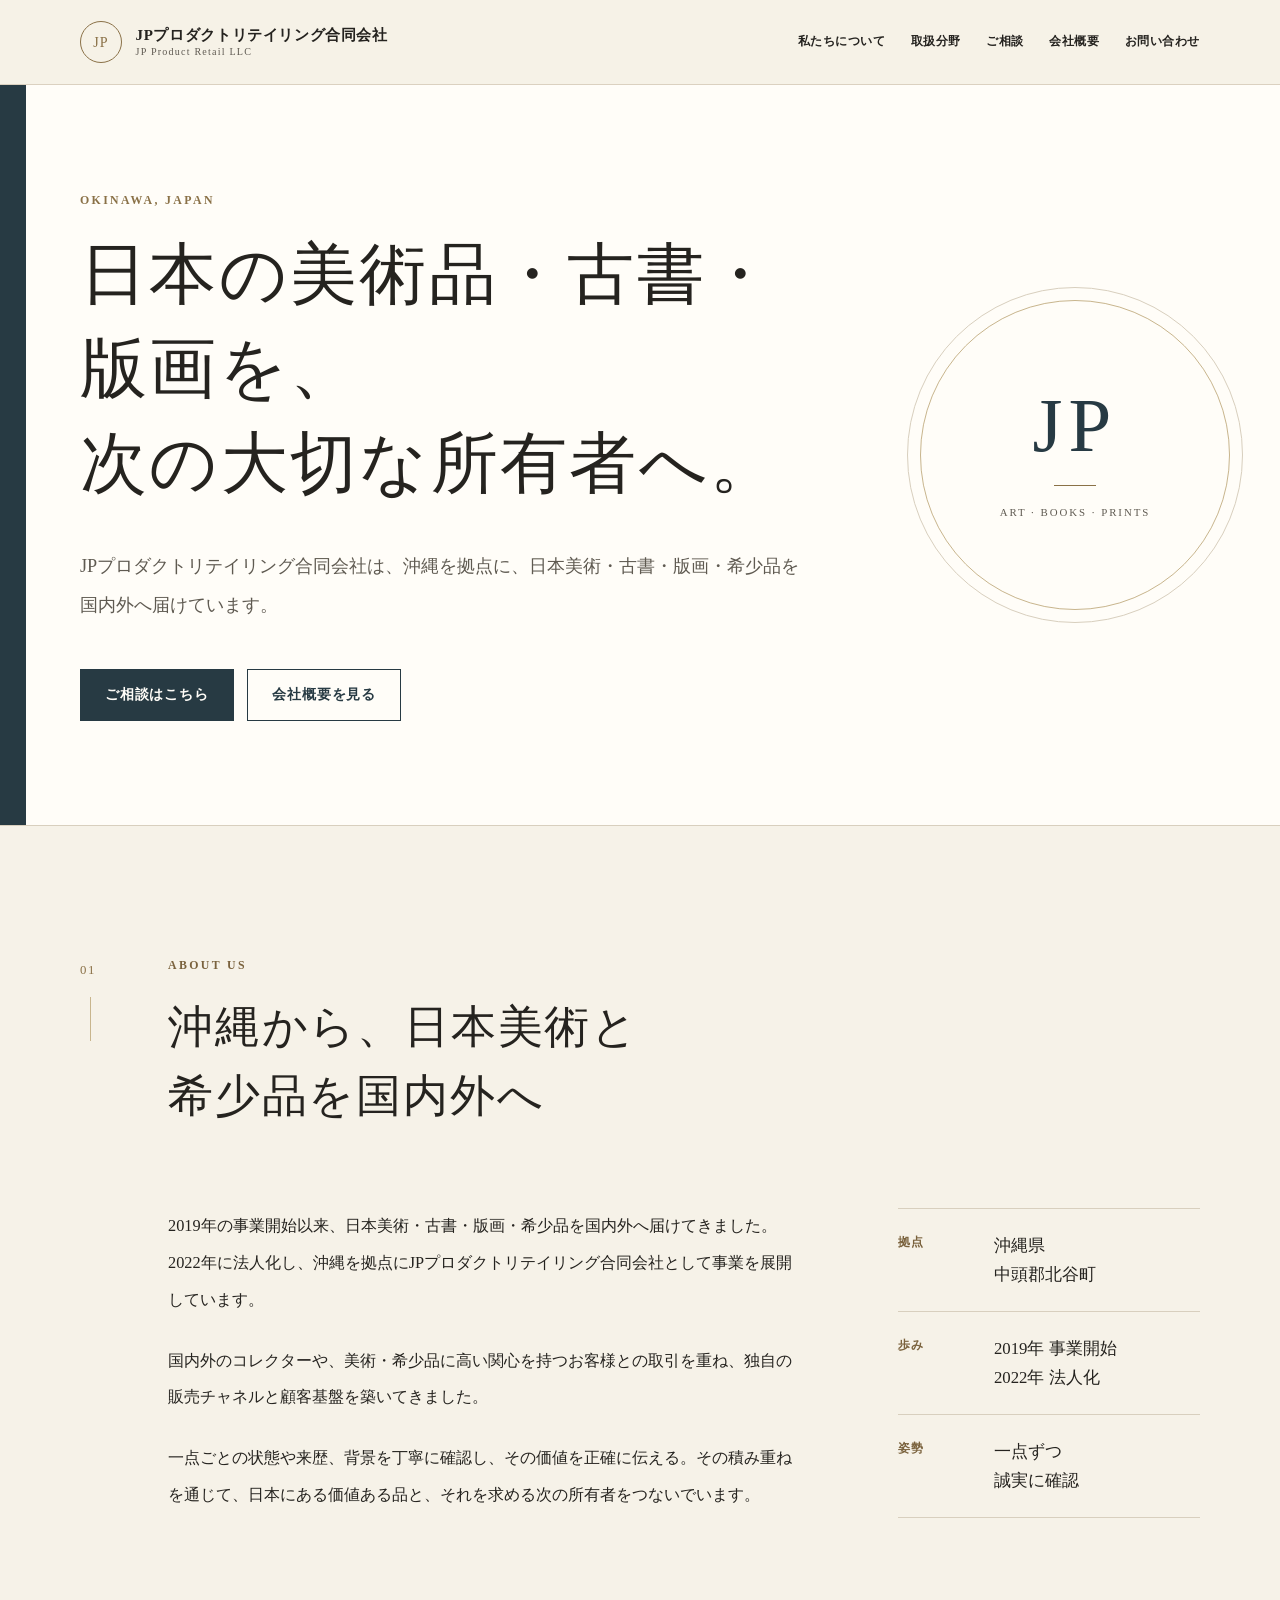
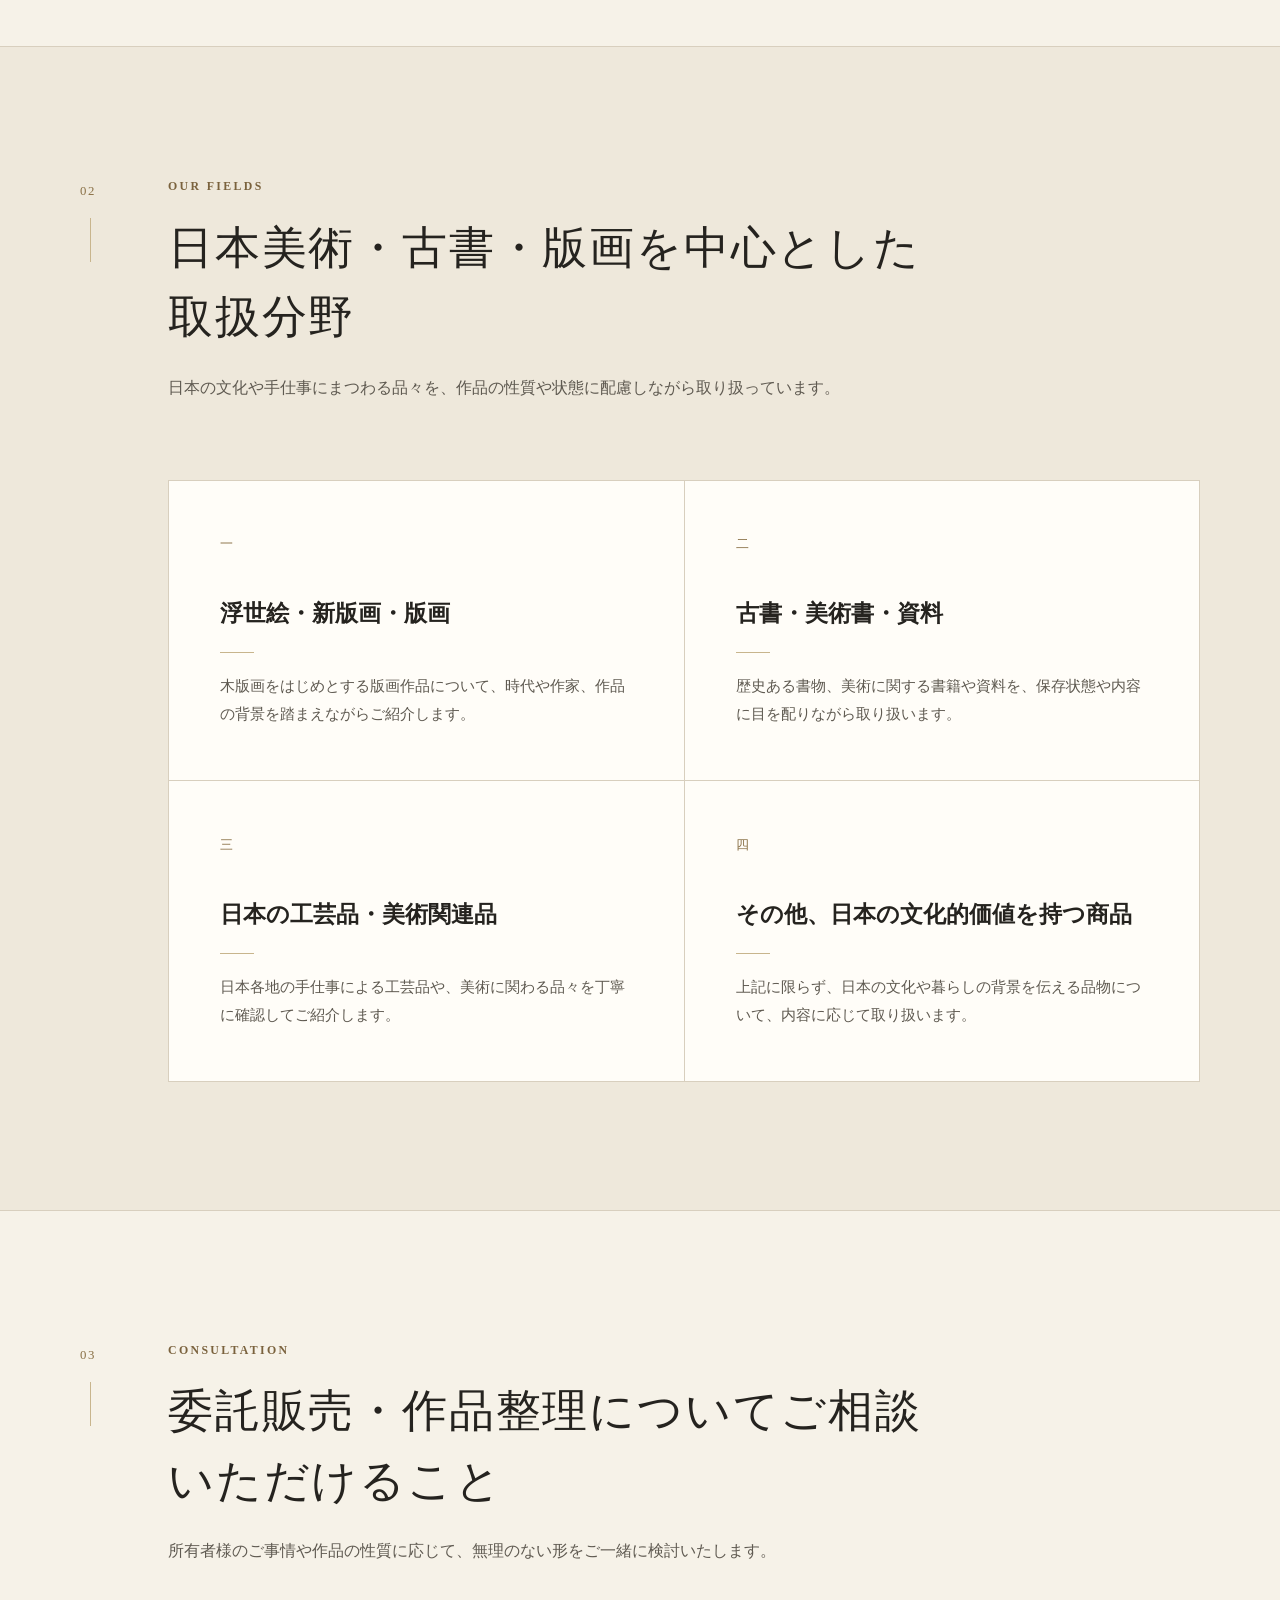
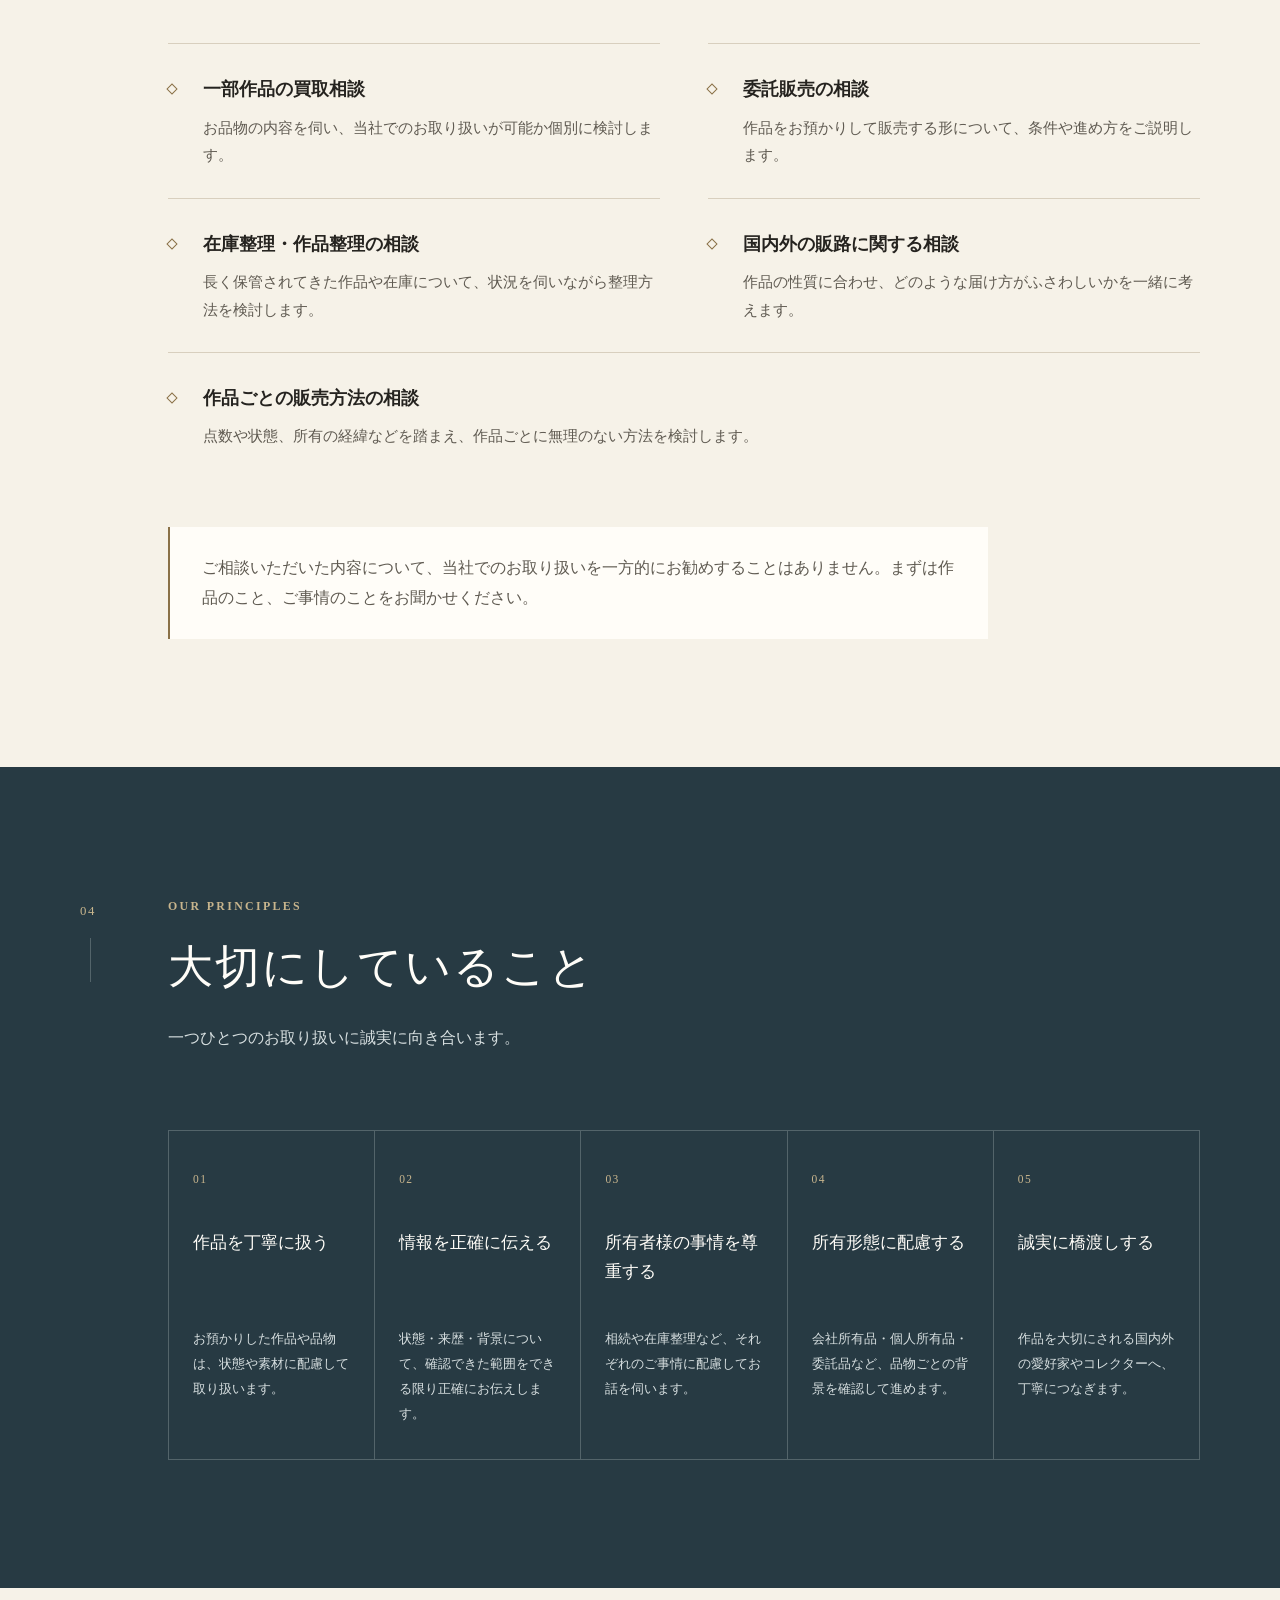
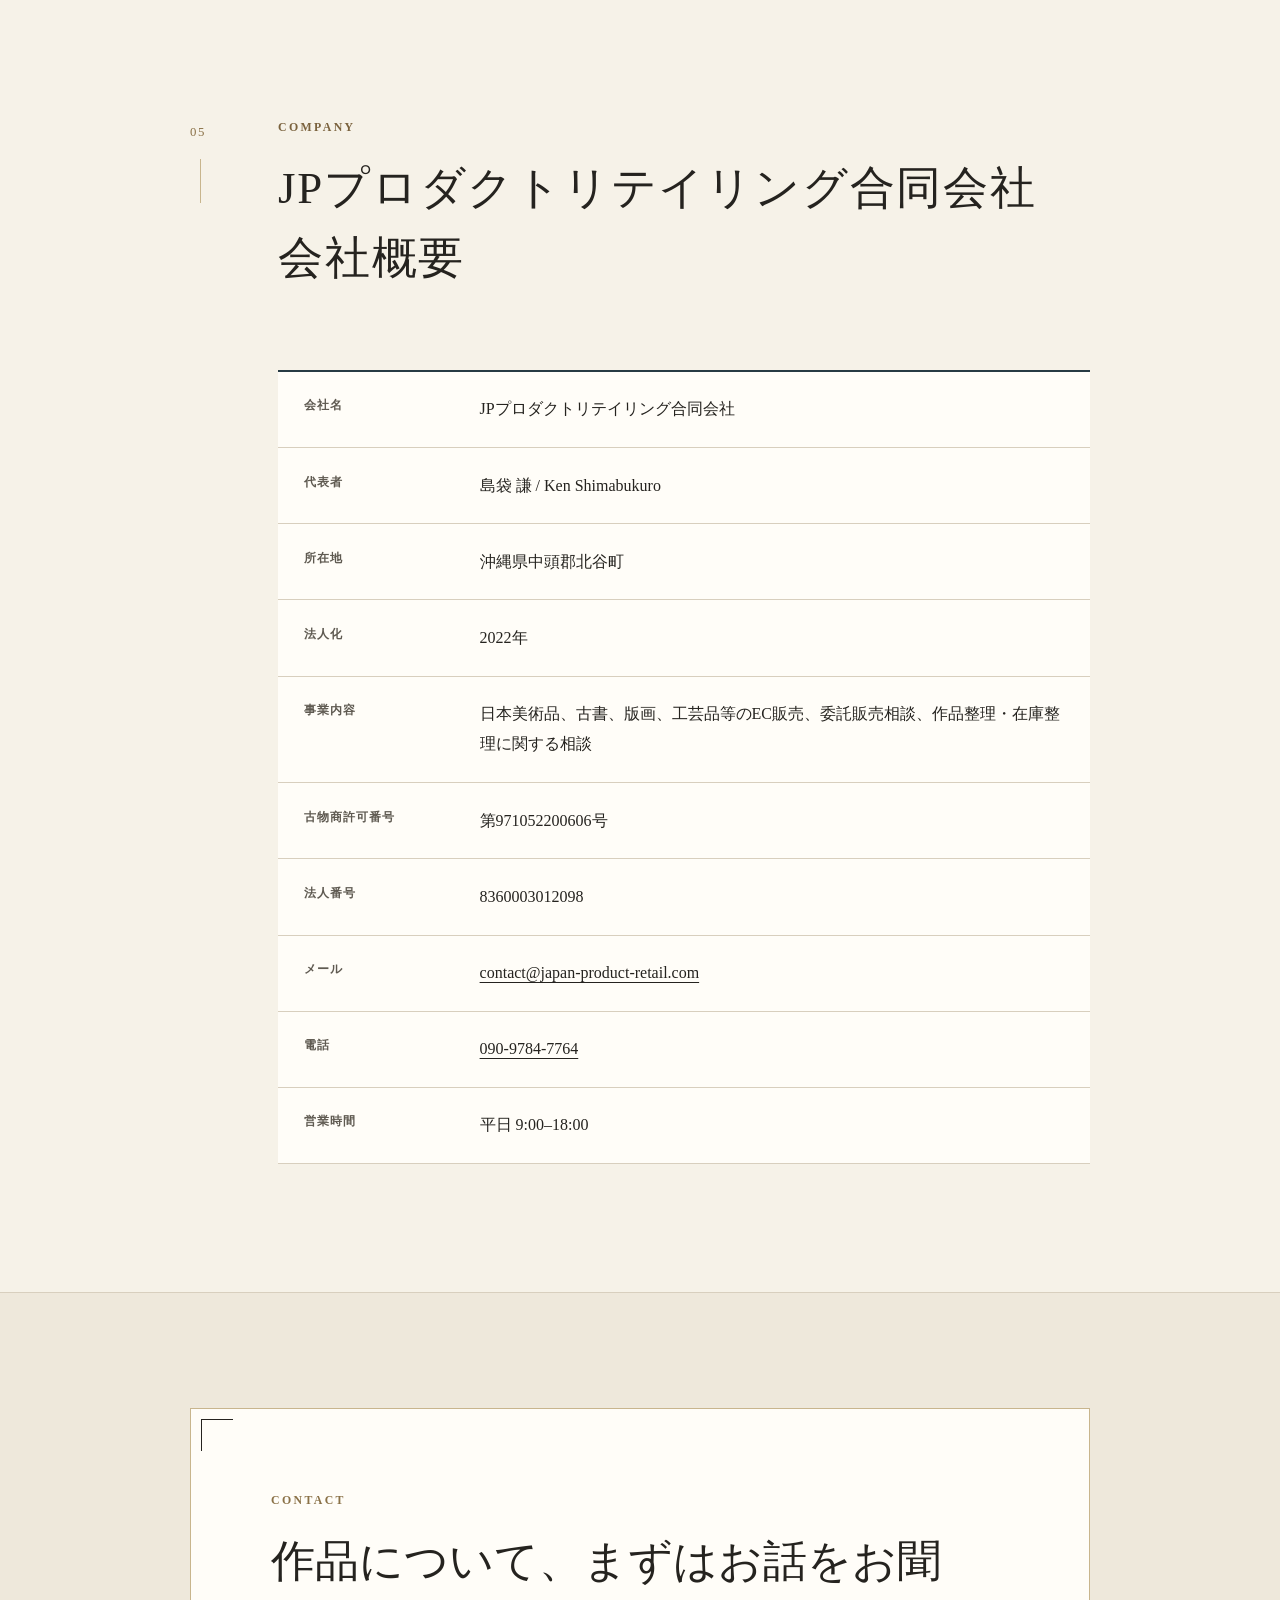
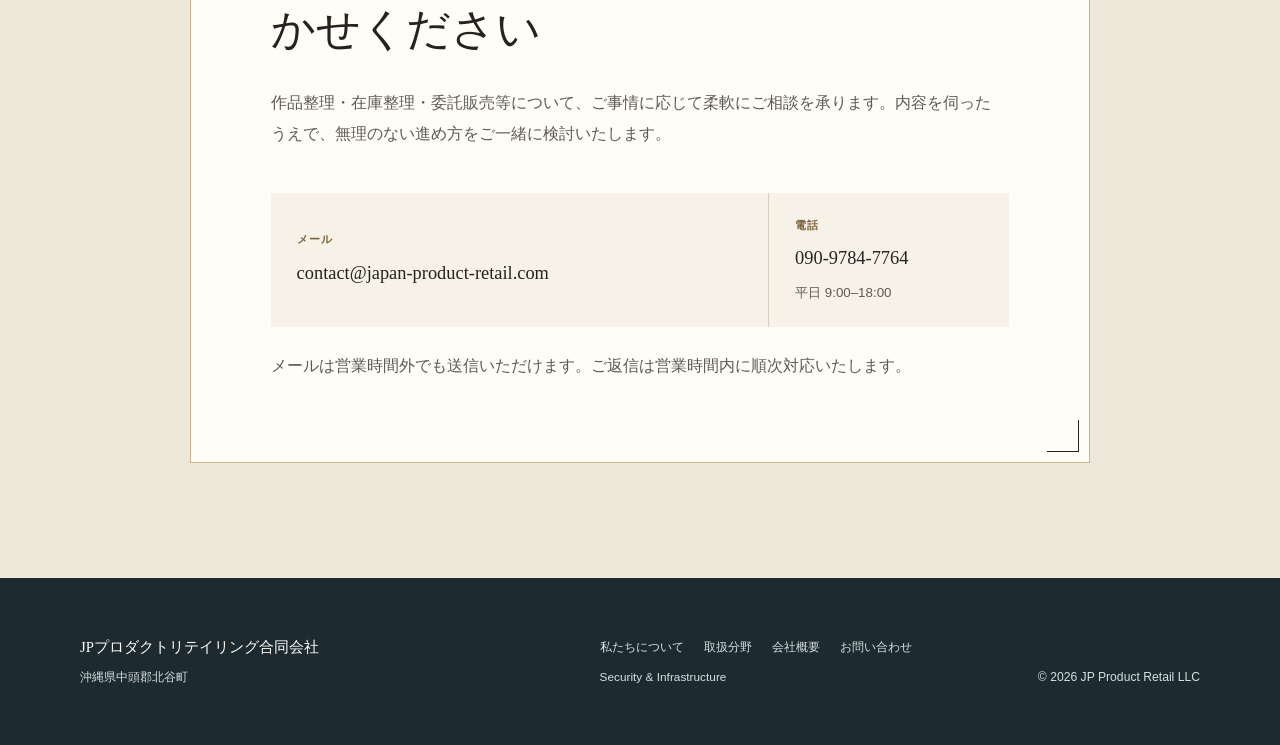
==== commit 1aa14b93: "Add Security and Infrastructure page" ====
--- a/index.html
+++ b/index.html
@@ -64,7 +64,7 @@
         <span class="brand-mark" aria-hidden="true">JP</span>
         <span class="brand-name">
           <span>JPプロダクトリテイリング合同会社</span>
-          <small>JP PRODUCT RETAIL LLC</small>
+          <small>JP Product Retail LLC</small>
         </span>
       </a>
 
@@ -384,8 +384,9 @@
         <a href="#fields">取扱分野</a>
         <a href="#company">会社概要</a>
         <a href="#contact">お問い合わせ</a>
+        <a href="security/" lang="en">Security &amp; Infrastructure</a>
       </nav>
-      <p class="copyright">&copy; 2026 JP PRODUCT RETAIL LLC</p>
+      <p class="copyright">&copy; 2026 JP Product Retail LLC</p>
     </div>
   </footer>
 </body>
--- a/styles.css
+++ b/styles.css
@@ -727,6 +727,54 @@
   color: var(--ink-soft);
 }
 
+.security-page h1 {
+  margin: 0 0 2rem;
+  font-family: var(--serif);
+  font-size: clamp(2rem, 4.5vw, 3.5rem);
+  font-weight: 500;
+  line-height: 1.25;
+}
+
+.security-lead {
+  padding: 1.5rem;
+  margin-bottom: 2.5rem;
+  border-block: 1px solid var(--line);
+  background: var(--white);
+}
+
+.security-lead p {
+  margin: 0;
+}
+
+.security-page .prose p {
+  line-height: 1.9;
+}
+
+.security-block {
+  margin-top: 3rem;
+}
+
+.security-block h2 {
+  margin: 0 0 1rem;
+  font-family: var(--serif);
+  font-size: clamp(1.5rem, 2.5vw, 2rem);
+  font-weight: 500;
+  line-height: 1.4;
+}
+
+.security-block ul {
+  padding-inline-start: 1.25rem;
+  margin: 0;
+}
+
+.security-block li + li {
+  margin-top: 0.5rem;
+}
+
+.security-contact a {
+  overflow-wrap: anywhere;
+}
+
 .site-footer {
   color: #d7dfe0;
   background: #1d2b31;
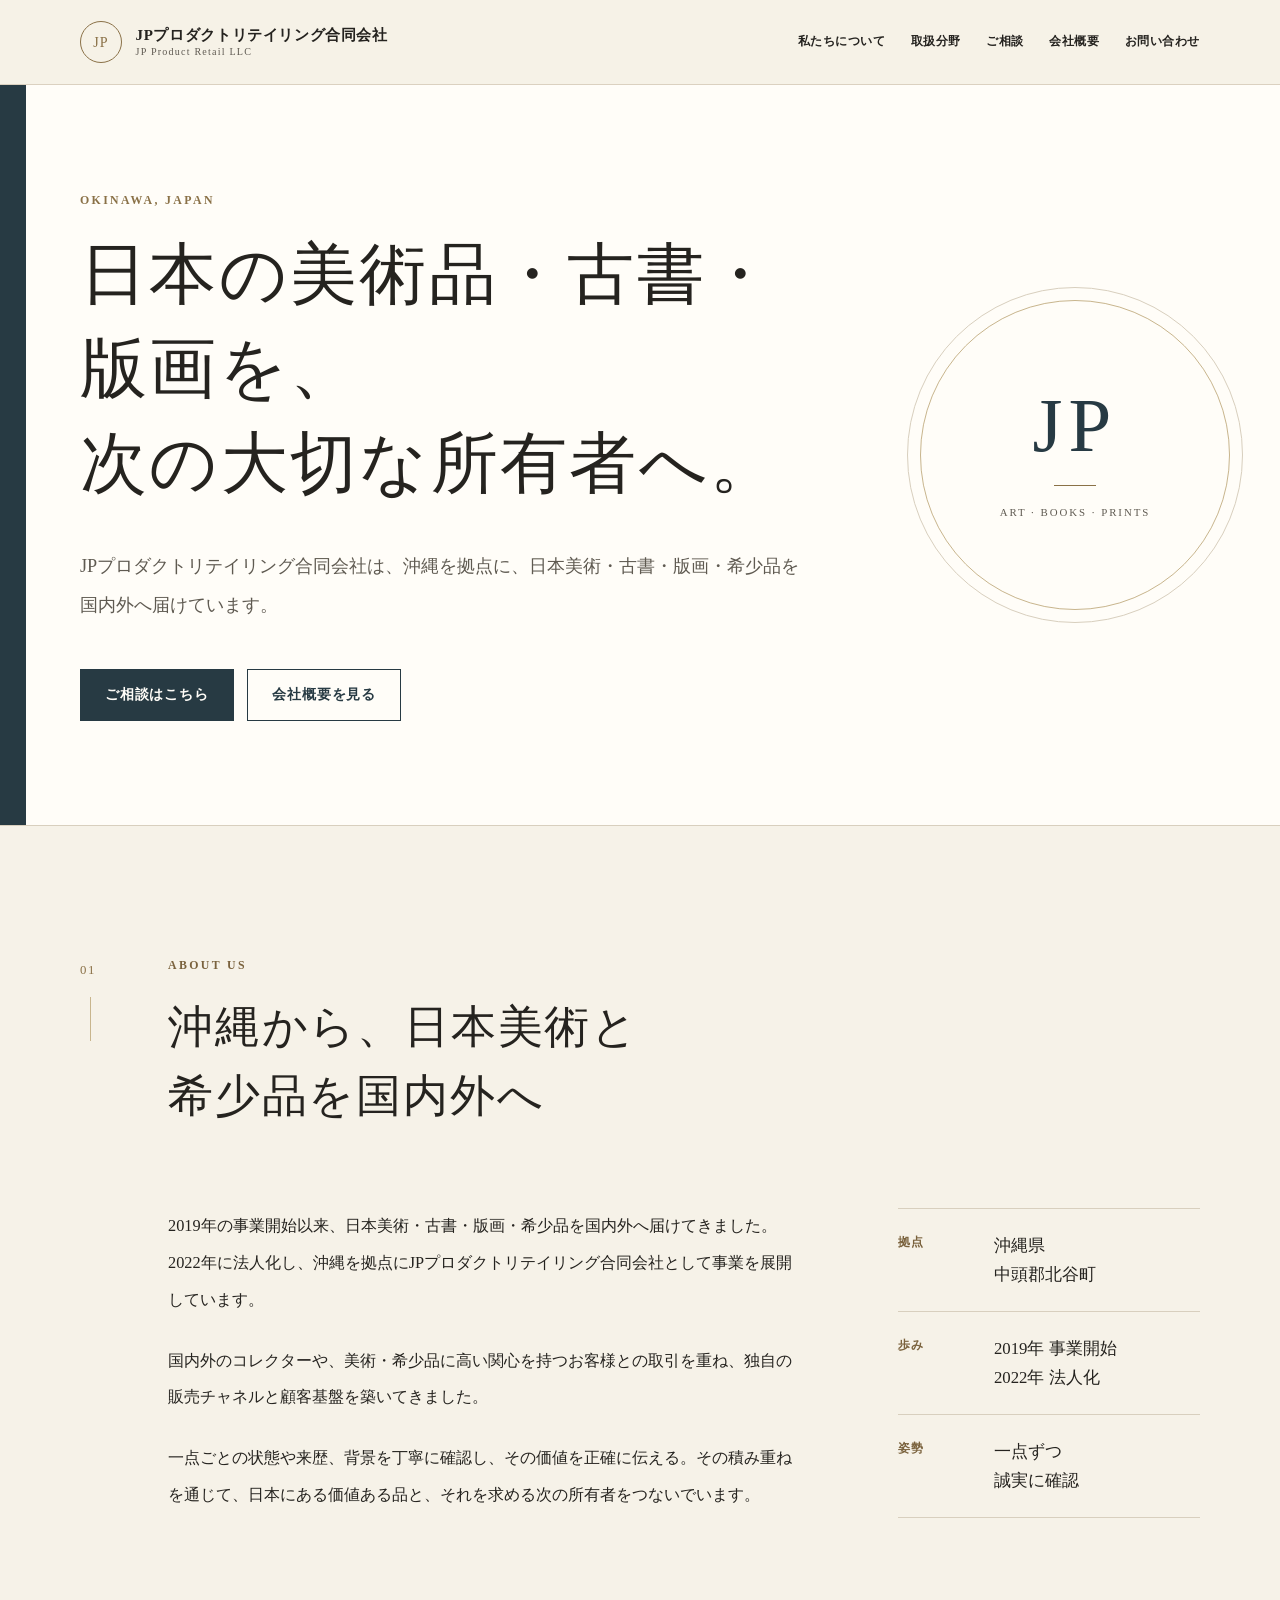
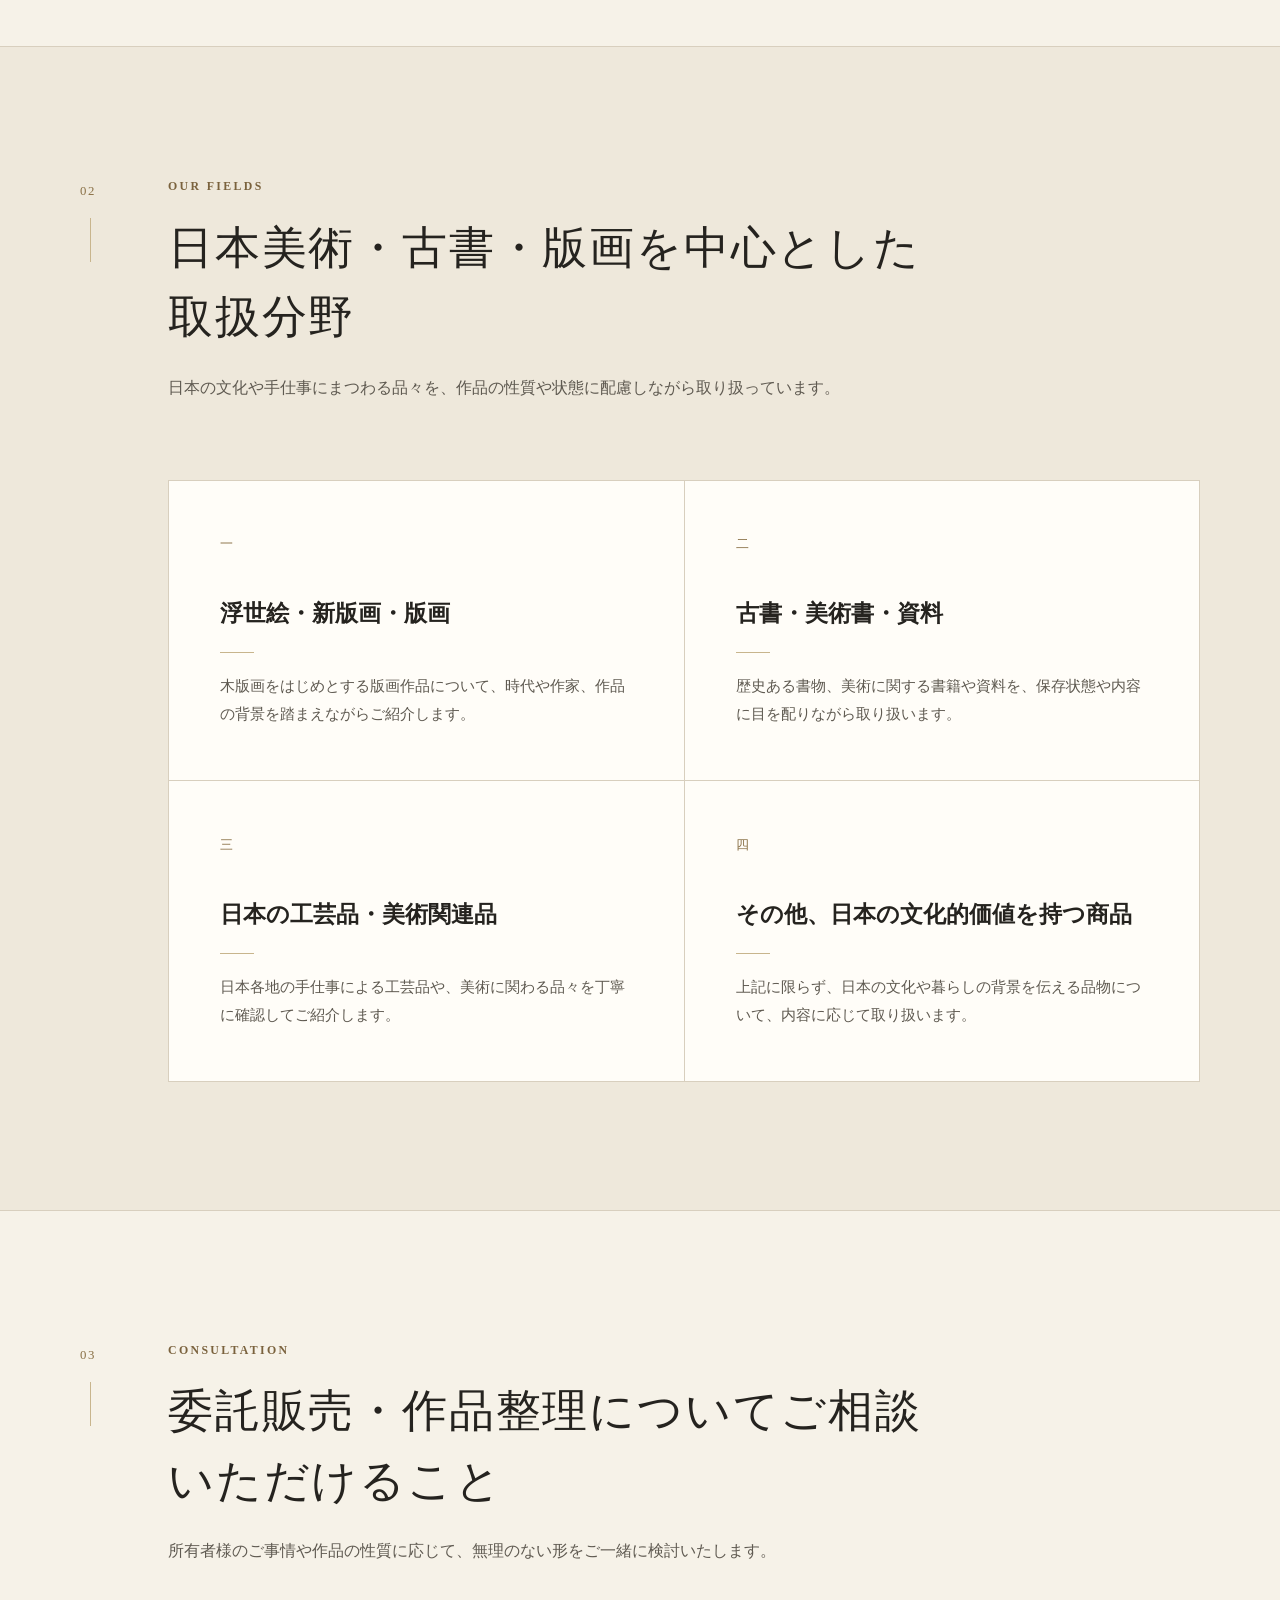
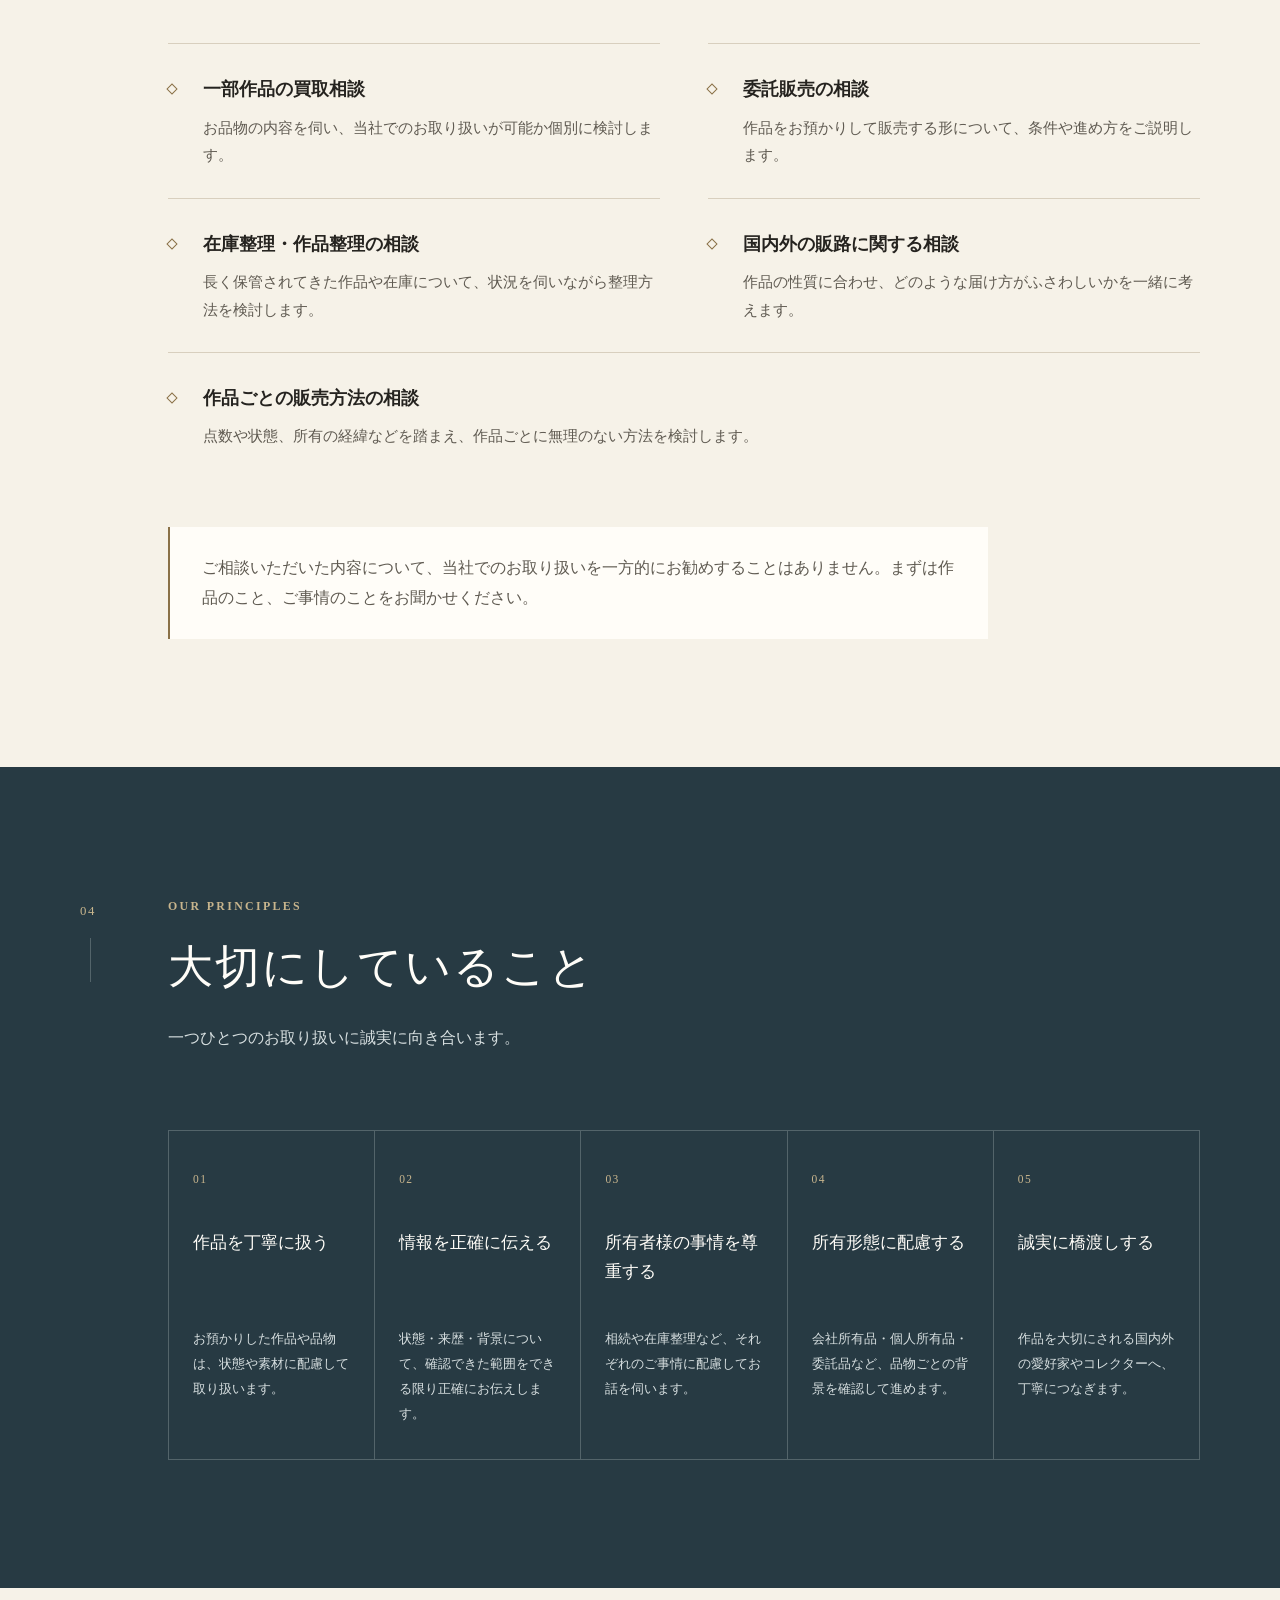
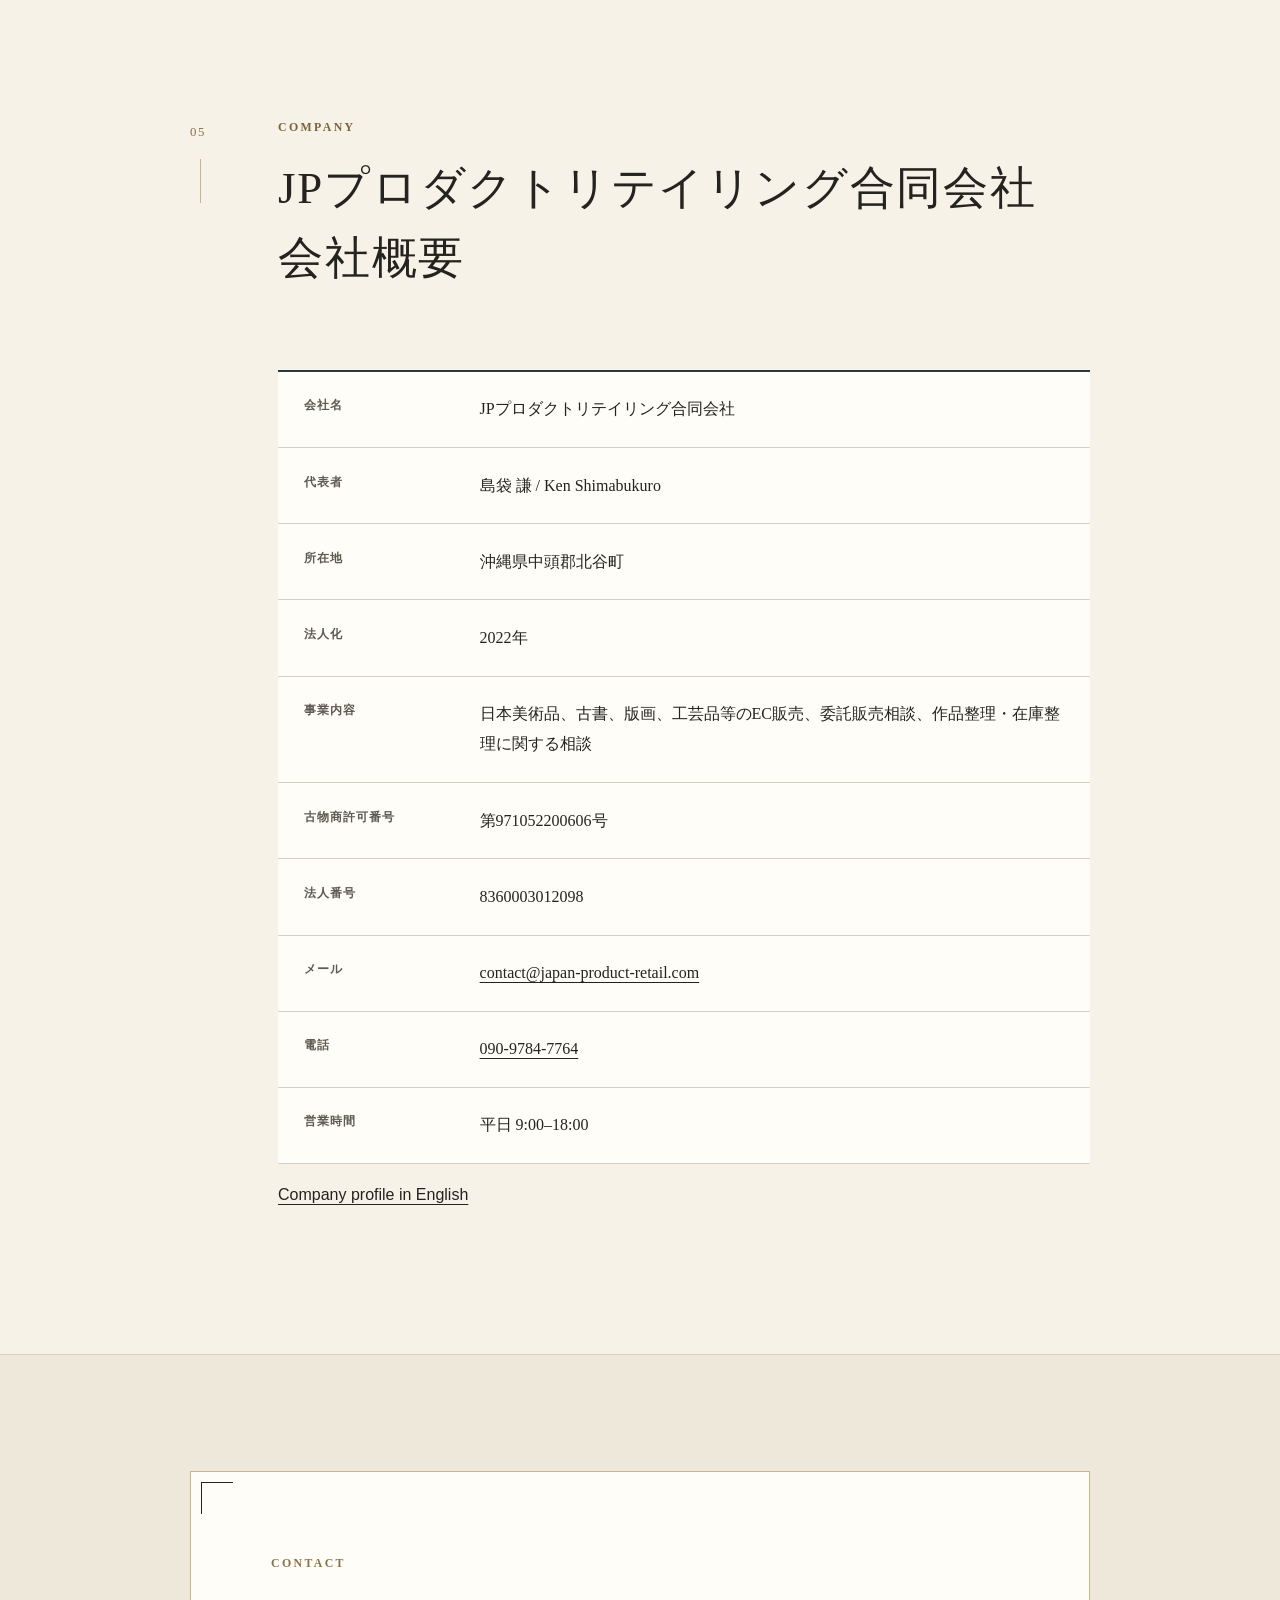
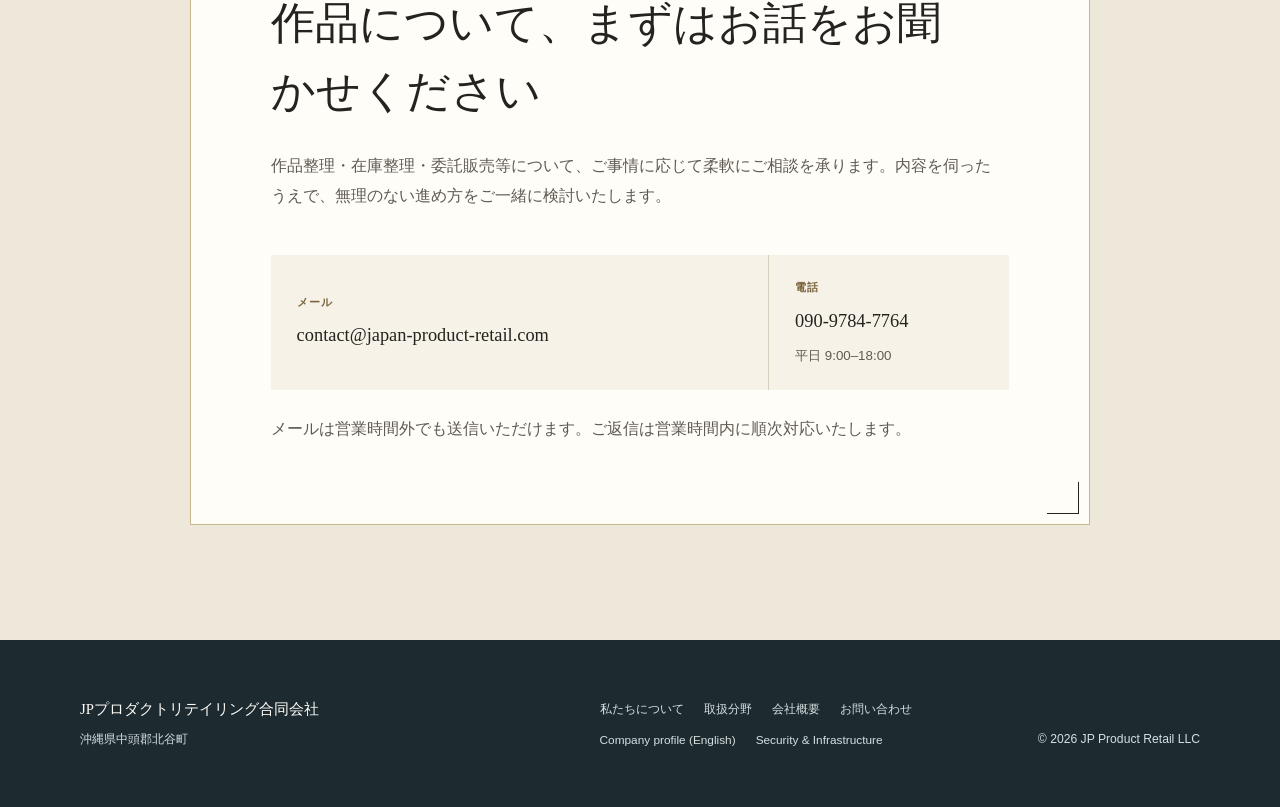
==== commit 8dddd1bc: "Add English company profile for domain migration" ====
--- a/index.html
+++ b/index.html
@@ -340,6 +340,7 @@
               </tr>
             </tbody>
           </table>
+          <p><a href="company/" lang="en">Company profile in English</a></p>
         </div>
       </div>
     </section>
@@ -384,6 +385,7 @@
         <a href="#fields">取扱分野</a>
         <a href="#company">会社概要</a>
         <a href="#contact">お問い合わせ</a>
+        <a href="company/" lang="en">Company profile (English)</a>
         <a href="security/" lang="en">Security &amp; Infrastructure</a>
       </nav>
       <p class="copyright">&copy; 2026 JP Product Retail LLC</p>
--- a/styles.css
+++ b/styles.css
@@ -727,7 +727,8 @@
   color: var(--ink-soft);
 }
 
-.security-page h1 {
+.security-page h1,
+.company-page h1 {
   margin: 0 0 2rem;
   font-family: var(--serif);
   font-size: clamp(2rem, 4.5vw, 3.5rem);
@@ -746,15 +747,18 @@
   margin: 0;
 }
 
-.security-page .prose p {
+.security-page .prose p,
+.company-page .prose p {
   line-height: 1.9;
 }
 
-.security-block {
+.security-block,
+.company-block {
   margin-top: 3rem;
 }
 
-.security-block h2 {
+.security-block h2,
+.company-block h2 {
   margin: 0 0 1rem;
   font-family: var(--serif);
   font-size: clamp(1.5rem, 2.5vw, 2rem);
@@ -771,8 +775,13 @@
   margin-top: 0.5rem;
 }
 
-.security-contact a {
+.security-contact a,
+.company-page a {
   overflow-wrap: anywhere;
+}
+
+.company-page .company-table-wrap {
+  margin-inline-start: 0;
 }
 
 .site-footer {
